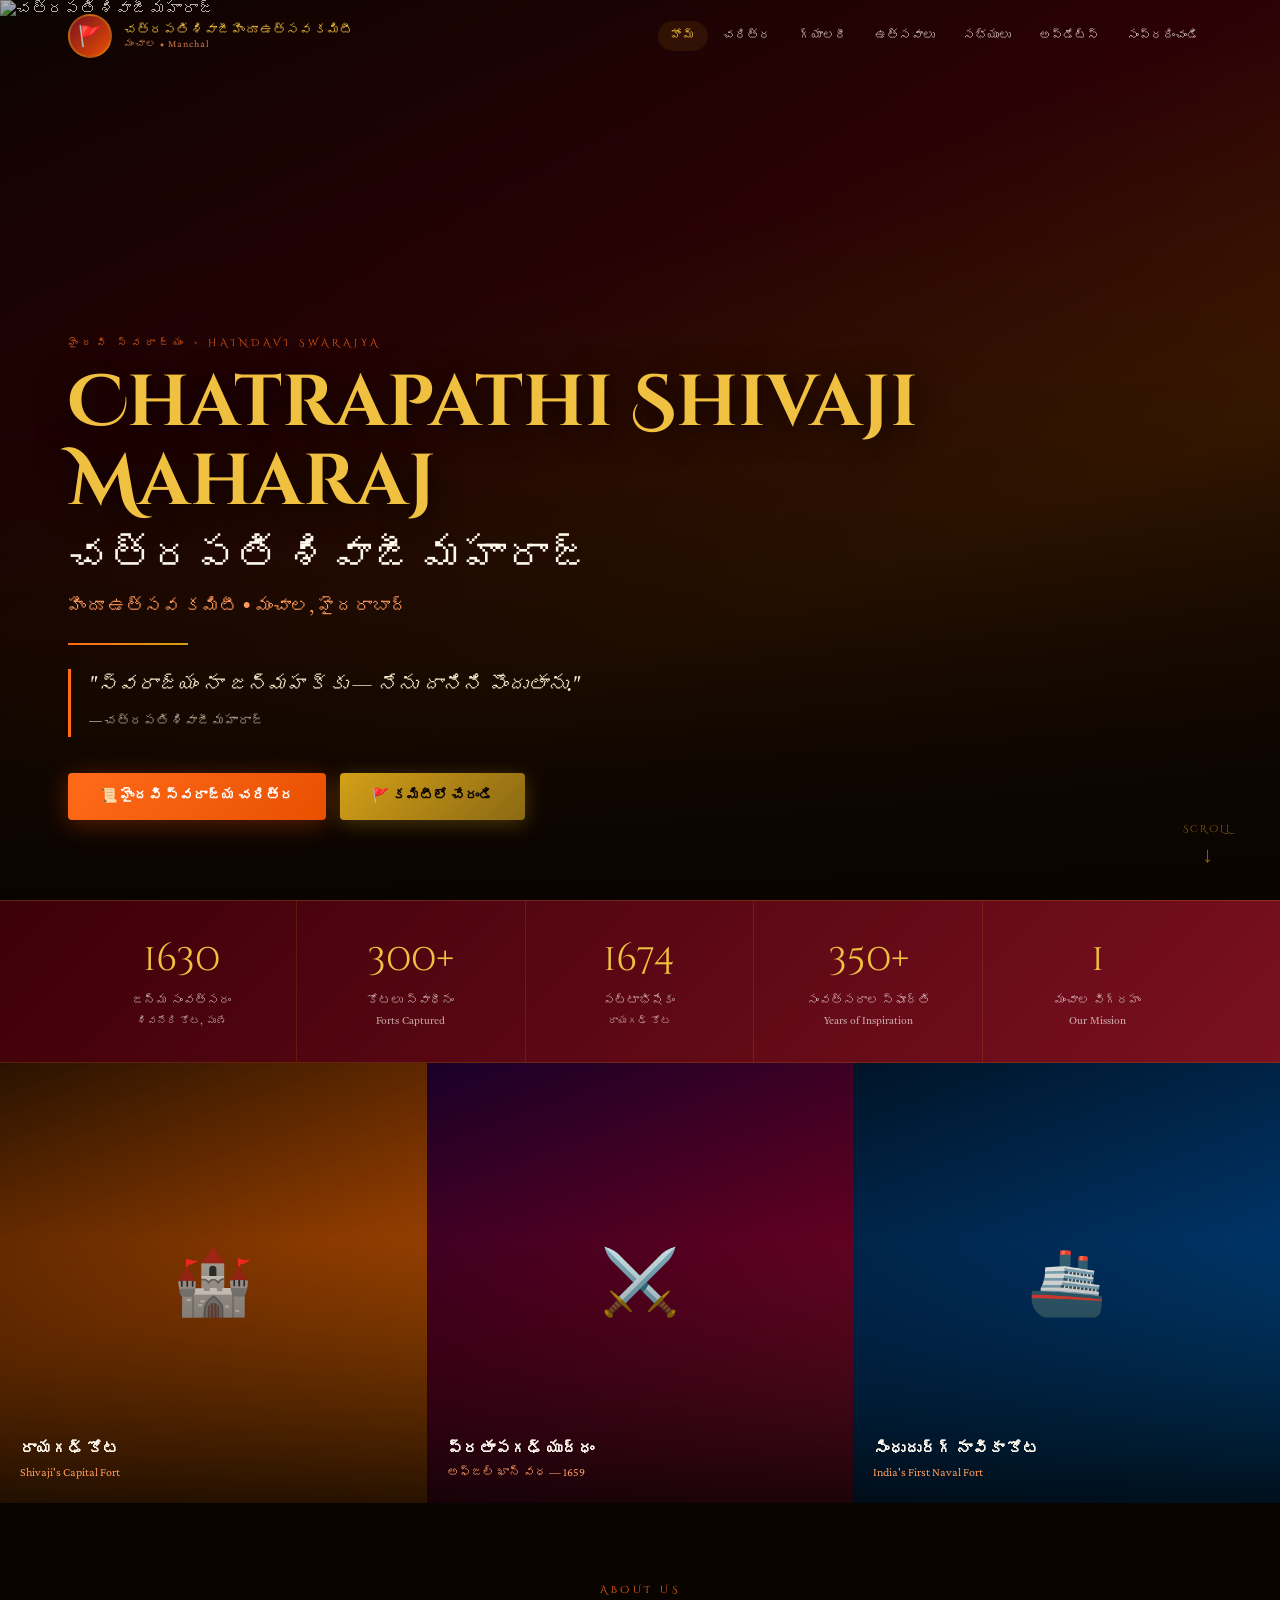
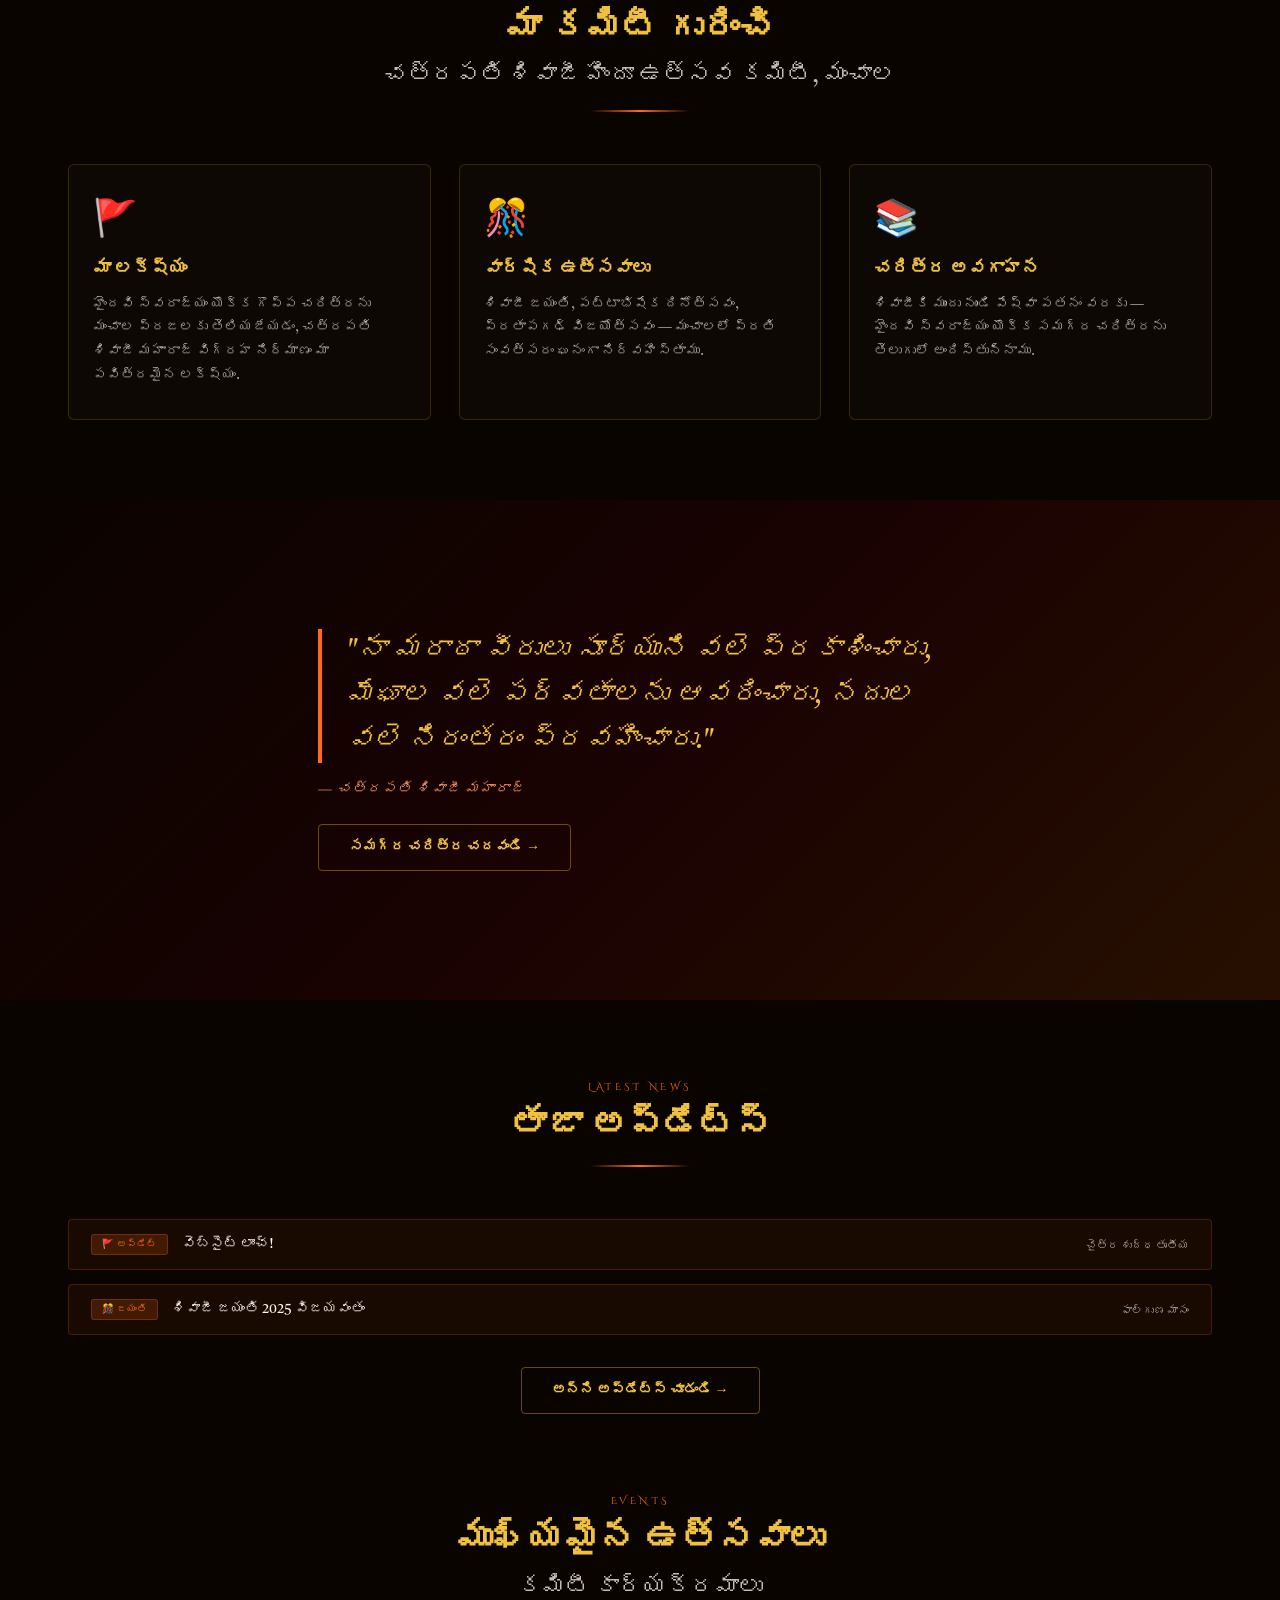
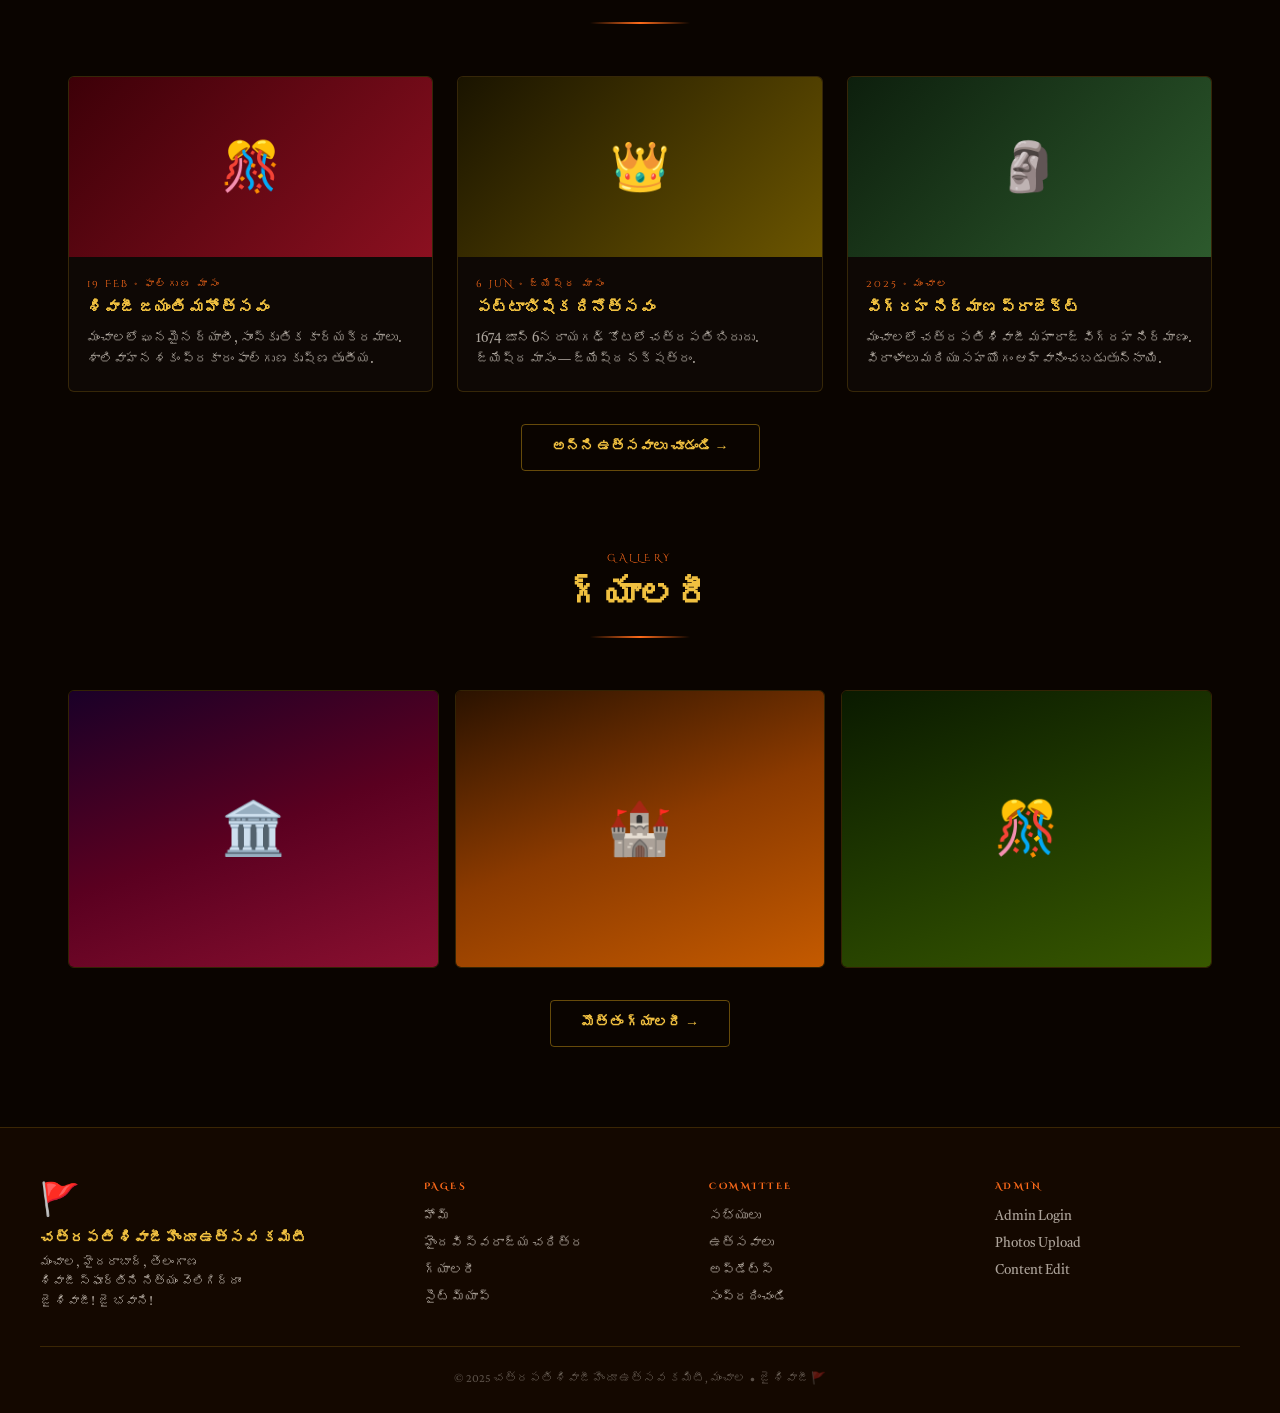
==== index.html @ 785401c6 "add version 2 files" ====
<!DOCTYPE html>
<html lang="te">
<head>
<meta charset="UTF-8"><meta name="viewport" content="width=device-width,initial-scale=1.0">
<title>చత్రపతి శివాజీ హిందూ ఉత్సవ కమిటీ, మంచాల</title>
<meta name="description" content="హైందవి స్వరాజ్యం — చత్రపతి శివాజీ మహారాజ్ చరిత్ర, ఉత్సవాలు — మంచాల కమిటీ">
<link rel="stylesheet" href="styles.css">
<style>
/* Home-specific */
.why-grid{display:grid;grid-template-columns:repeat(3,1fr);gap:28px}
.why-card{border:1px solid var(--border);border-radius:6px;padding:32px 24px;background:rgba(255,255,255,.02);transition:all .3s;position:relative;overflow:hidden}
.why-card::after{content:'';position:absolute;bottom:0;left:0;right:0;height:3px;background:linear-gradient(90deg,var(--saffron),var(--gold));transform:scaleX(0);transform-origin:left;transition:transform .4s}
.why-card:hover{border-color:var(--border2);transform:translateY(-4px)}
.why-card:hover::after{transform:scaleX(1)}
.why-icon{font-size:36px;margin-bottom:18px}
.why-card h3{font-family:'Tiro Devanagari Sanskrit',serif;font-size:18px;color:var(--gold2);margin-bottom:12px}
.why-card p{font-family:'Tiro Devanagari Sanskrit',serif;font-size:13.5px;color:var(--muted);line-height:1.75}
.news-strip{background:rgba(255,107,26,.06);border:1px solid rgba(255,107,26,.2);border-radius:4px;padding:14px 22px;display:flex;align-items:center;gap:14px;margin-bottom:14px;transition:border-color .2s;cursor:pointer}
.news-strip:hover{border-color:rgba(255,107,26,.4)}
.ns-badge{font-size:9.5px;background:rgba(255,107,26,.18);color:var(--saffron);padding:3px 10px;border-radius:3px;font-family:'Cinzel Decorative',cursive;white-space:nowrap;border:1px solid rgba(255,107,26,.25)}
.ns-title{font-family:'Tiro Devanagari Sanskrit',serif;font-size:14px;color:var(--cream);flex:1}
.ns-date{font-size:11px;color:var(--muted);white-space:nowrap}
@media(max-width:768px){.why-grid{grid-template-columns:1fr}}
</style>
</head>
<body>
<div id="nav-placeholder"></div>

<!-- ── HERO ── -->
<section class="hero">
  <div class="hero-bg">
    <img src="https://upload.wikimedia.org/wikipedia/commons/thumb/f/f5/Shivaji_BhosaleI.jpg/1200px-Shivaji_BhosaleI.jpg"
         alt="చత్రపతి శివాజీ మహారాజ్"
         onerror="this.parentNode.style.background='linear-gradient(160deg,#0A0400 0%,#3D0008 35%,#6B2E00 65%,#1A0A00 100%)'">
  </div>
  <div class="hero-content">
    <span class="hero-tag">హైందవి స్వరాజ్యం • Haindavi Swarajya</span>
    <h1 class="hero-title">Chatrapathi Shivaji<br>Maharaj</h1>
    <p class="hero-telugu">చత్రపతి శివాజీ మహారాజ్</p>
    <p class="hero-sub">హిందూ ఉత్సవ కమిటీ • మంచాల, హైదరాబాద్</p>
    <div class="hero-divider"></div>
    <blockquote class="hero-quote">
      "స్వరాజ్యం నా జన్మహక్కు — నేను దానిని పొందుతాను."<br>
      <cite style="font-size:13px;opacity:.7;font-style:normal">— చత్రపతి శివాజీ మహారాజ్</cite>
    </blockquote>
    <div class="hero-btns">
      <a href="history.html" class="btn btn-primary">📜 హైందవి స్వరాజ్య చరిత్ర</a>
      <a href="contact.html" class="btn btn-gold">🚩 కమిటీలో చేరండి</a>
    </div>
  </div>
  <div class="hero-scroll"><span>SCROLL</span></div>
</section>

<!-- ── STATS BAR ── -->
<div class="stats-bar">
  <div class="stats-inner container">
    <div class="stat-item"><span class="stat-num">1630</span><span class="stat-label">జన్మ సంవత్సరం<br><small>శివనేరి కోట, పుణే</small></span></div>
    <div class="stat-item"><span class="stat-num">300+</span><span class="stat-label">కోటలు స్వాధీనం<br><small>Forts Captured</small></span></div>
    <div class="stat-item"><span class="stat-num">1674</span><span class="stat-label">పట్టాభిషేకం<br><small>రాయగఢ్ కోట</small></span></div>
    <div class="stat-item"><span class="stat-num">350+</span><span class="stat-label">సంవత్సరాల స్ఫూర్తి<br><small>Years of Inspiration</small></span></div>
    <div class="stat-item"><span class="stat-num">1</span><span class="stat-label">మంచాల విగ్రహం<br><small>Our Mission</small></span></div>
  </div>
</div>

<!-- ── PHOTO STRIP ── -->
<div class="photo-strip">
  <div class="photo-panel">
    <img src="https://upload.wikimedia.org/wikipedia/commons/thumb/8/8d/Raigad_fort_Maharashtra.jpg/800px-Raigad_fort_Maharashtra.jpg"
         alt="రాయగఢ్ కోట" onerror="this.outerHTML='<div class=\'ph-bg fort\'>🏰</div>'">
    <div class="photo-panel-cap"><h4>రాయగఢ్ కోట</h4><p>Shivaji's Capital Fort</p></div>
  </div>
  <div class="photo-panel">
    <img src="https://upload.wikimedia.org/wikipedia/commons/thumb/4/43/Shivaji_at_Pratapgad.jpg/800px-Shivaji_at_Pratapgad.jpg"
         alt="ప్రతాపగఢ్" onerror="this.outerHTML='<div class=\'ph-bg battle\'>⚔️</div>'">
    <div class="photo-panel-cap"><h4>ప్రతాపగఢ్ యుద్ధం</h4><p>అఫ్జల్ ఖాన్ వధ — 1659</p></div>
  </div>
  <div class="photo-panel">
    <img src="https://upload.wikimedia.org/wikipedia/commons/thumb/5/56/Sindhudurg_fort.jpg/800px-Sindhudurg_fort.jpg"
         alt="సింధుదుర్గ్" onerror="this.outerHTML='<div class=\'ph-bg navy\'>🚢</div>'">
    <div class="photo-panel-cap"><h4>సింధుదుర్గ్ నావికా కోట</h4><p>India's First Naval Fort</p></div>
  </div>
</div>

<!-- ── WHY OUR COMMITTEE ── -->
<section class="section">
  <div class="container">
    <div class="section-header fade-in">
      <span class="section-tag">About Us</span>
      <h2 class="section-title">మా కమిటీ గురించి</h2>
      <p class="section-te">చత్రపతి శివాజీ హిందూ ఉత్సవ కమిటీ, మంచాల</p>
      <div class="section-rule"></div>
    </div>
    <div class="why-grid">
      <div class="why-card fade-in">
        <div class="why-icon">🚩</div>
        <h3>మా లక్ష్యం</h3>
        <p>హైందవి స్వరాజ్యం యొక్క గొప్ప చరిత్రను మంచాల ప్రజలకు తెలియజేయడం, చత్రపతి శివాజీ మహారాజ్ విగ్రహ నిర్మాణం మా పవిత్రమైన లక్ష్యం.</p>
      </div>
      <div class="why-card fade-in" style="transition-delay:.1s">
        <div class="why-icon">🎊</div>
        <h3>వార్షిక ఉత్సవాలు</h3>
        <p>శివాజీ జయంతి, పట్టాభిషేక దినోత్సవం, ప్రతాపగఢ్ విజయోత్సవం — మంచాలలో ప్రతి సంవత్సరం ఘనంగా నిర్వహిస్తాము.</p>
      </div>
      <div class="why-card fade-in" style="transition-delay:.2s">
        <div class="why-icon">📚</div>
        <h3>చరిత్ర అవగాహన</h3>
        <p>శివాజీకి ముందు నుండి పేష్వా పతనం వరకు — హైందవి స్వరాజ్యం యొక్క సమగ్ర చరిత్రను తెలుగులో అందిస్తున్నాము.</p>
      </div>
    </div>
  </div>
</section>

<!-- ── FULL-WIDTH QUOTE SECTION ── -->
<section class="photo-section">
  <div class="photo-section-bg" style="background:linear-gradient(135deg,#0A0400,#3D0008,#6B2E00)">
    <img src="https://upload.wikimedia.org/wikipedia/commons/thumb/4/45/Shivaji_Maharaj_painting.jpg/1200px-Shivaji_Maharaj_painting.jpg"
         alt="" onerror="this.style.display='none'" style="opacity:.35">
  </div>
  <div class="photo-section-content container fade-in">
    <blockquote>"నా మరాఠా వీరులు సూర్యుని వలె ప్రకాశించారు, మేఘాల వలె పర్వతాలను ఆవరించారు, నదుల వలె నిరంతరం ప్రవహించారు."</blockquote>
    <cite>— చత్రపతి శివాజీ మహారాజ్</cite>
    <div style="margin-top:28px">
      <a href="history.html" class="btn btn-outline">సమగ్ర చరిత్ర చదవండి →</a>
    </div>
  </div>
</section>

<!-- ── LATEST UPDATES ── -->
<section class="section">
  <div class="container">
    <div class="section-header fade-in">
      <span class="section-tag">Latest News</span>
      <h2 class="section-title">తాజా అప్‌డేట్స్</h2>
      <div class="section-rule"></div>
    </div>
    <div id="updates-home"><div class="loading">లోడ్ అవుతోంది...</div></div>
    <div class="text-center mt-32 fade-in">
      <a href="updates.html" class="btn btn-outline">అన్ని అప్‌డేట్స్ చూడండి →</a>
    </div>
  </div>
</section>

<!-- ── EVENTS PREVIEW ── -->
<section class="section" style="padding-top:0">
  <div class="container">
    <div class="section-header fade-in">
      <span class="section-tag">Events</span>
      <h2 class="section-title">ముఖ్యమైన ఉత్సవాలు</h2>
      <p class="section-te">కమిటీ కార్యక్రమాలు</p>
      <div class="section-rule"></div>
    </div>
    <div class="events-grid">
      <div class="event-card fade-in">
        <div class="event-card-img ev-bg jayanti">🎊</div>
        <div class="event-card-body">
          <span class="event-date">19 FEB • ఫాల్గుణ మాసం</span>
          <h3>శివాజీ జయంతి మహోత్సవం</h3>
          <p>మంచాలలో ఘనమైన ర్యాలీ, సాంస్కృతిక కార్యక్రమాలు. శాలివాహన శకం ప్రకారం ఫాల్గుణ కృష్ణ తృతీయ.</p>
        </div>
      </div>
      <div class="event-card fade-in" style="transition-delay:.1s">
        <div class="event-card-img ev-bg patron">👑</div>
        <div class="event-card-body">
          <span class="event-date">6 JUN • జ్యేష్ఠ మాసం</span>
          <h3>పట్టాభిషేక దినోత్సవం</h3>
          <p>1674 జూన్ 6న రాయగఢ్ కోటలో చత్రపతి బిరుదు. జ్యేష్ఠ మాసం — జ్యేష్ఠ నక్షత్రం.</p>
        </div>
      </div>
      <div class="event-card fade-in" style="transition-delay:.2s">
        <div class="event-card-img ev-bg statue">🗿</div>
        <div class="event-card-body">
          <span class="event-date">2025 • మంచాల</span>
          <h3>విగ్రహ నిర్మాణ ప్రాజెక్ట్</h3>
          <p>మంచాలలో చత్రపతి శివాజీ మహారాజ్ విగ్రహ నిర్మాణం. విరాళాలు మరియు సహయోగం ఆహ్వానించబడుతున్నాయి.</p>
        </div>
      </div>
    </div>
    <div class="text-center mt-32 fade-in">
      <a href="events.html" class="btn btn-outline">అన్ని ఉత్సవాలు చూడండి →</a>
    </div>
  </div>
</section>

<!-- ── GALLERY PREVIEW ── -->
<section class="section" style="padding-top:0">
  <div class="container">
    <div class="section-header fade-in">
      <span class="section-tag">Gallery</span>
      <h2 class="section-title">గ్యాలరీ</h2>
      <div class="section-rule"></div>
    </div>
    <div class="gallery-masonry">
      <div class="gallery-item fade-in">
        <img src="https://upload.wikimedia.org/wikipedia/commons/thumb/f/f5/Shivaji_BhosaleI.jpg/600px-Shivaji_BhosaleI.jpg"
             alt="శివాజీ మహారాజ్" onerror="this.outerHTML='<div class=\'gallery-ph ph-bg battle\'>🏛️</div>'">
        <div class="gallery-overlay"></div>
        <div class="gallery-cap"><h4>చత్రపతి శివాజీ మహారాజ్</h4><p>Famous Portrait</p></div>
      </div>
      <div class="gallery-item fade-in" style="transition-delay:.1s">
        <img src="https://upload.wikimedia.org/wikipedia/commons/thumb/8/8d/Raigad_fort_Maharashtra.jpg/600px-Raigad_fort_Maharashtra.jpg"
             alt="రాయగఢ్" onerror="this.outerHTML='<div class=\'gallery-ph ph-bg fort\'>🏰</div>'">
        <div class="gallery-overlay"></div>
        <div class="gallery-cap"><h4>రాయగఢ్ కోట</h4><p>Shivaji's Capital</p></div>
      </div>
      <div class="gallery-item fade-in" style="transition-delay:.2s">
        <div class="gallery-ph ph-bg people">🎊</div>
        <div class="gallery-overlay"></div>
        <div class="gallery-cap"><h4>మంచాల శివాజీ జయంతి</h4><p>మా కమిటీ నిర్వహణ</p></div>
      </div>
    </div>
    <div class="text-center mt-32"><a href="gallery.html" class="btn btn-outline">మొత్తం గ్యాలరీ →</a></div>
  </div>
</section>

<div id="footer-placeholder"></div>
<script src="script.js"></script>
<script>
fetch('content/updates.json').then(r=>r.json()).then(data=>{
  const el=document.getElementById('updates-home');
  el.innerHTML=data.updates.slice(0,3).map(u=>`
    <div class="news-strip" onclick="location.href='updates.html'">
      <span class="ns-badge">${u.badge}</span>
      <span class="ns-title">${u.title}</span>
      <span class="ns-date">${u.date_te}</span>
    </div>`).join('');
}).catch(()=>{document.getElementById('updates-home').innerHTML='';});
</script>
</body></html>
---- styles.css ----
@import url('https://fonts.googleapis.com/css2?family=Tiro+Devanagari+Sanskrit:ital@0;1&family=Cinzel+Decorative:wght@400;700;900&family=Crimson+Pro:ital,wght@0,300;0,400;0,600;0,700;1,400;1,600&display=swap');

*,*::before,*::after{margin:0;padding:0;box-sizing:border-box}
:root{
  --saffron:#FF6B1A;--saffron2:#E85000;--saffron3:#FF9A5C;
  --gold:#D4A017;--gold2:#F0C040;--gold3:#8B6914;
  --maroon:#7A1020;--maroon2:#3D0008;
  --ink:#0A0400;--ink2:#140800;--ink3:#1E0C00;
  --cream:#FFF8EC;--cream2:#F5E6C8;--muted:rgba(255,248,236,0.65);
  --border:rgba(212,160,23,0.2);--border2:rgba(212,160,23,0.45);
  --nav-h:72px;
}
html{scroll-behavior:smooth}
body{background:var(--ink);color:var(--cream);font-family:'Crimson Pro',serif;overflow-x:hidden}
a{text-decoration:none;color:inherit}
button,input,textarea,select{font-family:inherit}
img{max-width:100%;display:block}
::-webkit-scrollbar{width:5px}
::-webkit-scrollbar-track{background:var(--ink2)}
::-webkit-scrollbar-thumb{background:var(--gold3);border-radius:3px}

/* ─── NAV ─────────────────────────────────────────── */
nav{position:fixed;top:0;left:0;right:0;height:var(--nav-h);z-index:1000;transition:background .4s,box-shadow .4s}
nav.scrolled{background:rgba(10,4,0,0.97);backdrop-filter:blur(14px);box-shadow:0 2px 24px rgba(0,0,0,.5);border-bottom:1px solid var(--border)}
.nav-inner{max-width:1200px;margin:0 auto;height:100%;display:flex;align-items:center;justify-content:space-between;padding:0 28px}
.nav-brand{display:flex;align-items:center;gap:12px}
.nav-logo{width:44px;height:44px;border-radius:50%;background:linear-gradient(135deg,var(--maroon),var(--saffron2));display:flex;align-items:center;justify-content:center;font-size:20px;border:2px solid rgba(212,160,23,0.4);flex-shrink:0}
.nav-brand-text .l1{font-family:'Tiro Devanagari Sanskrit',serif;font-size:13px;color:var(--gold2);display:block;line-height:1.2}
.nav-brand-text .l2{font-size:10px;color:var(--saffron3);display:block;letter-spacing:1px;opacity:.8}
.nav-links{display:flex;gap:2px;list-style:none}
.nav-links a{font-family:'Tiro Devanagari Sanskrit',serif;font-size:12px;color:rgba(255,248,236,.75);padding:7px 13px;border-radius:20px;transition:all .25s;white-space:nowrap;display:block}
.nav-links a:hover,.nav-links a.active{color:var(--gold2);background:rgba(212,160,23,.1)}
.hamburger{display:none;flex-direction:column;gap:5px;padding:8px;cursor:pointer;background:none;border:none}
.hamburger span{display:block;width:22px;height:2px;background:var(--gold);border-radius:2px;transition:all .3s}
.mobile-menu{display:none;position:fixed;top:var(--nav-h);left:0;right:0;background:rgba(10,4,0,.98);padding:16px;flex-direction:column;gap:4px;z-index:999;border-bottom:1px solid var(--border)}
.mobile-menu.open{display:flex}
.mobile-menu a{font-family:'Tiro Devanagari Sanskrit',serif;font-size:15px;color:var(--cream);padding:13px 18px;border-bottom:1px solid var(--border);transition:background .2s}
.mobile-menu a:hover{background:rgba(212,160,23,.08);color:var(--gold2)}

/* ─── HERO ─────────────────────────────────────────── */
.hero{min-height:100vh;position:relative;display:flex;align-items:flex-end;overflow:hidden}
.hero-bg{position:absolute;inset:0;background-size:cover;background-position:center top;background-repeat:no-repeat;z-index:0}
.hero-bg::after{content:'';position:absolute;inset:0;background:linear-gradient(180deg,rgba(10,4,0,.3) 0%,rgba(10,4,0,.5) 40%,rgba(10,4,0,.92) 85%,var(--ink) 100%)}
.hero-bg img{width:100%;height:100%;object-fit:cover;object-position:center top}
.hero-content{position:relative;z-index:2;width:100%;max-width:1200px;margin:0 auto;padding:0 28px 80px}
.hero-tag{font-family:'Cinzel Decorative',cursive;font-size:10px;letter-spacing:4px;color:var(--saffron);text-transform:uppercase;display:block;margin-bottom:14px;opacity:.9}
.hero-title{font-family:'Cinzel Decorative',cursive;font-size:clamp(28px,6vw,72px);color:var(--gold2);line-height:1.1;margin-bottom:10px;text-shadow:0 4px 32px rgba(0,0,0,.8)}
.hero-telugu{font-family:'Tiro Devanagari Sanskrit',serif;font-size:clamp(20px,3.5vw,42px);color:var(--cream);margin-bottom:8px;line-height:1.3}
.hero-sub{font-size:clamp(14px,2vw,18px);color:var(--saffron3);margin-bottom:6px;font-family:'Tiro Devanagari Sanskrit',serif}
.hero-divider{width:120px;height:2px;background:linear-gradient(90deg,var(--saffron),var(--gold));margin:24px 0}
.hero-quote{font-style:italic;font-size:clamp(15px,2vw,20px);color:var(--cream2);max-width:680px;line-height:1.7;margin-bottom:36px;font-family:'Tiro Devanagari Sanskrit',serif;border-left:3px solid var(--saffron);padding-left:18px}
.hero-btns{display:flex;gap:14px;flex-wrap:wrap}
.hero-scroll{position:absolute;bottom:32px;right:48px;z-index:2;display:flex;flex-direction:column;align-items:center;gap:6px;opacity:.6;animation:bounce 2s ease-in-out infinite}
.hero-scroll span{font-size:10px;letter-spacing:2px;color:var(--gold);font-family:'Cinzel Decorative',cursive}
.hero-scroll::after{content:'↓';color:var(--gold);font-size:22px}
@keyframes bounce{0%,100%{transform:translateY(0)}50%{transform:translateY(6px)}}

/* ─── BUTTONS ───────────────────────────────────────── */
.btn{display:inline-flex;align-items:center;gap:8px;padding:14px 32px;border-radius:4px;font-size:14px;font-weight:600;font-family:'Tiro Devanagari Sanskrit',serif;transition:all .3s;cursor:pointer;border:none;white-space:nowrap}
.btn-primary{background:linear-gradient(135deg,var(--saffron),var(--saffron2));color:#fff;box-shadow:0 4px 24px rgba(232,80,0,.35)}
.btn-primary:hover{transform:translateY(-2px);box-shadow:0 8px 32px rgba(232,80,0,.5)}
.btn-gold{background:linear-gradient(135deg,var(--gold),var(--gold3));color:var(--ink);box-shadow:0 4px 20px rgba(212,160,23,.3)}
.btn-gold:hover{transform:translateY(-2px);box-shadow:0 8px 28px rgba(212,160,23,.45)}
.btn-outline{background:transparent;color:var(--gold2);border:1.5px solid var(--border2);padding:13px 30px}
.btn-outline:hover{background:rgba(212,160,23,.1);transform:translateY(-2px)}

/* ─── LAYOUT ────────────────────────────────────────── */
.container{max-width:1200px;margin:0 auto;padding:0 28px}
.section{padding:80px 0}
.section-sm{padding:50px 0}
.section-header{text-align:center;margin-bottom:52px}
.section-tag{font-family:'Cinzel Decorative',cursive;font-size:10px;letter-spacing:3.5px;color:var(--saffron);text-transform:uppercase;display:block;margin-bottom:10px}
.section-title{font-family:'Cinzel Decorative',cursive;font-size:clamp(20px,3.5vw,36px);color:var(--gold2);margin-bottom:10px;line-height:1.2}
.section-te{font-family:'Tiro Devanagari Sanskrit',serif;font-size:clamp(16px,2.5vw,24px);color:var(--cream);opacity:.75;margin-bottom:6px}
.section-rule{width:100px;height:2px;background:linear-gradient(90deg,transparent,var(--saffron),transparent);margin:18px auto 0}

/* ─── PHOTO STRIP ───────────────────────────────────── */
.photo-strip{display:grid;grid-template-columns:1fr 1fr 1fr;height:440px;gap:0}
.photo-panel{position:relative;overflow:hidden;cursor:pointer}
.photo-panel img,.photo-panel .ph-bg{width:100%;height:100%;object-fit:cover;transition:transform .6s}
.photo-panel:hover img,.photo-panel:hover .ph-bg{transform:scale(1.06)}
.photo-panel::after{content:'';position:absolute;inset:0;background:linear-gradient(180deg,transparent 40%,rgba(0,0,0,.8) 100%)}
.photo-panel-cap{position:absolute;bottom:0;left:0;right:0;padding:24px 20px;z-index:2}
.photo-panel-cap h4{font-family:'Tiro Devanagari Sanskrit',serif;font-size:16px;color:var(--cream);margin-bottom:4px}
.photo-panel-cap p{font-size:12px;color:var(--saffron3);font-family:'Crimson Pro',serif}
.ph-bg{display:flex;align-items:center;justify-content:center;font-size:64px}
.ph-bg.fort{background:linear-gradient(160deg,#2a1200,#8B3A00,#C45A00)}
.ph-bg.battle{background:linear-gradient(160deg,#1a0028,#5A0020,#8B1030)}
.ph-bg.navy{background:linear-gradient(160deg,#001428,#003060,#005090)}
.ph-bg.crown{background:linear-gradient(160deg,#1a1000,#5A4000,#8B6000)}
.ph-bg.people{background:linear-gradient(160deg,#0a1a00,#203A00,#385800)}

/* ─── ABOUT CARDS ───────────────────────────────────── */
.about-grid{display:grid;grid-template-columns:repeat(3,1fr);gap:24px}
.about-card{border-radius:6px;overflow:hidden;border:1px solid var(--border);transition:all .3s;position:relative}
.about-card:hover{border-color:var(--border2);transform:translateY(-4px);box-shadow:0 16px 48px rgba(0,0,0,.4)}
.about-card-img{width:100%;height:200px;object-fit:cover;display:block}
.about-card-body{padding:22px 20px;background:rgba(255,255,255,.025)}
.about-card-body h3{font-family:'Tiro Devanagari Sanskrit',serif;font-size:17px;color:var(--gold2);margin-bottom:10px}
.about-card-body p{font-family:'Tiro Devanagari Sanskrit',serif;font-size:13px;color:var(--muted);line-height:1.75}

/* ─── FULL-WIDTH PHOTO SECTION ──────────────────────── */
.photo-section{position:relative;min-height:500px;display:flex;align-items:center;overflow:hidden}
.photo-section-bg{position:absolute;inset:0;background-size:cover;background-position:center;background-attachment:fixed}
.photo-section-bg::after{content:'';position:absolute;inset:0;background:rgba(10,4,0,.7)}
.photo-section-bg img{width:100%;height:100%;object-fit:cover}
.photo-section-content{position:relative;z-index:2;max-width:700px;padding:60px 28px}
.photo-section-content blockquote{font-family:'Tiro Devanagari Sanskrit',serif;font-size:clamp(18px,3vw,28px);color:var(--gold2);line-height:1.6;font-style:italic;border-left:4px solid var(--saffron);padding-left:24px;margin-bottom:16px}
.photo-section-content cite{font-size:14px;color:var(--saffron3);letter-spacing:1px}

/* ─── STATS ─────────────────────────────────────────── */
.stats-bar{background:linear-gradient(135deg,var(--maroon2),var(--maroon));border-top:1px solid rgba(212,160,23,.2);border-bottom:1px solid rgba(212,160,23,.2)}
.stats-inner{display:grid;grid-template-columns:repeat(5,1fr);divide:var(--border)}
.stat-item{padding:32px 20px;text-align:center;border-right:1px solid rgba(212,160,23,.15)}
.stat-item:last-child{border-right:none}
.stat-num{font-family:'Cinzel Decorative',cursive;font-size:clamp(24px,4vw,38px);color:var(--gold2);display:block;margin-bottom:6px}
.stat-label{font-family:'Tiro Devanagari Sanskrit',serif;font-size:12px;color:var(--muted);line-height:1.4}

/* ─── EVENTS ────────────────────────────────────────── */
.events-grid{display:grid;grid-template-columns:repeat(3,1fr);gap:24px}
.event-card{border-radius:6px;overflow:hidden;border:1px solid var(--border);transition:all .3s;background:rgba(255,255,255,.02)}
.event-card:hover{border-color:var(--border2);transform:translateY(-4px)}
.event-card-img{width:100%;height:180px;object-fit:cover;display:block}
.event-card-img.ev-bg{display:flex;align-items:center;justify-content:center;font-size:48px}
.ev-bg.jayanti{background:linear-gradient(135deg,#3D0008,#8B1020)}
.ev-bg.patron{background:linear-gradient(135deg,#1A1400,#6B5500)}
.ev-bg.victory{background:linear-gradient(135deg,#1A0A00,#6B2E00)}
.ev-bg.memorial{background:linear-gradient(135deg,#0A0A20,#2D2D6B)}
.ev-bg.statue{background:linear-gradient(135deg,#0D1F0D,#2D5A2D)}
.event-card-body{padding:20px 18px}
.event-date{font-size:10px;letter-spacing:2px;color:var(--saffron);font-family:'Cinzel Decorative',cursive;margin-bottom:8px;display:block}
.event-card-body h3{font-family:'Tiro Devanagari Sanskrit',serif;font-size:16px;color:var(--gold2);margin-bottom:8px}
.event-card-body p{font-family:'Tiro Devanagari Sanskrit',serif;font-size:13px;color:var(--muted);line-height:1.65}

/* ─── HISTORY TIMELINE ──────────────────────────────── */
.timeline-era{margin-bottom:72px}
.era-header{position:relative;padding:40px 40px;margin-bottom:40px;border-radius:6px;overflow:hidden;min-height:220px;display:flex;align-items:flex-end}
.era-header-bg{position:absolute;inset:0;background-size:cover;background-position:center}
.era-header-bg::after{content:'';position:absolute;inset:0;background:linear-gradient(90deg,rgba(10,4,0,.9) 0%,rgba(10,4,0,.6) 60%,rgba(10,4,0,.2) 100%)}
.era-header-bg img{width:100%;height:100%;object-fit:cover}
.era-header-content{position:relative;z-index:2;max-width:600px}
.era-num{font-family:'Cinzel Decorative',cursive;font-size:10px;letter-spacing:3px;color:var(--saffron);display:block;margin-bottom:8px}
.era-title{font-family:'Cinzel Decorative',cursive;font-size:clamp(18px,3vw,30px);color:var(--gold2);margin-bottom:8px}
.era-te{font-family:'Tiro Devanagari Sanskrit',serif;font-size:clamp(14px,2vw,20px);color:var(--cream);opacity:.85}
.era-period{font-family:'Crimson Pro',serif;font-size:13px;color:var(--saffron3);margin-top:8px}

.timeline-items{position:relative;padding-left:32px}
.timeline-items::before{content:'';position:absolute;left:10px;top:0;bottom:0;width:1px;background:linear-gradient(180deg,var(--saffron),var(--gold),transparent)}
.timeline-item{position:relative;padding:0 0 36px 24px}
.timeline-item::before{content:'';position:absolute;left:-6px;top:6px;width:13px;height:13px;border-radius:50%;background:var(--saffron);border:2px solid var(--gold);box-shadow:0 0 12px rgba(255,107,26,.4)}
.tl-year{font-family:'Cinzel Decorative',cursive;font-size:10px;letter-spacing:2px;color:var(--saffron);display:block;margin-bottom:6px}
.tl-te-date{font-family:'Tiro Devanagari Sanskrit',serif;font-size:9px;color:var(--gold3);display:block;margin-bottom:10px;opacity:.8}
.tl-title{font-family:'Tiro Devanagari Sanskrit',serif;font-size:17px;color:var(--gold2);margin-bottom:10px;line-height:1.3}
.tl-body{font-family:'Tiro Devanagari Sanskrit',serif;font-size:13.5px;color:var(--muted);line-height:1.8}
.tl-body strong{color:var(--gold2);font-weight:600}
.tl-quote{margin:12px 0 0;font-style:italic;font-size:13px;color:var(--saffron3);border-left:2px solid var(--saffron);padding-left:12px;font-family:'Tiro Devanagari Sanskrit',serif}
.tl-img{width:100%;max-width:480px;height:220px;object-fit:cover;border-radius:6px;margin-top:14px;border:1px solid var(--border)}
.tl-img-ph{width:100%;max-width:480px;height:180px;border-radius:6px;margin-top:14px;display:flex;align-items:center;justify-content:center;font-size:40px;border:1px solid var(--border)}

/* ─── GALLERY ───────────────────────────────────────── */
.gallery-masonry{display:grid;grid-template-columns:repeat(3,1fr);gap:16px}
.gallery-item{border-radius:6px;overflow:hidden;border:1px solid var(--border);position:relative;cursor:pointer;transition:all .3s}
.gallery-item:hover{border-color:var(--border2);transform:scale(1.02)}
.gallery-item img,.gallery-ph{width:100%;aspect-ratio:4/3;object-fit:cover;display:block;transition:transform .5s}
.gallery-item:hover img,.gallery-item:hover .gallery-ph{transform:scale(1.06)}
.gallery-ph{display:flex;align-items:center;justify-content:center;font-size:52px}
.gallery-overlay{position:absolute;inset:0;background:linear-gradient(180deg,transparent 40%,rgba(0,0,0,.85) 100%);opacity:0;transition:opacity .3s}
.gallery-item:hover .gallery-overlay{opacity:1}
.gallery-cap{position:absolute;bottom:0;left:0;right:0;padding:16px;transform:translateY(100%);transition:transform .3s;z-index:2}
.gallery-item:hover .gallery-cap{transform:translateY(0)}
.gallery-cap h4{font-family:'Tiro Devanagari Sanskrit',serif;font-size:14px;color:var(--cream);margin-bottom:3px}
.gallery-cap p{font-size:11px;color:var(--saffron3)}

/* ─── MEMBERS ───────────────────────────────────────── */
.members-grid{display:grid;grid-template-columns:repeat(auto-fill,minmax(200px,1fr));gap:20px}
.member-card{background:rgba(255,255,255,.02);border:1px solid var(--border);border-radius:6px;padding:28px 20px;text-align:center;transition:all .3s;position:relative;overflow:hidden}
.member-card::before{content:'';position:absolute;top:0;left:0;right:0;height:3px;background:linear-gradient(90deg,var(--saffron),var(--gold));opacity:0;transition:opacity .3s}
.member-card:hover{border-color:var(--border2);transform:translateY(-4px)}
.member-card:hover::before{opacity:1}
.member-avatar{width:68px;height:68px;border-radius:50%;background:linear-gradient(135deg,var(--maroon),var(--saffron2));border:2px solid var(--border2);display:flex;align-items:center;justify-content:center;font-size:24px;margin:0 auto 14px}
.member-name{font-family:'Tiro Devanagari Sanskrit',serif;font-size:15px;color:var(--cream);margin-bottom:4px}
.member-name-en{font-size:11px;color:var(--muted);margin-bottom:10px}
.member-role{display:inline-block;background:rgba(212,160,23,.1);border:1px solid var(--border);color:var(--gold);font-size:10px;padding:3px 12px;border-radius:3px;font-family:'Tiro Devanagari Sanskrit',serif;margin-bottom:8px}
.member-phone{font-size:12px;color:var(--saffron3)}

/* ─── CONTACT ───────────────────────────────────────── */
.contact-grid{display:grid;grid-template-columns:1fr 1.1fr;gap:40px;align-items:start}
.contact-info-card{background:rgba(255,255,255,.02);border:1px solid var(--border);border-radius:6px;padding:32px}
.contact-row{display:flex;gap:16px;margin-bottom:24px;align-items:flex-start}
.ci-icon{font-size:24px;flex-shrink:0;margin-top:2px}
.ci-label{font-size:9.5px;letter-spacing:2px;color:var(--saffron);font-family:'Cinzel Decorative',cursive;display:block;margin-bottom:4px}
.ci-val{font-family:'Tiro Devanagari Sanskrit',serif;font-size:14px;color:var(--cream);line-height:1.6}
.contact-form{background:rgba(255,255,255,.02);border:1px solid var(--border);border-radius:6px;padding:32px}
.form-group{margin-bottom:18px}
.form-group label{font-family:'Tiro Devanagari Sanskrit',serif;font-size:12px;color:var(--gold);display:block;margin-bottom:7px}
.form-group input,.form-group textarea,.form-group select{width:100%;background:rgba(255,255,255,.04);border:1px solid var(--border);border-radius:4px;padding:11px 16px;font-family:'Tiro Devanagari Sanskrit',serif;font-size:14px;color:var(--cream);outline:none;transition:border-color .2s;resize:vertical}
.form-group input:focus,.form-group textarea:focus{border-color:var(--border2)}
.form-group select option{background:#1A0A00}
.form-note{font-size:11px;color:var(--muted);margin-top:10px;font-style:italic}

/* ─── UPDATES ───────────────────────────────────────── */
.update-card{background:rgba(255,255,255,.02);border:1px solid var(--border);border-radius:6px;padding:28px;margin-bottom:20px;display:grid;grid-template-columns:auto 1fr;gap:24px;transition:border-color .3s}
.update-card:hover{border-color:var(--border2)}
.update-date-box{background:rgba(212,160,23,.08);border:1px solid var(--border);border-radius:4px;padding:14px 12px;text-align:center;min-width:72px;align-self:start}
.update-date-box .day{font-family:'Cinzel Decorative',cursive;font-size:24px;color:var(--gold2);display:block}
.update-date-box .mon{font-size:10px;color:var(--saffron);display:block;letter-spacing:1px}
.update-badge{display:inline-block;font-size:9.5px;background:rgba(255,107,26,.12);border:1px solid rgba(255,107,26,.25);color:var(--saffron);padding:2px 10px;border-radius:3px;margin-bottom:10px;font-family:'Cinzel Decorative',cursive;letter-spacing:1px}
.update-title{font-family:'Tiro Devanagari Sanskrit',serif;font-size:20px;color:var(--gold2);margin-bottom:10px}
.update-body{font-family:'Tiro Devanagari Sanskrit',serif;font-size:14px;color:var(--muted);line-height:1.75}
.update-img{width:100%;border-radius:4px;margin-top:14px;border:1px solid var(--border)}
.update-te-date{font-size:11px;color:var(--gold3);margin-top:10px;font-family:'Tiro Devanagari Sanskrit',serif}

/* ─── SITEMAP ───────────────────────────────────────── */
.sitemap-grid{display:grid;grid-template-columns:repeat(auto-fill,minmax(240px,1fr));gap:20px}
.sm-card{background:rgba(255,255,255,.02);border:1px solid var(--border);border-radius:6px;padding:24px}
.sm-card h3{font-family:'Tiro Devanagari Sanskrit',serif;font-size:15px;color:var(--gold);margin-bottom:14px;padding-bottom:10px;border-bottom:1px solid var(--border)}
.sm-card ul{list-style:none}
.sm-card li{margin-bottom:8px}
.sm-card a{font-family:'Tiro Devanagari Sanskrit',serif;font-size:13px;color:var(--muted);display:flex;align-items:center;gap:8px;padding:3px 0;transition:color .2s;cursor:pointer}
.sm-card a:hover{color:var(--gold2)}
.sm-card a::before{content:'›';color:var(--saffron)}

/* ─── PAGE HERO ─────────────────────────────────────── */
.page-hero{position:relative;padding:120px 28px 60px;min-height:340px;display:flex;align-items:flex-end;overflow:hidden}
.page-hero-bg{position:absolute;inset:0;background-size:cover;background-position:center}
.page-hero-bg::after{content:'';position:absolute;inset:0;background:linear-gradient(180deg,rgba(10,4,0,.5) 0%,rgba(10,4,0,.75) 60%,var(--ink) 100%)}
.page-hero-bg img{width:100%;height:100%;object-fit:cover}
.page-hero-content{position:relative;z-index:2;max-width:800px}

/* ─── FOOTER ────────────────────────────────────────── */
footer{background:var(--ink2);border-top:1px solid var(--border);padding:52px 28px 28px}
.footer-inner{max-width:1200px;margin:0 auto;display:grid;grid-template-columns:1.4fr 1fr 1fr 1fr;gap:40px;padding-bottom:32px;border-bottom:1px solid var(--border);margin-bottom:24px}
.footer-brand .fb-logo{font-size:32px;margin-bottom:12px}
.footer-brand h3{font-family:'Tiro Devanagari Sanskrit',serif;font-size:15px;color:var(--gold2);margin-bottom:4px}
.footer-brand p{font-family:'Tiro Devanagari Sanskrit',serif;font-size:12px;color:var(--muted);line-height:1.6}
.footer-col h4{font-family:'Cinzel Decorative',cursive;font-size:9px;letter-spacing:2.5px;color:var(--saffron);text-transform:uppercase;margin-bottom:14px}
.footer-col ul{list-style:none}
.footer-col li{margin-bottom:8px}
.footer-col a{font-family:'Tiro Devanagari Sanskrit',serif;font-size:13px;color:var(--muted);transition:color .2s}
.footer-col a:hover{color:var(--gold2)}
.footer-copy{text-align:center;font-size:12px;color:rgba(255,248,236,.3);font-family:'Crimson Pro',serif}

/* ─── UTILITIES ─────────────────────────────────────── */
.loading{text-align:center;padding:80px 20px;font-family:'Tiro Devanagari Sanskrit',serif;color:var(--muted);font-size:16px}
.loading::before{content:'🚩';display:block;font-size:32px;margin-bottom:12px;animation:pulse 1.5s ease-in-out infinite}
@keyframes pulse{0%,100%{opacity:1}50%{opacity:.4}}
.text-center{text-align:center}
.mt-32{margin-top:32px}
.mb-0{margin-bottom:0}

/* ─── RESPONSIVE ────────────────────────────────────── */
@media(max-width:960px){
  .about-grid,.events-grid{grid-template-columns:1fr 1fr}
  .footer-inner{grid-template-columns:1fr 1fr}
  .stats-inner{grid-template-columns:repeat(3,1fr)}
  .photo-strip{grid-template-columns:1fr;height:auto}
  .photo-panel{height:240px}
  .contact-grid{grid-template-columns:1fr}
}
@media(max-width:768px){
  .nav-links{display:none}
  .hamburger{display:flex}
  .timeline-items{padding-left:20px}
  .gallery-masonry{grid-template-columns:1fr 1fr}
  .members-grid{grid-template-columns:1fr 1fr}
  .update-card{grid-template-columns:1fr}
  .update-date-box{display:none}
}
@media(max-width:560px){
  .about-grid,.events-grid,.gallery-masonry,.members-grid{grid-template-columns:1fr}
  .stats-inner{grid-template-columns:1fr 1fr}
  .footer-inner{grid-template-columns:1fr}
  .hero-btns{flex-direction:column;align-items:flex-start}
}
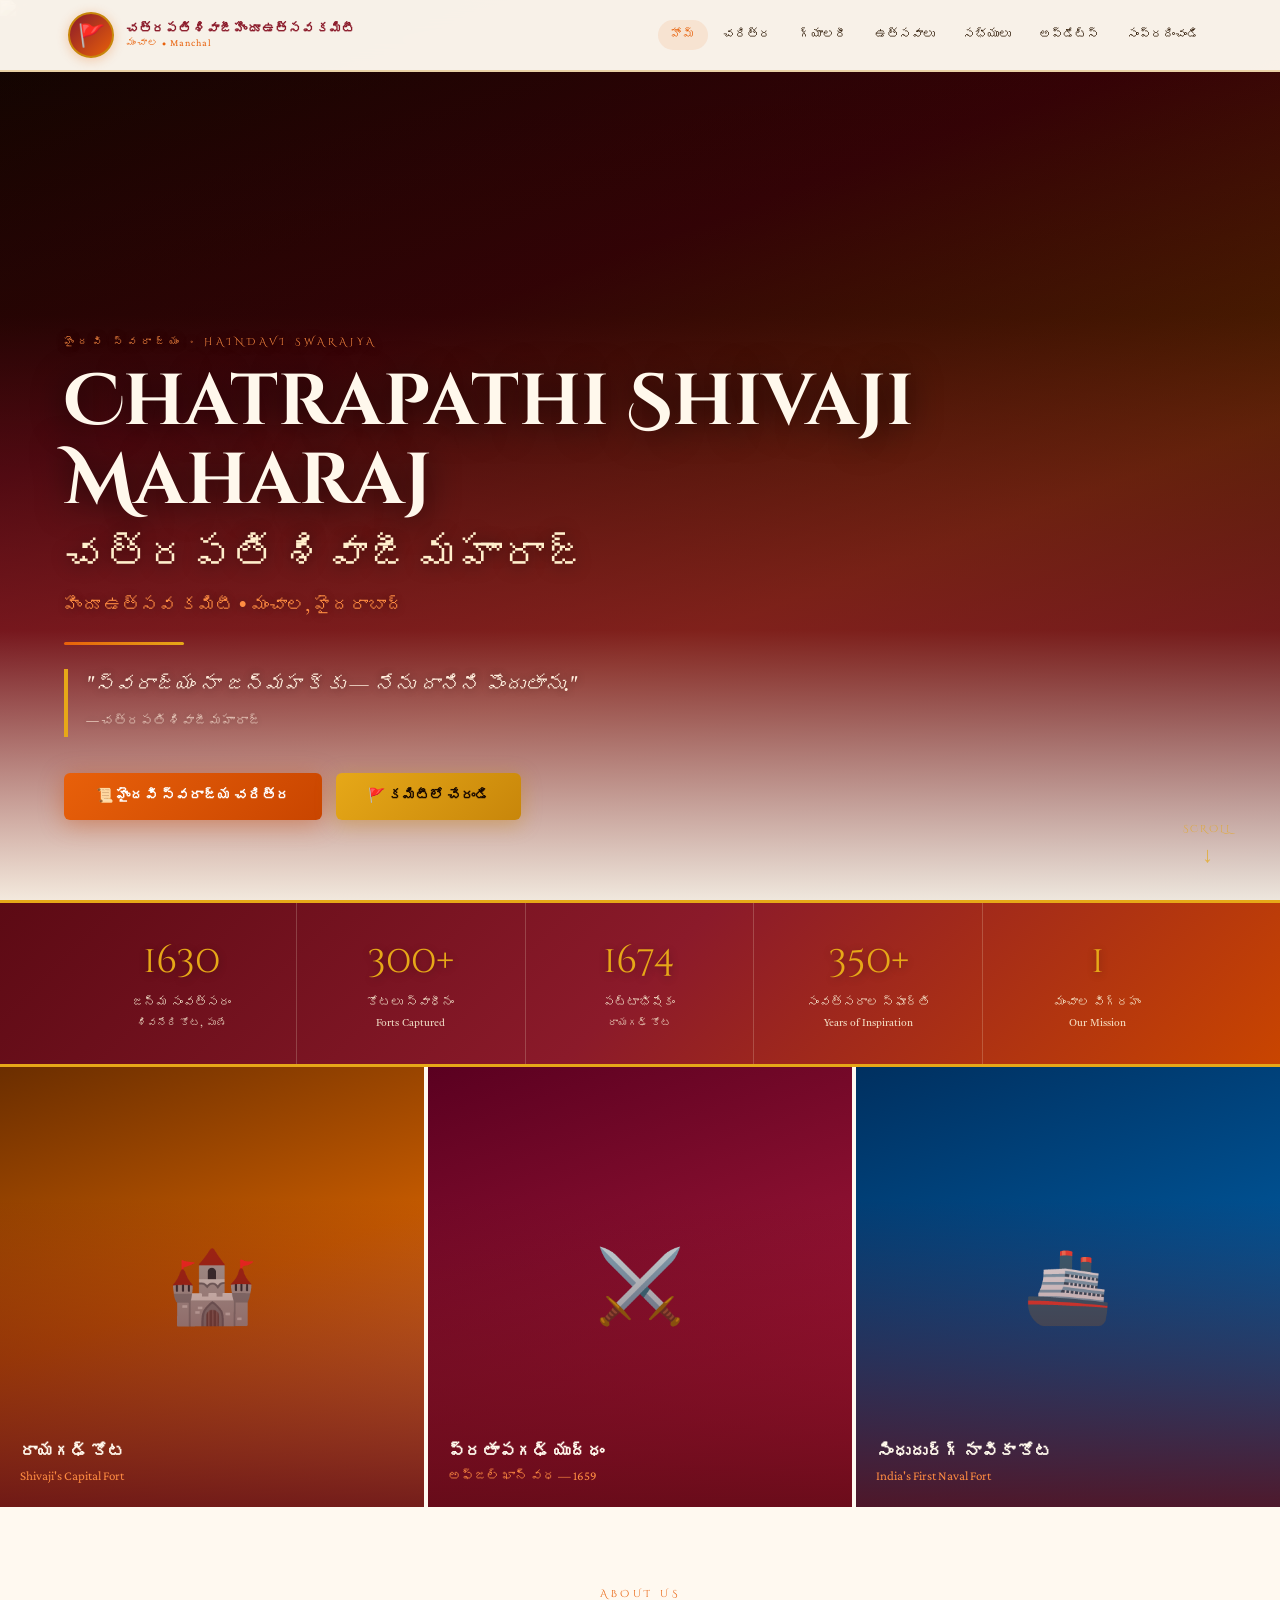
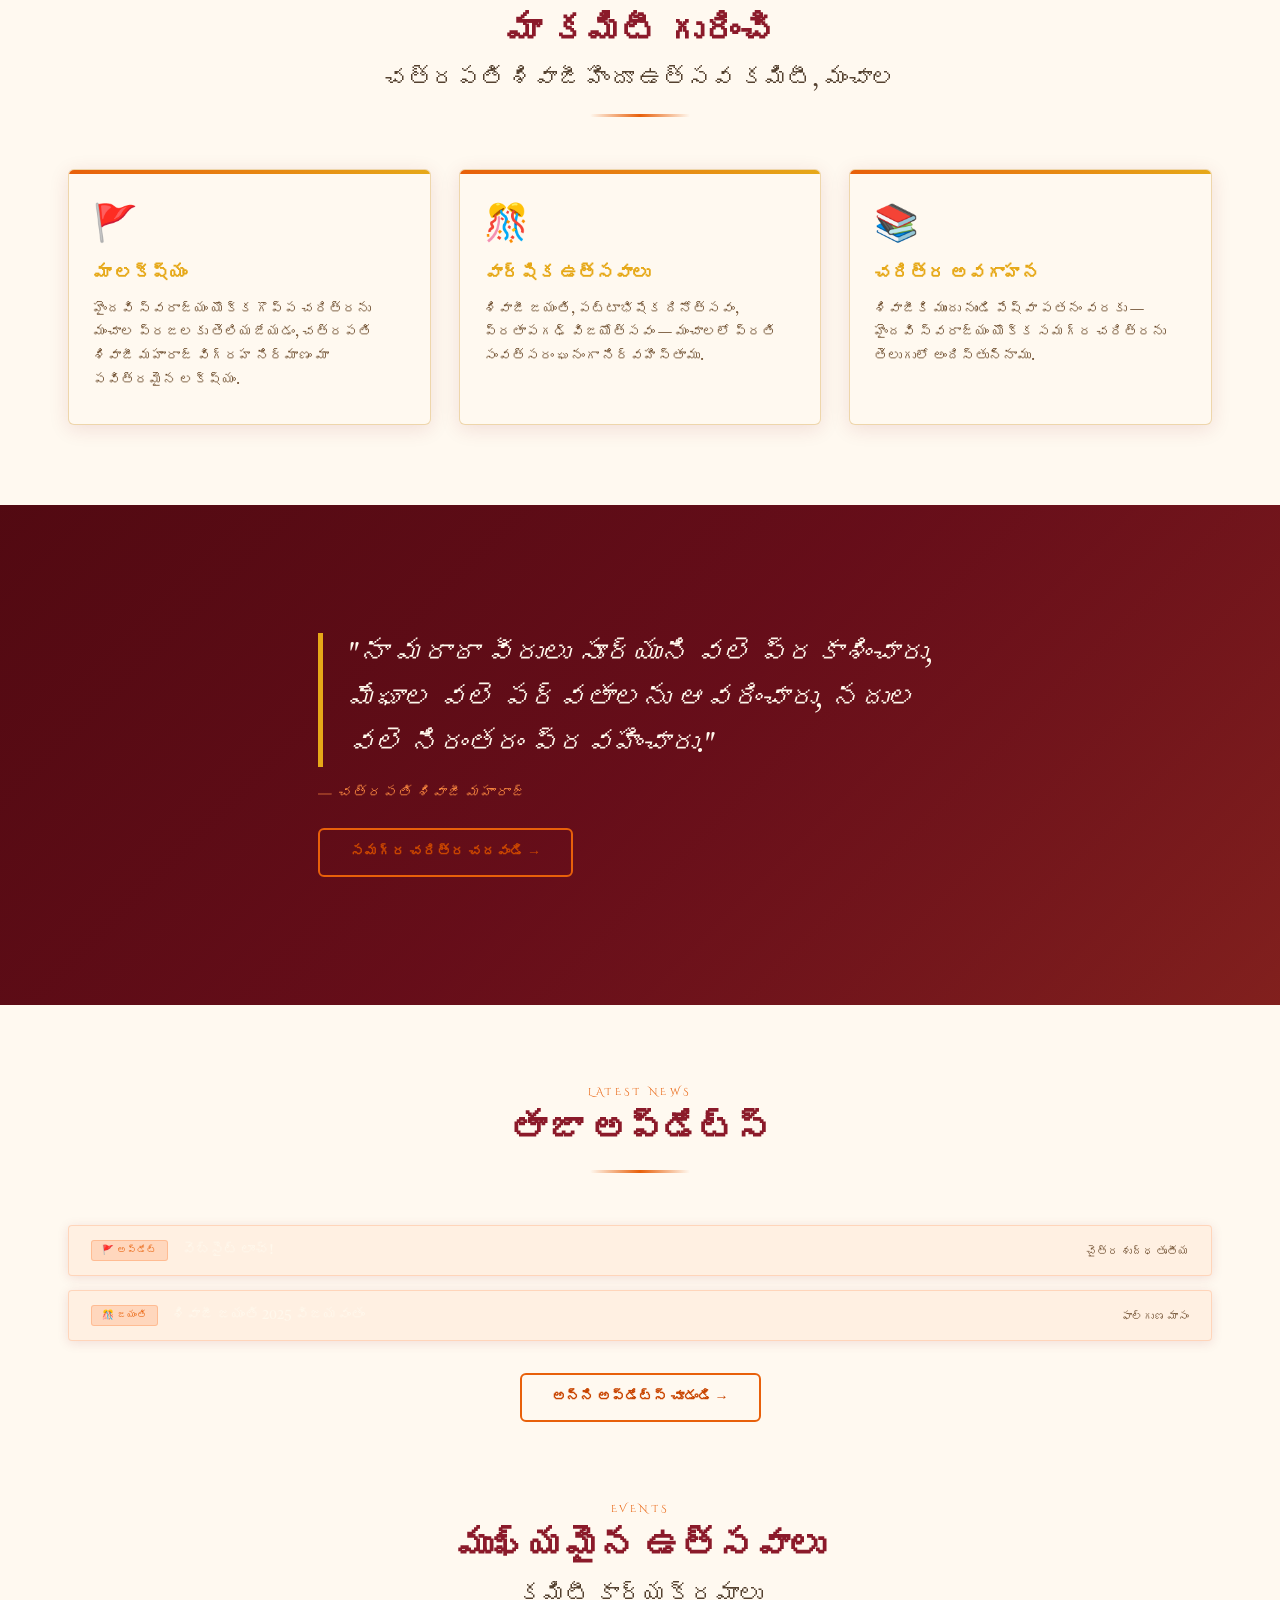
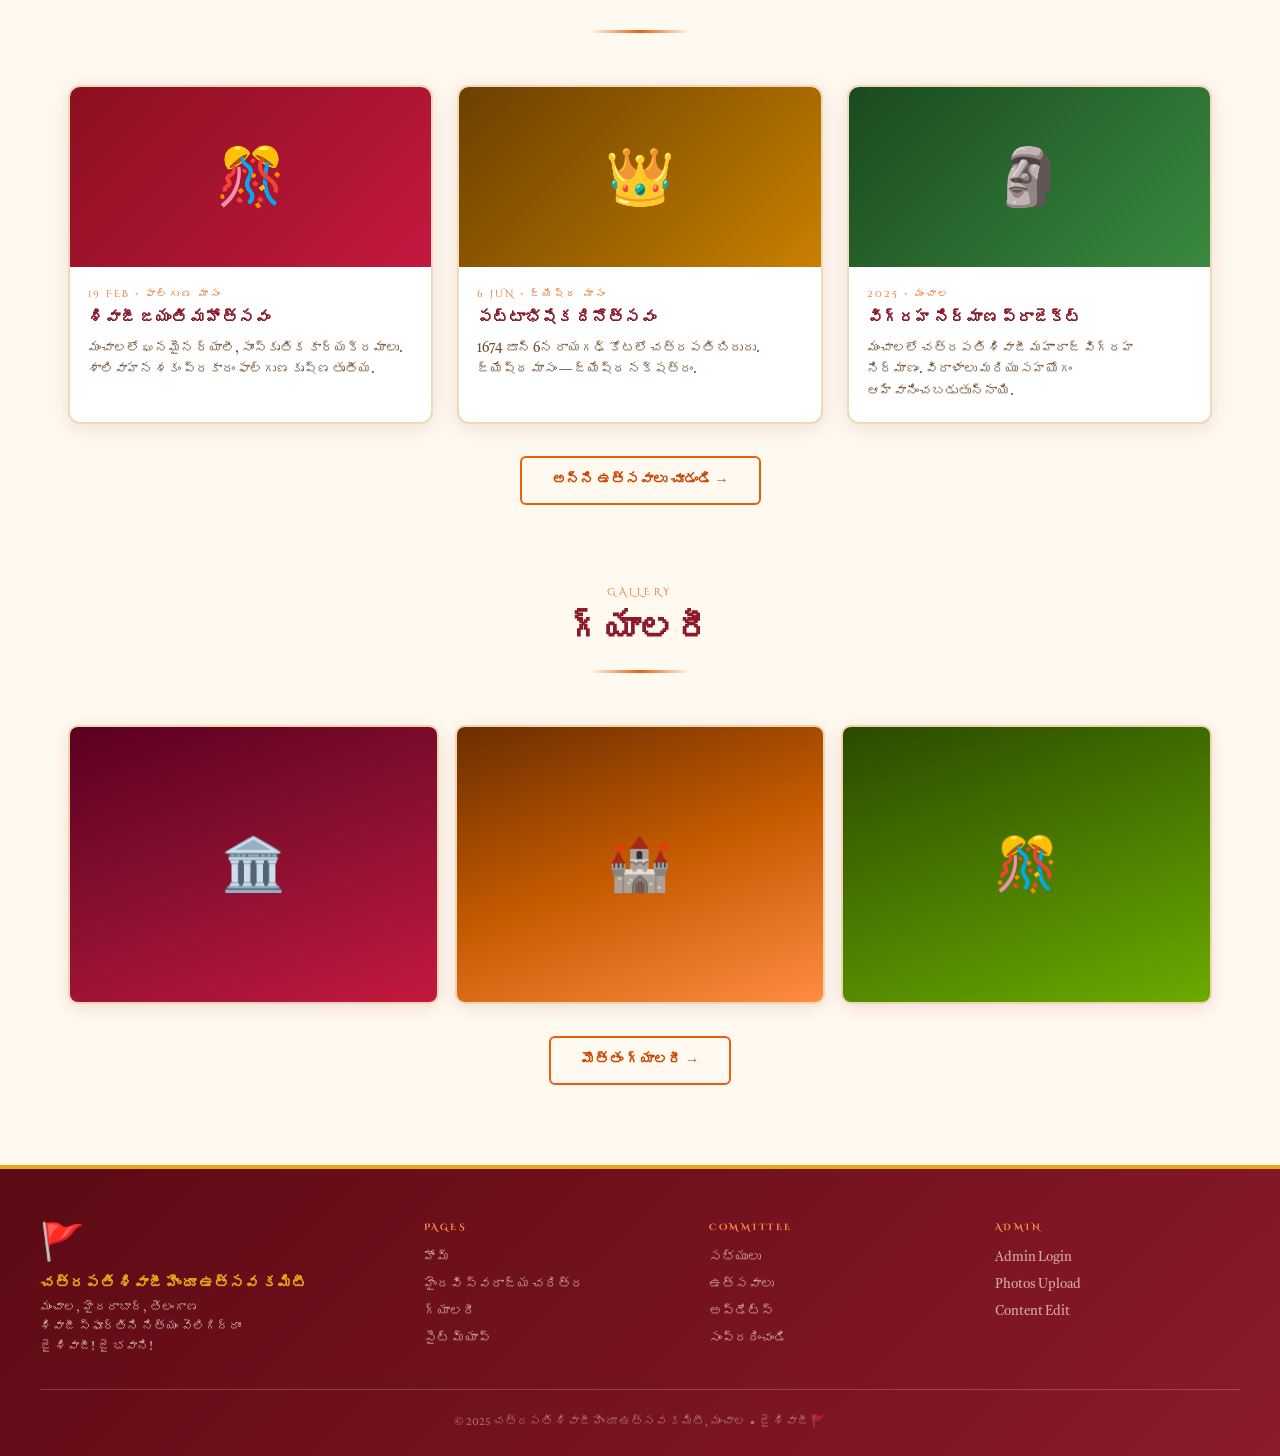
==== commit 5d1980a0: "add missing folders" ====
--- a/index.html
+++ b/index.html
@@ -49,6 +49,7 @@
     </div>
   </div>
   <div class="hero-scroll"><span>SCROLL</span></div>
+<div class="hero-particles" id="heroParticles"></div>
 </section>
 
 <!-- ── STATS BAR ── -->
--- a/styles.css
+++ b/styles.css
@@ -2,273 +2,327 @@
 
 *,*::before,*::after{margin:0;padding:0;box-sizing:border-box}
 :root{
-  --saffron:#FF6B1A;--saffron2:#E85000;--saffron3:#FF9A5C;
-  --gold:#D4A017;--gold2:#F0C040;--gold3:#8B6914;
-  --maroon:#7A1020;--maroon2:#3D0008;
-  --ink:#0A0400;--ink2:#140800;--ink3:#1E0C00;
-  --cream:#FFF8EC;--cream2:#F5E6C8;--muted:rgba(255,248,236,0.65);
-  --border:rgba(212,160,23,0.2);--border2:rgba(212,160,23,0.45);
+  --saffron:#E8600A;--saffron2:#C94500;--saffron3:#FF8C42;--saffron-light:#FFF3E8;
+  --gold:#C8860A;--gold2:#E6A818;--gold3:#8B5E00;--gold-light:#FFF8E0;
+  --maroon:#8B1A2A;--maroon2:#5C0A14;
+  --bg:#FFF9F0;--bg2:#FFF3E0;--bg3:#FEE8C8;
+  --ink:#1A0A00;--ink2:#2A1400;
+  --cream:#FFF8EC;--cream2:#F5E0C0;
+  --muted:#6B4A2A;
+  --border:rgba(200,134,10,0.3);--border2:rgba(200,134,10,0.6);
+  --shadow:rgba(139,26,42,0.12);
   --nav-h:72px;
 }
 html{scroll-behavior:smooth}
-body{background:var(--ink);color:var(--cream);font-family:'Crimson Pro',serif;overflow-x:hidden}
+body{background:var(--bg);color:var(--ink);font-family:'Crimson Pro',serif;overflow-x:hidden}
 a{text-decoration:none;color:inherit}
 button,input,textarea,select{font-family:inherit}
 img{max-width:100%;display:block}
 ::-webkit-scrollbar{width:5px}
-::-webkit-scrollbar-track{background:var(--ink2)}
-::-webkit-scrollbar-thumb{background:var(--gold3);border-radius:3px}
-
-/* ─── NAV ─────────────────────────────────────────── */
-nav{position:fixed;top:0;left:0;right:0;height:var(--nav-h);z-index:1000;transition:background .4s,box-shadow .4s}
-nav.scrolled{background:rgba(10,4,0,0.97);backdrop-filter:blur(14px);box-shadow:0 2px 24px rgba(0,0,0,.5);border-bottom:1px solid var(--border)}
+::-webkit-scrollbar-track{background:var(--bg2)}
+::-webkit-scrollbar-thumb{background:var(--gold);border-radius:3px}
+
+/* NAV */
+nav{position:fixed;top:0;left:0;right:0;height:var(--nav-h);z-index:1000;transition:background .4s,box-shadow .4s;background:rgba(255,249,240,0.97);backdrop-filter:blur(16px);border-bottom:2px solid var(--border)}
+nav.scrolled{background:rgba(255,249,240,0.99);box-shadow:0 4px 32px rgba(139,26,42,0.12)}
 .nav-inner{max-width:1200px;margin:0 auto;height:100%;display:flex;align-items:center;justify-content:space-between;padding:0 28px}
 .nav-brand{display:flex;align-items:center;gap:12px}
-.nav-logo{width:44px;height:44px;border-radius:50%;background:linear-gradient(135deg,var(--maroon),var(--saffron2));display:flex;align-items:center;justify-content:center;font-size:20px;border:2px solid rgba(212,160,23,0.4);flex-shrink:0}
-.nav-brand-text .l1{font-family:'Tiro Devanagari Sanskrit',serif;font-size:13px;color:var(--gold2);display:block;line-height:1.2}
-.nav-brand-text .l2{font-size:10px;color:var(--saffron3);display:block;letter-spacing:1px;opacity:.8}
+.nav-logo{width:46px;height:46px;border-radius:50%;background:linear-gradient(135deg,var(--maroon),var(--saffron));display:flex;align-items:center;justify-content:center;font-size:22px;border:2px solid var(--gold);flex-shrink:0;box-shadow:0 2px 12px rgba(232,96,10,0.3)}
+.nav-brand-text .l1{font-family:'Tiro Devanagari Sanskrit',serif;font-size:13px;color:var(--maroon);display:block;line-height:1.2;font-weight:700}
+.nav-brand-text .l2{font-size:10px;color:var(--saffron);display:block;letter-spacing:1px}
 .nav-links{display:flex;gap:2px;list-style:none}
-.nav-links a{font-family:'Tiro Devanagari Sanskrit',serif;font-size:12px;color:rgba(255,248,236,.75);padding:7px 13px;border-radius:20px;transition:all .25s;white-space:nowrap;display:block}
-.nav-links a:hover,.nav-links a.active{color:var(--gold2);background:rgba(212,160,23,.1)}
+.nav-links a{font-family:'Tiro Devanagari Sanskrit',serif;font-size:12px;color:var(--ink2);padding:7px 13px;border-radius:20px;transition:all .25s;white-space:nowrap;display:block}
+.nav-links a:hover,.nav-links a.active{color:var(--saffron);background:rgba(232,96,10,0.1)}
 .hamburger{display:none;flex-direction:column;gap:5px;padding:8px;cursor:pointer;background:none;border:none}
-.hamburger span{display:block;width:22px;height:2px;background:var(--gold);border-radius:2px;transition:all .3s}
-.mobile-menu{display:none;position:fixed;top:var(--nav-h);left:0;right:0;background:rgba(10,4,0,.98);padding:16px;flex-direction:column;gap:4px;z-index:999;border-bottom:1px solid var(--border)}
+.hamburger span{display:block;width:22px;height:2px;background:var(--maroon);border-radius:2px;transition:all .3s}
+.mobile-menu{display:none;position:fixed;top:var(--nav-h);left:0;right:0;background:rgba(255,249,240,0.99);padding:16px;flex-direction:column;gap:4px;z-index:999;border-bottom:2px solid var(--border)}
 .mobile-menu.open{display:flex}
-.mobile-menu a{font-family:'Tiro Devanagari Sanskrit',serif;font-size:15px;color:var(--cream);padding:13px 18px;border-bottom:1px solid var(--border);transition:background .2s}
-.mobile-menu a:hover{background:rgba(212,160,23,.08);color:var(--gold2)}
-
-/* ─── HERO ─────────────────────────────────────────── */
+.mobile-menu a{font-family:'Tiro Devanagari Sanskrit',serif;font-size:15px;color:var(--ink);padding:13px 18px;border-bottom:1px solid var(--border);transition:background .2s}
+.mobile-menu a:hover{background:rgba(232,96,10,0.07);color:var(--saffron)}
+
+/* HERO */
 .hero{min-height:100vh;position:relative;display:flex;align-items:flex-end;overflow:hidden}
 .hero-bg{position:absolute;inset:0;background-size:cover;background-position:center top;background-repeat:no-repeat;z-index:0}
-.hero-bg::after{content:'';position:absolute;inset:0;background:linear-gradient(180deg,rgba(10,4,0,.3) 0%,rgba(10,4,0,.5) 40%,rgba(10,4,0,.92) 85%,var(--ink) 100%)}
+.hero-bg::after{content:'';position:absolute;inset:0;background:linear-gradient(180deg,rgba(26,10,0,.2) 0%,rgba(26,10,0,.35) 35%,rgba(139,26,42,.65) 70%,rgba(255,249,240,.92) 100%)}
 .hero-bg img{width:100%;height:100%;object-fit:cover;object-position:center top}
 .hero-content{position:relative;z-index:2;width:100%;max-width:1200px;margin:0 auto;padding:0 28px 80px}
-.hero-tag{font-family:'Cinzel Decorative',cursive;font-size:10px;letter-spacing:4px;color:var(--saffron);text-transform:uppercase;display:block;margin-bottom:14px;opacity:.9}
-.hero-title{font-family:'Cinzel Decorative',cursive;font-size:clamp(28px,6vw,72px);color:var(--gold2);line-height:1.1;margin-bottom:10px;text-shadow:0 4px 32px rgba(0,0,0,.8)}
-.hero-telugu{font-family:'Tiro Devanagari Sanskrit',serif;font-size:clamp(20px,3.5vw,42px);color:var(--cream);margin-bottom:8px;line-height:1.3}
-.hero-sub{font-size:clamp(14px,2vw,18px);color:var(--saffron3);margin-bottom:6px;font-family:'Tiro Devanagari Sanskrit',serif}
-.hero-divider{width:120px;height:2px;background:linear-gradient(90deg,var(--saffron),var(--gold));margin:24px 0}
-.hero-quote{font-style:italic;font-size:clamp(15px,2vw,20px);color:var(--cream2);max-width:680px;line-height:1.7;margin-bottom:36px;font-family:'Tiro Devanagari Sanskrit',serif;border-left:3px solid var(--saffron);padding-left:18px}
+.hero-tag{font-family:'Cinzel Decorative',cursive;font-size:10px;letter-spacing:4px;color:var(--saffron3);text-transform:uppercase;display:block;margin-bottom:14px;text-shadow:0 1px 8px rgba(0,0,0,0.5)}
+.hero-title{font-family:'Cinzel Decorative',cursive;font-size:clamp(28px,6vw,72px);color:#FFF8EC;line-height:1.1;margin-bottom:10px;text-shadow:0 4px 32px rgba(0,0,0,.7)}
+.hero-telugu{font-family:'Tiro Devanagari Sanskrit',serif;font-size:clamp(20px,3.5vw,42px);color:#FFEFCC;margin-bottom:8px;line-height:1.3;text-shadow:0 2px 16px rgba(0,0,0,.5)}
+.hero-sub{font-size:clamp(14px,2vw,18px);color:var(--saffron3);margin-bottom:6px;font-family:'Tiro Devanagari Sanskrit',serif;text-shadow:0 1px 8px rgba(0,0,0,0.4)}
+.hero-divider{width:120px;height:3px;background:linear-gradient(90deg,var(--saffron),var(--gold2));margin:24px 0;border-radius:2px}
+.hero-quote{font-style:italic;font-size:clamp(15px,2vw,20px);color:#FFEEDD;max-width:680px;line-height:1.7;margin-bottom:36px;font-family:'Tiro Devanagari Sanskrit',serif;border-left:4px solid var(--gold2);padding-left:18px;text-shadow:0 1px 8px rgba(0,0,0,.4)}
 .hero-btns{display:flex;gap:14px;flex-wrap:wrap}
-.hero-scroll{position:absolute;bottom:32px;right:48px;z-index:2;display:flex;flex-direction:column;align-items:center;gap:6px;opacity:.6;animation:bounce 2s ease-in-out infinite}
-.hero-scroll span{font-size:10px;letter-spacing:2px;color:var(--gold);font-family:'Cinzel Decorative',cursive}
-.hero-scroll::after{content:'↓';color:var(--gold);font-size:22px}
+.hero-scroll{position:absolute;bottom:32px;right:48px;z-index:2;display:flex;flex-direction:column;align-items:center;gap:6px;opacity:.7;animation:bounce 2s ease-in-out infinite}
+.hero-scroll span{font-size:10px;letter-spacing:2px;color:var(--gold2);font-family:'Cinzel Decorative',cursive}
+.hero-scroll::after{content:'↓';color:var(--gold2);font-size:22px}
 @keyframes bounce{0%,100%{transform:translateY(0)}50%{transform:translateY(6px)}}
 
-/* ─── BUTTONS ───────────────────────────────────────── */
-.btn{display:inline-flex;align-items:center;gap:8px;padding:14px 32px;border-radius:4px;font-size:14px;font-weight:600;font-family:'Tiro Devanagari Sanskrit',serif;transition:all .3s;cursor:pointer;border:none;white-space:nowrap}
-.btn-primary{background:linear-gradient(135deg,var(--saffron),var(--saffron2));color:#fff;box-shadow:0 4px 24px rgba(232,80,0,.35)}
-.btn-primary:hover{transform:translateY(-2px);box-shadow:0 8px 32px rgba(232,80,0,.5)}
-.btn-gold{background:linear-gradient(135deg,var(--gold),var(--gold3));color:var(--ink);box-shadow:0 4px 20px rgba(212,160,23,.3)}
-.btn-gold:hover{transform:translateY(-2px);box-shadow:0 8px 28px rgba(212,160,23,.45)}
-.btn-outline{background:transparent;color:var(--gold2);border:1.5px solid var(--border2);padding:13px 30px}
-.btn-outline:hover{background:rgba(212,160,23,.1);transform:translateY(-2px)}
-
-/* ─── LAYOUT ────────────────────────────────────────── */
+/* BUTTONS */
+.btn{display:inline-flex;align-items:center;gap:8px;padding:14px 32px;border-radius:6px;font-size:14px;font-weight:600;font-family:'Tiro Devanagari Sanskrit',serif;transition:all .3s;cursor:pointer;border:none;white-space:nowrap}
+.btn-primary{background:linear-gradient(135deg,var(--saffron),var(--saffron2));color:#fff;box-shadow:0 4px 24px rgba(201,69,0,.4)}
+.btn-primary:hover{transform:translateY(-2px);box-shadow:0 8px 32px rgba(201,69,0,.55)}
+.btn-gold{background:linear-gradient(135deg,var(--gold2),var(--gold));color:var(--ink);box-shadow:0 4px 20px rgba(200,134,10,.4)}
+.btn-gold:hover{transform:translateY(-2px);box-shadow:0 8px 28px rgba(200,134,10,.55)}
+.btn-outline{background:transparent;color:var(--saffron2);border:2px solid var(--saffron);padding:13px 30px}
+.btn-outline:hover{background:var(--saffron);color:#fff;transform:translateY(-2px)}
+
+/* LAYOUT */
 .container{max-width:1200px;margin:0 auto;padding:0 28px}
-.section{padding:80px 0}
+.section{padding:80px 0;position:relative}
 .section-sm{padding:50px 0}
 .section-header{text-align:center;margin-bottom:52px}
 .section-tag{font-family:'Cinzel Decorative',cursive;font-size:10px;letter-spacing:3.5px;color:var(--saffron);text-transform:uppercase;display:block;margin-bottom:10px}
-.section-title{font-family:'Cinzel Decorative',cursive;font-size:clamp(20px,3.5vw,36px);color:var(--gold2);margin-bottom:10px;line-height:1.2}
-.section-te{font-family:'Tiro Devanagari Sanskrit',serif;font-size:clamp(16px,2.5vw,24px);color:var(--cream);opacity:.75;margin-bottom:6px}
-.section-rule{width:100px;height:2px;background:linear-gradient(90deg,transparent,var(--saffron),transparent);margin:18px auto 0}
-
-/* ─── PHOTO STRIP ───────────────────────────────────── */
-.photo-strip{display:grid;grid-template-columns:1fr 1fr 1fr;height:440px;gap:0}
+.section-title{font-family:'Cinzel Decorative',cursive;font-size:clamp(20px,3.5vw,36px);color:var(--maroon);margin-bottom:10px;line-height:1.2}
+.section-te{font-family:'Tiro Devanagari Sanskrit',serif;font-size:clamp(16px,2.5vw,24px);color:var(--ink2);opacity:.8;margin-bottom:6px}
+.section-rule{width:100px;height:3px;background:linear-gradient(90deg,transparent,var(--saffron),transparent);margin:18px auto 0;border-radius:2px}
+
+/* STATS BAR */
+.stats-bar{background:linear-gradient(135deg,var(--maroon2),var(--maroon),var(--saffron2));border-top:3px solid var(--gold2);border-bottom:3px solid var(--gold2)}
+.stats-inner{display:grid;grid-template-columns:repeat(5,1fr)}
+.stat-item{padding:32px 20px;text-align:center;border-right:1px solid rgba(255,248,220,.2)}
+.stat-item:last-child{border-right:none}
+.stat-num{font-family:'Cinzel Decorative',cursive;font-size:clamp(24px,4vw,38px);color:var(--gold2);display:block;margin-bottom:6px;text-shadow:0 2px 8px rgba(0,0,0,.3)}
+.stat-label{font-family:'Tiro Devanagari Sanskrit',serif;font-size:12px;color:rgba(255,248,220,.85);line-height:1.4}
+
+/* PHOTO STRIP */
+.photo-strip{display:grid;grid-template-columns:1fr 1fr 1fr;height:440px;gap:4px}
 .photo-panel{position:relative;overflow:hidden;cursor:pointer}
 .photo-panel img,.photo-panel .ph-bg{width:100%;height:100%;object-fit:cover;transition:transform .6s}
-.photo-panel:hover img,.photo-panel:hover .ph-bg{transform:scale(1.06)}
-.photo-panel::after{content:'';position:absolute;inset:0;background:linear-gradient(180deg,transparent 40%,rgba(0,0,0,.8) 100%)}
+.photo-panel:hover img,.photo-panel:hover .ph-bg{transform:scale(1.07)}
+.photo-panel::after{content:'';position:absolute;inset:0;background:linear-gradient(180deg,transparent 30%,rgba(92,10,20,.85) 100%)}
 .photo-panel-cap{position:absolute;bottom:0;left:0;right:0;padding:24px 20px;z-index:2}
-.photo-panel-cap h4{font-family:'Tiro Devanagari Sanskrit',serif;font-size:16px;color:var(--cream);margin-bottom:4px}
-.photo-panel-cap p{font-size:12px;color:var(--saffron3);font-family:'Crimson Pro',serif}
-.ph-bg{display:flex;align-items:center;justify-content:center;font-size:64px}
-.ph-bg.fort{background:linear-gradient(160deg,#2a1200,#8B3A00,#C45A00)}
-.ph-bg.battle{background:linear-gradient(160deg,#1a0028,#5A0020,#8B1030)}
-.ph-bg.navy{background:linear-gradient(160deg,#001428,#003060,#005090)}
-.ph-bg.crown{background:linear-gradient(160deg,#1a1000,#5A4000,#8B6000)}
-.ph-bg.people{background:linear-gradient(160deg,#0a1a00,#203A00,#385800)}
-
-/* ─── ABOUT CARDS ───────────────────────────────────── */
-.about-grid{display:grid;grid-template-columns:repeat(3,1fr);gap:24px}
-.about-card{border-radius:6px;overflow:hidden;border:1px solid var(--border);transition:all .3s;position:relative}
-.about-card:hover{border-color:var(--border2);transform:translateY(-4px);box-shadow:0 16px 48px rgba(0,0,0,.4)}
-.about-card-img{width:100%;height:200px;object-fit:cover;display:block}
-.about-card-body{padding:22px 20px;background:rgba(255,255,255,.025)}
-.about-card-body h3{font-family:'Tiro Devanagari Sanskrit',serif;font-size:17px;color:var(--gold2);margin-bottom:10px}
-.about-card-body p{font-family:'Tiro Devanagari Sanskrit',serif;font-size:13px;color:var(--muted);line-height:1.75}
-
-/* ─── FULL-WIDTH PHOTO SECTION ──────────────────────── */
+.photo-panel-cap h4{font-family:'Tiro Devanagari Sanskrit',serif;font-size:17px;color:#FFF8EC;margin-bottom:4px}
+.photo-panel-cap p{font-size:13px;color:var(--saffron3)}
+.ph-bg{display:flex;align-items:center;justify-content:center;font-size:72px}
+.ph-bg.fort{background:linear-gradient(160deg,#6B2E00,#C45A00,#FF8C42)}
+.ph-bg.battle{background:linear-gradient(160deg,#5A0020,#8B1030,#C41840)}
+.ph-bg.navy{background:linear-gradient(160deg,#003060,#005090,#0070B8)}
+.ph-bg.crown{background:linear-gradient(160deg,#5A4000,#8B6000,#C48A00)}
+.ph-bg.people{background:linear-gradient(160deg,#2A4A00,#4A7A00,#6BAA00)}
+
+/* ABOUT/WHY CARDS */
+.why-grid{display:grid;grid-template-columns:repeat(3,1fr);gap:28px}
+.why-card{border:2px solid var(--border);border-radius:12px;padding:32px 24px;background:#fff;transition:all .35s;position:relative;overflow:hidden;box-shadow:0 4px 20px var(--shadow)}
+.why-card::before{content:'';position:absolute;top:0;left:0;right:0;height:4px;background:linear-gradient(90deg,var(--saffron),var(--gold2))}
+.why-card:hover{border-color:var(--border2);transform:translateY(-6px);box-shadow:0 16px 48px var(--shadow)}
+.why-icon{font-size:40px;margin-bottom:18px}
+.why-card h3{font-family:'Tiro Devanagari Sanskrit',serif;font-size:18px;color:var(--maroon);margin-bottom:12px}
+.why-card p{font-family:'Tiro Devanagari Sanskrit',serif;font-size:13.5px;color:var(--muted);line-height:1.75}
+
+/* NEWS STRIP */
+.news-strip{background:#fff;border:1.5px solid var(--border2);border-radius:8px;padding:14px 22px;display:flex;align-items:center;gap:14px;margin-bottom:14px;transition:all .2s;cursor:pointer;box-shadow:0 2px 12px var(--shadow)}
+.news-strip:hover{border-color:var(--saffron);transform:translateX(4px)}
+.ns-badge{font-size:9.5px;background:var(--saffron);color:#fff;padding:4px 12px;border-radius:4px;font-family:'Cinzel Decorative',cursive;white-space:nowrap}
+.ns-title{font-family:'Tiro Devanagari Sanskrit',serif;font-size:14px;color:var(--ink);flex:1}
+.ns-date{font-size:11px;color:var(--muted);white-space:nowrap}
+
+/* PHOTO QUOTE SECTION */
 .photo-section{position:relative;min-height:500px;display:flex;align-items:center;overflow:hidden}
-.photo-section-bg{position:absolute;inset:0;background-size:cover;background-position:center;background-attachment:fixed}
-.photo-section-bg::after{content:'';position:absolute;inset:0;background:rgba(10,4,0,.7)}
+.photo-section-bg{position:absolute;inset:0;background-size:cover;background-position:center}
+.photo-section-bg::after{content:'';position:absolute;inset:0;background:linear-gradient(135deg,rgba(92,10,20,.88),rgba(139,26,42,.7))}
 .photo-section-bg img{width:100%;height:100%;object-fit:cover}
 .photo-section-content{position:relative;z-index:2;max-width:700px;padding:60px 28px}
-.photo-section-content blockquote{font-family:'Tiro Devanagari Sanskrit',serif;font-size:clamp(18px,3vw,28px);color:var(--gold2);line-height:1.6;font-style:italic;border-left:4px solid var(--saffron);padding-left:24px;margin-bottom:16px}
+.photo-section-content blockquote{font-family:'Tiro Devanagari Sanskrit',serif;font-size:clamp(18px,3vw,28px);color:#FFF8EC;line-height:1.6;font-style:italic;border-left:5px solid var(--gold2);padding-left:24px;margin-bottom:16px}
 .photo-section-content cite{font-size:14px;color:var(--saffron3);letter-spacing:1px}
 
-/* ─── STATS ─────────────────────────────────────────── */
-.stats-bar{background:linear-gradient(135deg,var(--maroon2),var(--maroon));border-top:1px solid rgba(212,160,23,.2);border-bottom:1px solid rgba(212,160,23,.2)}
-.stats-inner{display:grid;grid-template-columns:repeat(5,1fr);divide:var(--border)}
-.stat-item{padding:32px 20px;text-align:center;border-right:1px solid rgba(212,160,23,.15)}
-.stat-item:last-child{border-right:none}
-.stat-num{font-family:'Cinzel Decorative',cursive;font-size:clamp(24px,4vw,38px);color:var(--gold2);display:block;margin-bottom:6px}
-.stat-label{font-family:'Tiro Devanagari Sanskrit',serif;font-size:12px;color:var(--muted);line-height:1.4}
-
-/* ─── EVENTS ────────────────────────────────────────── */
+/* EVENTS */
 .events-grid{display:grid;grid-template-columns:repeat(3,1fr);gap:24px}
-.event-card{border-radius:6px;overflow:hidden;border:1px solid var(--border);transition:all .3s;background:rgba(255,255,255,.02)}
-.event-card:hover{border-color:var(--border2);transform:translateY(-4px)}
+.event-card{border-radius:12px;overflow:hidden;border:2px solid var(--border);transition:all .3s;background:#fff;box-shadow:0 4px 20px var(--shadow)}
+.event-card:hover{border-color:var(--saffron);transform:translateY(-6px);box-shadow:0 16px 40px var(--shadow)}
 .event-card-img{width:100%;height:180px;object-fit:cover;display:block}
-.event-card-img.ev-bg{display:flex;align-items:center;justify-content:center;font-size:48px}
-.ev-bg.jayanti{background:linear-gradient(135deg,#3D0008,#8B1020)}
-.ev-bg.patron{background:linear-gradient(135deg,#1A1400,#6B5500)}
-.ev-bg.victory{background:linear-gradient(135deg,#1A0A00,#6B2E00)}
-.ev-bg.memorial{background:linear-gradient(135deg,#0A0A20,#2D2D6B)}
-.ev-bg.statue{background:linear-gradient(135deg,#0D1F0D,#2D5A2D)}
+.event-card-img.ev-bg{display:flex;align-items:center;justify-content:center;font-size:56px}
+.ev-bg.jayanti{background:linear-gradient(135deg,#8B1020,#C41840)}
+.ev-bg.patron{background:linear-gradient(135deg,#6B4000,#C88000)}
+.ev-bg.victory{background:linear-gradient(135deg,#6B2E00,#C45A00)}
+.ev-bg.memorial{background:linear-gradient(135deg,#203070,#4050A8)}
+.ev-bg.statue{background:linear-gradient(135deg,#1A4A20,#3A8A40)}
 .event-card-body{padding:20px 18px}
 .event-date{font-size:10px;letter-spacing:2px;color:var(--saffron);font-family:'Cinzel Decorative',cursive;margin-bottom:8px;display:block}
-.event-card-body h3{font-family:'Tiro Devanagari Sanskrit',serif;font-size:16px;color:var(--gold2);margin-bottom:8px}
+.event-card-body h3{font-family:'Tiro Devanagari Sanskrit',serif;font-size:16px;color:var(--maroon);margin-bottom:8px}
 .event-card-body p{font-family:'Tiro Devanagari Sanskrit',serif;font-size:13px;color:var(--muted);line-height:1.65}
 
-/* ─── HISTORY TIMELINE ──────────────────────────────── */
-.timeline-era{margin-bottom:72px}
-.era-header{position:relative;padding:40px 40px;margin-bottom:40px;border-radius:6px;overflow:hidden;min-height:220px;display:flex;align-items:flex-end}
-.era-header-bg{position:absolute;inset:0;background-size:cover;background-position:center}
-.era-header-bg::after{content:'';position:absolute;inset:0;background:linear-gradient(90deg,rgba(10,4,0,.9) 0%,rgba(10,4,0,.6) 60%,rgba(10,4,0,.2) 100%)}
-.era-header-bg img{width:100%;height:100%;object-fit:cover}
-.era-header-content{position:relative;z-index:2;max-width:600px}
-.era-num{font-family:'Cinzel Decorative',cursive;font-size:10px;letter-spacing:3px;color:var(--saffron);display:block;margin-bottom:8px}
-.era-title{font-family:'Cinzel Decorative',cursive;font-size:clamp(18px,3vw,30px);color:var(--gold2);margin-bottom:8px}
-.era-te{font-family:'Tiro Devanagari Sanskrit',serif;font-size:clamp(14px,2vw,20px);color:var(--cream);opacity:.85}
-.era-period{font-family:'Crimson Pro',serif;font-size:13px;color:var(--saffron3);margin-top:8px}
-
-.timeline-items{position:relative;padding-left:32px}
-.timeline-items::before{content:'';position:absolute;left:10px;top:0;bottom:0;width:1px;background:linear-gradient(180deg,var(--saffron),var(--gold),transparent)}
-.timeline-item{position:relative;padding:0 0 36px 24px}
-.timeline-item::before{content:'';position:absolute;left:-6px;top:6px;width:13px;height:13px;border-radius:50%;background:var(--saffron);border:2px solid var(--gold);box-shadow:0 0 12px rgba(255,107,26,.4)}
-.tl-year{font-family:'Cinzel Decorative',cursive;font-size:10px;letter-spacing:2px;color:var(--saffron);display:block;margin-bottom:6px}
-.tl-te-date{font-family:'Tiro Devanagari Sanskrit',serif;font-size:9px;color:var(--gold3);display:block;margin-bottom:10px;opacity:.8}
-.tl-title{font-family:'Tiro Devanagari Sanskrit',serif;font-size:17px;color:var(--gold2);margin-bottom:10px;line-height:1.3}
-.tl-body{font-family:'Tiro Devanagari Sanskrit',serif;font-size:13.5px;color:var(--muted);line-height:1.8}
-.tl-body strong{color:var(--gold2);font-weight:600}
-.tl-quote{margin:12px 0 0;font-style:italic;font-size:13px;color:var(--saffron3);border-left:2px solid var(--saffron);padding-left:12px;font-family:'Tiro Devanagari Sanskrit',serif}
-.tl-img{width:100%;max-width:480px;height:220px;object-fit:cover;border-radius:6px;margin-top:14px;border:1px solid var(--border)}
-.tl-img-ph{width:100%;max-width:480px;height:180px;border-radius:6px;margin-top:14px;display:flex;align-items:center;justify-content:center;font-size:40px;border:1px solid var(--border)}
-
-/* ─── GALLERY ───────────────────────────────────────── */
+/* ABOUT CARDS */
+.about-grid{display:grid;grid-template-columns:repeat(3,1fr);gap:24px}
+.about-card{border-radius:12px;overflow:hidden;border:2px solid var(--border);transition:all .3s;box-shadow:0 4px 20px var(--shadow)}
+.about-card:hover{border-color:var(--saffron);transform:translateY(-6px);box-shadow:0 16px 48px var(--shadow)}
+.about-card-img{width:100%;height:200px;object-fit:cover;display:block}
+.about-card-body{padding:22px 20px;background:#fff}
+.about-card-body h3{font-family:'Tiro Devanagari Sanskrit',serif;font-size:17px;color:var(--maroon);margin-bottom:10px}
+.about-card-body p{font-family:'Tiro Devanagari Sanskrit',serif;font-size:13px;color:var(--muted);line-height:1.75}
+
+/* GALLERY */
 .gallery-masonry{display:grid;grid-template-columns:repeat(3,1fr);gap:16px}
-.gallery-item{border-radius:6px;overflow:hidden;border:1px solid var(--border);position:relative;cursor:pointer;transition:all .3s}
-.gallery-item:hover{border-color:var(--border2);transform:scale(1.02)}
+.gallery-item{border-radius:10px;overflow:hidden;border:2px solid var(--border);position:relative;cursor:pointer;transition:all .3s;box-shadow:0 4px 16px var(--shadow)}
+.gallery-item:hover{border-color:var(--saffron);transform:scale(1.02);box-shadow:0 8px 32px var(--shadow)}
 .gallery-item img,.gallery-ph{width:100%;aspect-ratio:4/3;object-fit:cover;display:block;transition:transform .5s}
-.gallery-item:hover img,.gallery-item:hover .gallery-ph{transform:scale(1.06)}
+.gallery-item:hover img,.gallery-item:hover .gallery-ph{transform:scale(1.07)}
 .gallery-ph{display:flex;align-items:center;justify-content:center;font-size:52px}
-.gallery-overlay{position:absolute;inset:0;background:linear-gradient(180deg,transparent 40%,rgba(0,0,0,.85) 100%);opacity:0;transition:opacity .3s}
+.gallery-overlay{position:absolute;inset:0;background:linear-gradient(180deg,transparent 40%,rgba(92,10,20,.88) 100%);opacity:0;transition:opacity .3s}
 .gallery-item:hover .gallery-overlay{opacity:1}
 .gallery-cap{position:absolute;bottom:0;left:0;right:0;padding:16px;transform:translateY(100%);transition:transform .3s;z-index:2}
 .gallery-item:hover .gallery-cap{transform:translateY(0)}
-.gallery-cap h4{font-family:'Tiro Devanagari Sanskrit',serif;font-size:14px;color:var(--cream);margin-bottom:3px}
+.gallery-cap h4{font-family:'Tiro Devanagari Sanskrit',serif;font-size:14px;color:#fff;margin-bottom:3px}
 .gallery-cap p{font-size:11px;color:var(--saffron3)}
 
-/* ─── MEMBERS ───────────────────────────────────────── */
+/* MEMBERS */
 .members-grid{display:grid;grid-template-columns:repeat(auto-fill,minmax(200px,1fr));gap:20px}
-.member-card{background:rgba(255,255,255,.02);border:1px solid var(--border);border-radius:6px;padding:28px 20px;text-align:center;transition:all .3s;position:relative;overflow:hidden}
-.member-card::before{content:'';position:absolute;top:0;left:0;right:0;height:3px;background:linear-gradient(90deg,var(--saffron),var(--gold));opacity:0;transition:opacity .3s}
-.member-card:hover{border-color:var(--border2);transform:translateY(-4px)}
+.member-card{background:#fff;border:2px solid var(--border);border-radius:12px;padding:28px 20px;text-align:center;transition:all .3s;position:relative;overflow:hidden;box-shadow:0 4px 16px var(--shadow)}
+.member-card::before{content:'';position:absolute;top:0;left:0;right:0;height:4px;background:linear-gradient(90deg,var(--saffron),var(--gold2));opacity:0;transition:opacity .3s}
+.member-card:hover{border-color:var(--saffron);transform:translateY(-4px);box-shadow:0 12px 36px var(--shadow)}
 .member-card:hover::before{opacity:1}
-.member-avatar{width:68px;height:68px;border-radius:50%;background:linear-gradient(135deg,var(--maroon),var(--saffron2));border:2px solid var(--border2);display:flex;align-items:center;justify-content:center;font-size:24px;margin:0 auto 14px}
-.member-name{font-family:'Tiro Devanagari Sanskrit',serif;font-size:15px;color:var(--cream);margin-bottom:4px}
+.member-avatar{width:68px;height:68px;border-radius:50%;background:linear-gradient(135deg,var(--maroon),var(--saffron));border:3px solid var(--gold2);display:flex;align-items:center;justify-content:center;font-size:26px;margin:0 auto 14px}
+.member-name{font-family:'Tiro Devanagari Sanskrit',serif;font-size:15px;color:var(--ink);margin-bottom:4px}
 .member-name-en{font-size:11px;color:var(--muted);margin-bottom:10px}
-.member-role{display:inline-block;background:rgba(212,160,23,.1);border:1px solid var(--border);color:var(--gold);font-size:10px;padding:3px 12px;border-radius:3px;font-family:'Tiro Devanagari Sanskrit',serif;margin-bottom:8px}
-.member-phone{font-size:12px;color:var(--saffron3)}
-
-/* ─── CONTACT ───────────────────────────────────────── */
+.member-role{display:inline-block;background:rgba(232,96,10,0.1);border:1.5px solid var(--saffron);color:var(--saffron2);font-size:10px;padding:3px 12px;border-radius:4px;font-family:'Tiro Devanagari Sanskrit',serif;margin-bottom:8px}
+.member-phone{font-size:12px;color:var(--saffron2)}
+
+/* CONTACT */
 .contact-grid{display:grid;grid-template-columns:1fr 1.1fr;gap:40px;align-items:start}
-.contact-info-card{background:rgba(255,255,255,.02);border:1px solid var(--border);border-radius:6px;padding:32px}
+.contact-info-card{background:#fff;border:2px solid var(--border);border-radius:12px;padding:32px;box-shadow:0 4px 20px var(--shadow)}
 .contact-row{display:flex;gap:16px;margin-bottom:24px;align-items:flex-start}
-.ci-icon{font-size:24px;flex-shrink:0;margin-top:2px}
+.ci-icon{font-size:26px;flex-shrink:0;margin-top:2px}
 .ci-label{font-size:9.5px;letter-spacing:2px;color:var(--saffron);font-family:'Cinzel Decorative',cursive;display:block;margin-bottom:4px}
-.ci-val{font-family:'Tiro Devanagari Sanskrit',serif;font-size:14px;color:var(--cream);line-height:1.6}
-.contact-form{background:rgba(255,255,255,.02);border:1px solid var(--border);border-radius:6px;padding:32px}
+.ci-val{font-family:'Tiro Devanagari Sanskrit',serif;font-size:14px;color:var(--ink);line-height:1.6}
+.contact-form{background:#fff;border:2px solid var(--border);border-radius:12px;padding:32px;box-shadow:0 4px 20px var(--shadow)}
 .form-group{margin-bottom:18px}
-.form-group label{font-family:'Tiro Devanagari Sanskrit',serif;font-size:12px;color:var(--gold);display:block;margin-bottom:7px}
-.form-group input,.form-group textarea,.form-group select{width:100%;background:rgba(255,255,255,.04);border:1px solid var(--border);border-radius:4px;padding:11px 16px;font-family:'Tiro Devanagari Sanskrit',serif;font-size:14px;color:var(--cream);outline:none;transition:border-color .2s;resize:vertical}
-.form-group input:focus,.form-group textarea:focus{border-color:var(--border2)}
-.form-group select option{background:#1A0A00}
+.form-group label{font-family:'Tiro Devanagari Sanskrit',serif;font-size:12px;color:var(--gold3);display:block;margin-bottom:7px;font-weight:600}
+.form-group input,.form-group textarea,.form-group select{width:100%;background:var(--bg2);border:1.5px solid var(--border);border-radius:6px;padding:11px 16px;font-family:'Tiro Devanagari Sanskrit',serif;font-size:14px;color:var(--ink);outline:none;transition:border-color .2s;resize:vertical}
+.form-group input:focus,.form-group textarea:focus{border-color:var(--saffron);background:#fff}
+.form-group select option{background:#fff}
 .form-note{font-size:11px;color:var(--muted);margin-top:10px;font-style:italic}
 
-/* ─── UPDATES ───────────────────────────────────────── */
-.update-card{background:rgba(255,255,255,.02);border:1px solid var(--border);border-radius:6px;padding:28px;margin-bottom:20px;display:grid;grid-template-columns:auto 1fr;gap:24px;transition:border-color .3s}
-.update-card:hover{border-color:var(--border2)}
-.update-date-box{background:rgba(212,160,23,.08);border:1px solid var(--border);border-radius:4px;padding:14px 12px;text-align:center;min-width:72px;align-self:start}
-.update-date-box .day{font-family:'Cinzel Decorative',cursive;font-size:24px;color:var(--gold2);display:block}
-.update-date-box .mon{font-size:10px;color:var(--saffron);display:block;letter-spacing:1px}
-.update-badge{display:inline-block;font-size:9.5px;background:rgba(255,107,26,.12);border:1px solid rgba(255,107,26,.25);color:var(--saffron);padding:2px 10px;border-radius:3px;margin-bottom:10px;font-family:'Cinzel Decorative',cursive;letter-spacing:1px}
-.update-title{font-family:'Tiro Devanagari Sanskrit',serif;font-size:20px;color:var(--gold2);margin-bottom:10px}
+/* UPDATES */
+.update-card{background:#fff;border:2px solid var(--border);border-radius:12px;padding:28px;margin-bottom:20px;display:grid;grid-template-columns:auto 1fr;gap:24px;transition:all .3s;box-shadow:0 4px 16px var(--shadow)}
+.update-card:hover{border-color:var(--saffron);box-shadow:0 8px 32px var(--shadow)}
+.update-date-box{background:linear-gradient(135deg,var(--maroon),var(--saffron2));border-radius:8px;padding:14px 12px;text-align:center;min-width:72px;align-self:start}
+.update-date-box .day{font-family:'Cinzel Decorative',cursive;font-size:24px;color:#FFF8EC;display:block}
+.update-date-box .mon{font-size:10px;color:var(--saffron3);display:block;letter-spacing:1px}
+.update-badge{display:inline-block;font-size:9.5px;background:var(--saffron);border-radius:4px;color:#fff;padding:3px 10px;margin-bottom:10px;font-family:'Cinzel Decorative',cursive;letter-spacing:1px}
+.update-title{font-family:'Tiro Devanagari Sanskrit',serif;font-size:20px;color:var(--maroon);margin-bottom:10px}
 .update-body{font-family:'Tiro Devanagari Sanskrit',serif;font-size:14px;color:var(--muted);line-height:1.75}
-.update-img{width:100%;border-radius:4px;margin-top:14px;border:1px solid var(--border)}
+.update-img{width:100%;border-radius:6px;margin-top:14px;border:1.5px solid var(--border)}
 .update-te-date{font-size:11px;color:var(--gold3);margin-top:10px;font-family:'Tiro Devanagari Sanskrit',serif}
 
-/* ─── SITEMAP ───────────────────────────────────────── */
+/* SITEMAP */
 .sitemap-grid{display:grid;grid-template-columns:repeat(auto-fill,minmax(240px,1fr));gap:20px}
-.sm-card{background:rgba(255,255,255,.02);border:1px solid var(--border);border-radius:6px;padding:24px}
-.sm-card h3{font-family:'Tiro Devanagari Sanskrit',serif;font-size:15px;color:var(--gold);margin-bottom:14px;padding-bottom:10px;border-bottom:1px solid var(--border)}
+.sm-card{background:#fff;border:2px solid var(--border);border-radius:10px;padding:24px;box-shadow:0 4px 16px var(--shadow)}
+.sm-card h3{font-family:'Tiro Devanagari Sanskrit',serif;font-size:15px;color:var(--maroon);margin-bottom:14px;padding-bottom:10px;border-bottom:2px solid var(--border)}
 .sm-card ul{list-style:none}
 .sm-card li{margin-bottom:8px}
 .sm-card a{font-family:'Tiro Devanagari Sanskrit',serif;font-size:13px;color:var(--muted);display:flex;align-items:center;gap:8px;padding:3px 0;transition:color .2s;cursor:pointer}
-.sm-card a:hover{color:var(--gold2)}
-.sm-card a::before{content:'›';color:var(--saffron)}
-
-/* ─── PAGE HERO ─────────────────────────────────────── */
-.page-hero{position:relative;padding:120px 28px 60px;min-height:340px;display:flex;align-items:flex-end;overflow:hidden}
+.sm-card a:hover{color:var(--saffron)}
+.sm-card a::before{content:'›';color:var(--saffron);font-weight:700}
+
+/* PAGE HERO */
+.page-hero{position:relative;padding:120px 28px 60px;min-height:360px;display:flex;align-items:flex-end;overflow:hidden}
 .page-hero-bg{position:absolute;inset:0;background-size:cover;background-position:center}
-.page-hero-bg::after{content:'';position:absolute;inset:0;background:linear-gradient(180deg,rgba(10,4,0,.5) 0%,rgba(10,4,0,.75) 60%,var(--ink) 100%)}
+.page-hero-bg::after{content:'';position:absolute;inset:0;background:linear-gradient(180deg,rgba(26,10,0,.4) 0%,rgba(92,10,20,.6) 60%,rgba(255,249,240,.9) 100%)}
 .page-hero-bg img{width:100%;height:100%;object-fit:cover}
 .page-hero-content{position:relative;z-index:2;max-width:800px}
-
-/* ─── FOOTER ────────────────────────────────────────── */
-footer{background:var(--ink2);border-top:1px solid var(--border);padding:52px 28px 28px}
-.footer-inner{max-width:1200px;margin:0 auto;display:grid;grid-template-columns:1.4fr 1fr 1fr 1fr;gap:40px;padding-bottom:32px;border-bottom:1px solid var(--border);margin-bottom:24px}
-.footer-brand .fb-logo{font-size:32px;margin-bottom:12px}
+.page-hero .section-title{color:#fff;text-shadow:0 2px 16px rgba(0,0,0,.5)}
+.page-hero .section-te{color:rgba(255,248,236,.85);text-shadow:0 1px 8px rgba(0,0,0,.4)}
+
+/* HISTORY TIMELINE */
+.toc{background:linear-gradient(135deg,#fff,var(--bg2));border:2px solid var(--border2);border-radius:12px;padding:28px 32px;margin-bottom:48px;box-shadow:0 4px 20px var(--shadow)}
+.toc h3{font-family:'Cinzel Decorative',cursive;font-size:12px;letter-spacing:2px;color:var(--saffron);margin-bottom:16px}
+.toc ol{padding-left:20px;display:grid;grid-template-columns:1fr 1fr;gap:6px 32px}
+.toc li{font-family:'Tiro Devanagari Sanskrit',serif;font-size:13px;color:var(--muted);margin-bottom:4px}
+.toc a{color:var(--saffron2);transition:color .2s}
+.toc a:hover{color:var(--maroon)}
+.era-intro{font-family:'Tiro Devanagari Sanskrit',serif;font-size:15px;color:var(--muted);line-height:1.85;max-width:820px;margin-bottom:36px;border-left:4px solid var(--saffron);padding:16px 18px;border-radius:0 8px 8px 0;background:rgba(232,96,10,0.05)}
+.share-btn{display:inline-flex;align-items:center;gap:6px;background:linear-gradient(135deg,#25D366,#128C7E);color:#fff;font-size:11px;padding:7px 16px;border-radius:20px;cursor:pointer;font-family:'Crimson Pro',serif;transition:all .2s;margin-top:14px;border:none;box-shadow:0 2px 10px rgba(37,211,102,.3)}
+.share-btn:hover{transform:translateY(-2px);box-shadow:0 4px 16px rgba(37,211,102,.4)}
+
+/* Timeline era boxes */
+.timeline-era{margin-bottom:72px;background:#fff;border-radius:16px;overflow:hidden;box-shadow:0 8px 40px var(--shadow);border:1.5px solid var(--border)}
+.era-header{position:relative;padding:40px 40px;min-height:240px;display:flex;align-items:flex-end}
+.era-header-bg{position:absolute;inset:0;background-size:cover;background-position:center}
+.era-header-bg::after{content:'';position:absolute;inset:0;background:linear-gradient(90deg,rgba(92,10,20,.9) 0%,rgba(139,26,42,.65) 55%,rgba(92,10,20,.2) 100%)}
+.era-header-bg img{width:100%;height:100%;object-fit:cover}
+.era-header-content{position:relative;z-index:2;max-width:600px}
+.era-num{font-family:'Cinzel Decorative',cursive;font-size:10px;letter-spacing:3px;color:var(--saffron3);display:block;margin-bottom:8px}
+.era-title{font-family:'Cinzel Decorative',cursive;font-size:clamp(18px,3vw,30px);color:#FFF8EC;margin-bottom:8px;text-shadow:0 2px 12px rgba(0,0,0,.5)}
+.era-te{font-family:'Tiro Devanagari Sanskrit',serif;font-size:clamp(14px,2vw,20px);color:rgba(255,248,236,.9)}
+.era-period{font-family:'Crimson Pro',serif;font-size:14px;color:var(--saffron3);margin-top:8px}
+.era-body{padding:36px 40px}
+.era-intro-inner{font-family:'Tiro Devanagari Sanskrit',serif;font-size:15px;color:var(--muted);line-height:1.85;max-width:820px;margin-bottom:36px;border-left:4px solid var(--saffron);padding:16px 18px;border-radius:0 8px 8px 0;background:rgba(232,96,10,0.05)}
+
+.timeline-items{position:relative;padding-left:36px}
+.timeline-items::before{content:'';position:absolute;left:12px;top:0;bottom:0;width:2px;background:linear-gradient(180deg,var(--saffron),var(--gold2),var(--saffron),transparent)}
+.timeline-item{position:relative;padding:0 0 40px 28px}
+.timeline-item::before{content:'';position:absolute;left:-8px;top:6px;width:16px;height:16px;border-radius:50%;background:var(--saffron);border:3px solid var(--gold2);box-shadow:0 0 16px rgba(232,96,10,.45)}
+.tl-year{font-family:'Cinzel Decorative',cursive;font-size:10.5px;letter-spacing:2px;color:var(--saffron2);display:block;margin-bottom:5px}
+.tl-te-date{font-family:'Tiro Devanagari Sanskrit',serif;font-size:9.5px;color:var(--gold3);display:block;margin-bottom:12px}
+.tl-title{font-family:'Tiro Devanagari Sanskrit',serif;font-size:18px;color:var(--maroon);margin-bottom:10px;line-height:1.3}
+.tl-body{font-family:'Tiro Devanagari Sanskrit',serif;font-size:14px;color:var(--muted);line-height:1.85}
+.tl-body strong{color:var(--maroon);font-weight:700}
+.tl-quote{margin:14px 0 0;font-style:italic;font-size:14px;color:var(--saffron2);background:linear-gradient(135deg,#FFF3E8,#FFF8E0);border-left:3px solid var(--saffron);padding:12px 16px;border-radius:0 8px 8px 0;font-family:'Tiro Devanagari Sanskrit',serif}
+.tl-img{width:100%;max-width:520px;border-radius:10px;margin-top:16px;border:2px solid var(--border);box-shadow:0 4px 20px var(--shadow);object-fit:cover;height:220px}
+.tl-img-ph{width:100%;max-width:480px;height:190px;border-radius:10px;margin-top:16px;display:flex;align-items:center;justify-content:center;font-size:48px;border:2px solid var(--border);background:var(--bg2)}
+
+/* Multi-image row */
+.tl-image-row{display:flex;gap:12px;margin-top:16px;flex-wrap:wrap}
+.tl-image-row img{height:180px;width:auto;max-width:300px;border-radius:8px;border:2px solid var(--border);object-fit:cover;flex:1;min-width:160px;transition:transform .3s;cursor:pointer}
+.tl-image-row img:hover{transform:scale(1.04)}
+
+/* Highlight box */
+.tl-highlight{background:linear-gradient(135deg,#FFF8E0,#FFF3E8);border:1.5px solid var(--gold2);border-radius:10px;padding:16px 20px;margin-top:14px;position:relative;overflow:hidden}
+.tl-highlight::before{content:'★';position:absolute;top:10px;right:14px;color:var(--gold2);font-size:18px;opacity:.5}
+.tl-highlight p{font-family:'Tiro Devanagari Sanskrit',serif;font-size:13.5px;color:var(--ink2);line-height:1.75}
+
+/* Fact badge */
+.tl-fact{display:inline-flex;align-items:center;gap:6px;background:linear-gradient(135deg,var(--saffron),var(--saffron2));color:#fff;font-size:11px;padding:5px 14px;border-radius:20px;font-family:'Cinzel Decorative',cursive;letter-spacing:1px;margin:10px 0 4px;box-shadow:0 2px 10px rgba(232,96,10,.3)}
+
+/* FOOTER */
+footer{background:linear-gradient(135deg,var(--maroon2),var(--maroon));border-top:4px solid var(--gold2);padding:52px 28px 28px}
+.footer-inner{max-width:1200px;margin:0 auto;display:grid;grid-template-columns:1.4fr 1fr 1fr 1fr;gap:40px;padding-bottom:32px;border-bottom:1px solid rgba(255,248,220,.2);margin-bottom:24px}
+.footer-brand .fb-logo{font-size:36px;margin-bottom:12px}
 .footer-brand h3{font-family:'Tiro Devanagari Sanskrit',serif;font-size:15px;color:var(--gold2);margin-bottom:4px}
-.footer-brand p{font-family:'Tiro Devanagari Sanskrit',serif;font-size:12px;color:var(--muted);line-height:1.6}
-.footer-col h4{font-family:'Cinzel Decorative',cursive;font-size:9px;letter-spacing:2.5px;color:var(--saffron);text-transform:uppercase;margin-bottom:14px}
+.footer-brand p{font-family:'Tiro Devanagari Sanskrit',serif;font-size:12px;color:rgba(255,248,220,.7);line-height:1.6}
+.footer-col h4{font-family:'Cinzel Decorative',cursive;font-size:9px;letter-spacing:2.5px;color:var(--saffron3);text-transform:uppercase;margin-bottom:14px}
 .footer-col ul{list-style:none}
 .footer-col li{margin-bottom:8px}
-.footer-col a{font-family:'Tiro Devanagari Sanskrit',serif;font-size:13px;color:var(--muted);transition:color .2s}
+.footer-col a{font-family:'Tiro Devanagari Sanskrit',serif;font-size:13px;color:rgba(255,248,220,.65);transition:color .2s}
 .footer-col a:hover{color:var(--gold2)}
-.footer-copy{text-align:center;font-size:12px;color:rgba(255,248,236,.3);font-family:'Crimson Pro',serif}
-
-/* ─── UTILITIES ─────────────────────────────────────── */
+.footer-copy{text-align:center;font-size:12px;color:rgba(255,248,220,.4);font-family:'Crimson Pro',serif}
+
+/* UTILS */
 .loading{text-align:center;padding:80px 20px;font-family:'Tiro Devanagari Sanskrit',serif;color:var(--muted);font-size:16px}
 .loading::before{content:'🚩';display:block;font-size:32px;margin-bottom:12px;animation:pulse 1.5s ease-in-out infinite}
 @keyframes pulse{0%,100%{opacity:1}50%{opacity:.4}}
 .text-center{text-align:center}
 .mt-32{margin-top:32px}
 .mb-0{margin-bottom:0}
-
-/* ─── RESPONSIVE ────────────────────────────────────── */
+.fade-in{opacity:0;transform:translateY(28px);transition:opacity .7s ease,transform .7s ease}
+.fade-in.visible{opacity:1;transform:translateY(0)}
+
+/* RESPONSIVE */
 @media(max-width:960px){
   .about-grid,.events-grid{grid-template-columns:1fr 1fr}
+  .why-grid{grid-template-columns:1fr 1fr}
   .footer-inner{grid-template-columns:1fr 1fr}
   .stats-inner{grid-template-columns:repeat(3,1fr)}
   .photo-strip{grid-template-columns:1fr;height:auto}
   .photo-panel{height:240px}
   .contact-grid{grid-template-columns:1fr}
+  .era-body{padding:24px}
 }
 @media(max-width:768px){
   .nav-links{display:none}
   .hamburger{display:flex}
-  .timeline-items{padding-left:20px}
   .gallery-masonry{grid-template-columns:1fr 1fr}
   .members-grid{grid-template-columns:1fr 1fr}
   .update-card{grid-template-columns:1fr}
   .update-date-box{display:none}
+  .toc ol{grid-template-columns:1fr}
+  .era-header{padding:28px 24px;min-height:200px}
+  .timeline-items{padding-left:24px}
 }
 @media(max-width:560px){
-  .about-grid,.events-grid,.gallery-masonry,.members-grid{grid-template-columns:1fr}
+  .about-grid,.events-grid,.gallery-masonry,.members-grid,.why-grid{grid-template-columns:1fr}
   .stats-inner{grid-template-columns:1fr 1fr}
   .footer-inner{grid-template-columns:1fr}
   .hero-btns{flex-direction:column;align-items:flex-start}
+  .tl-image-row img{height:140px;min-width:130px}
 }
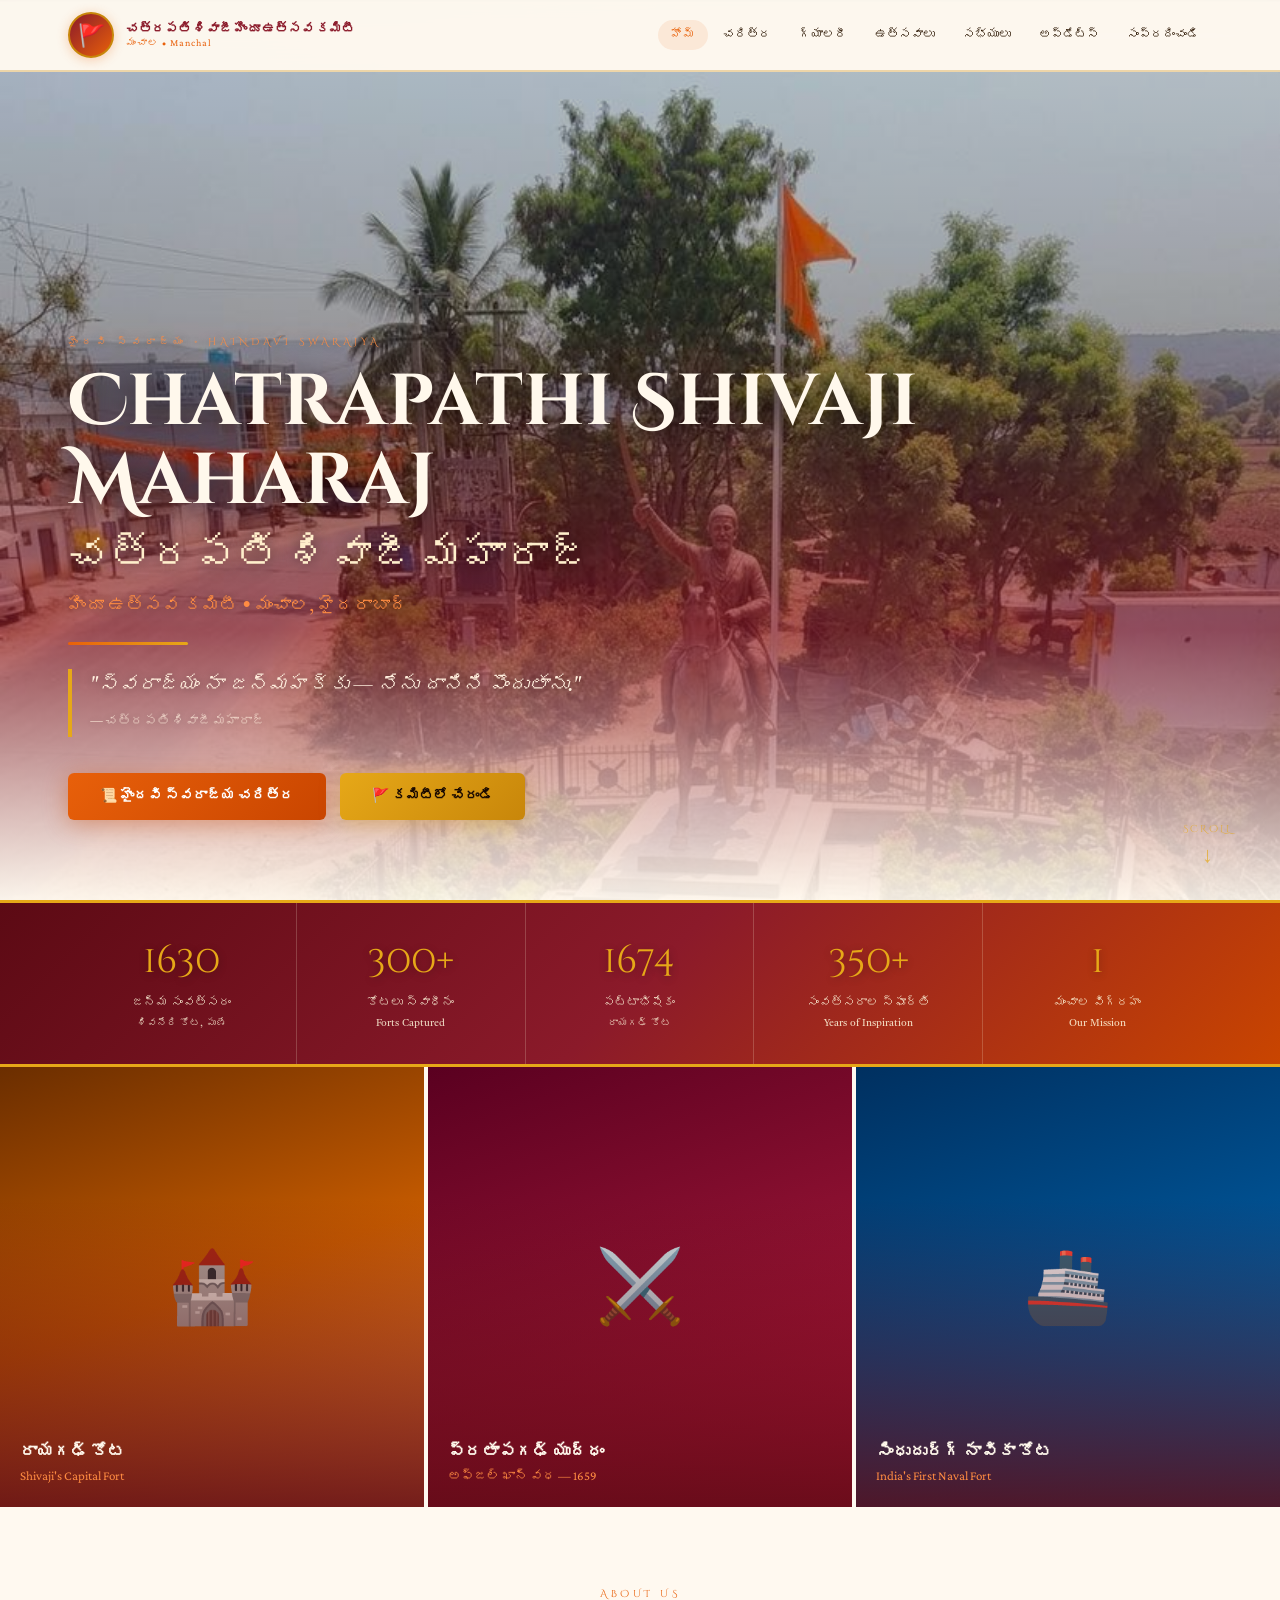
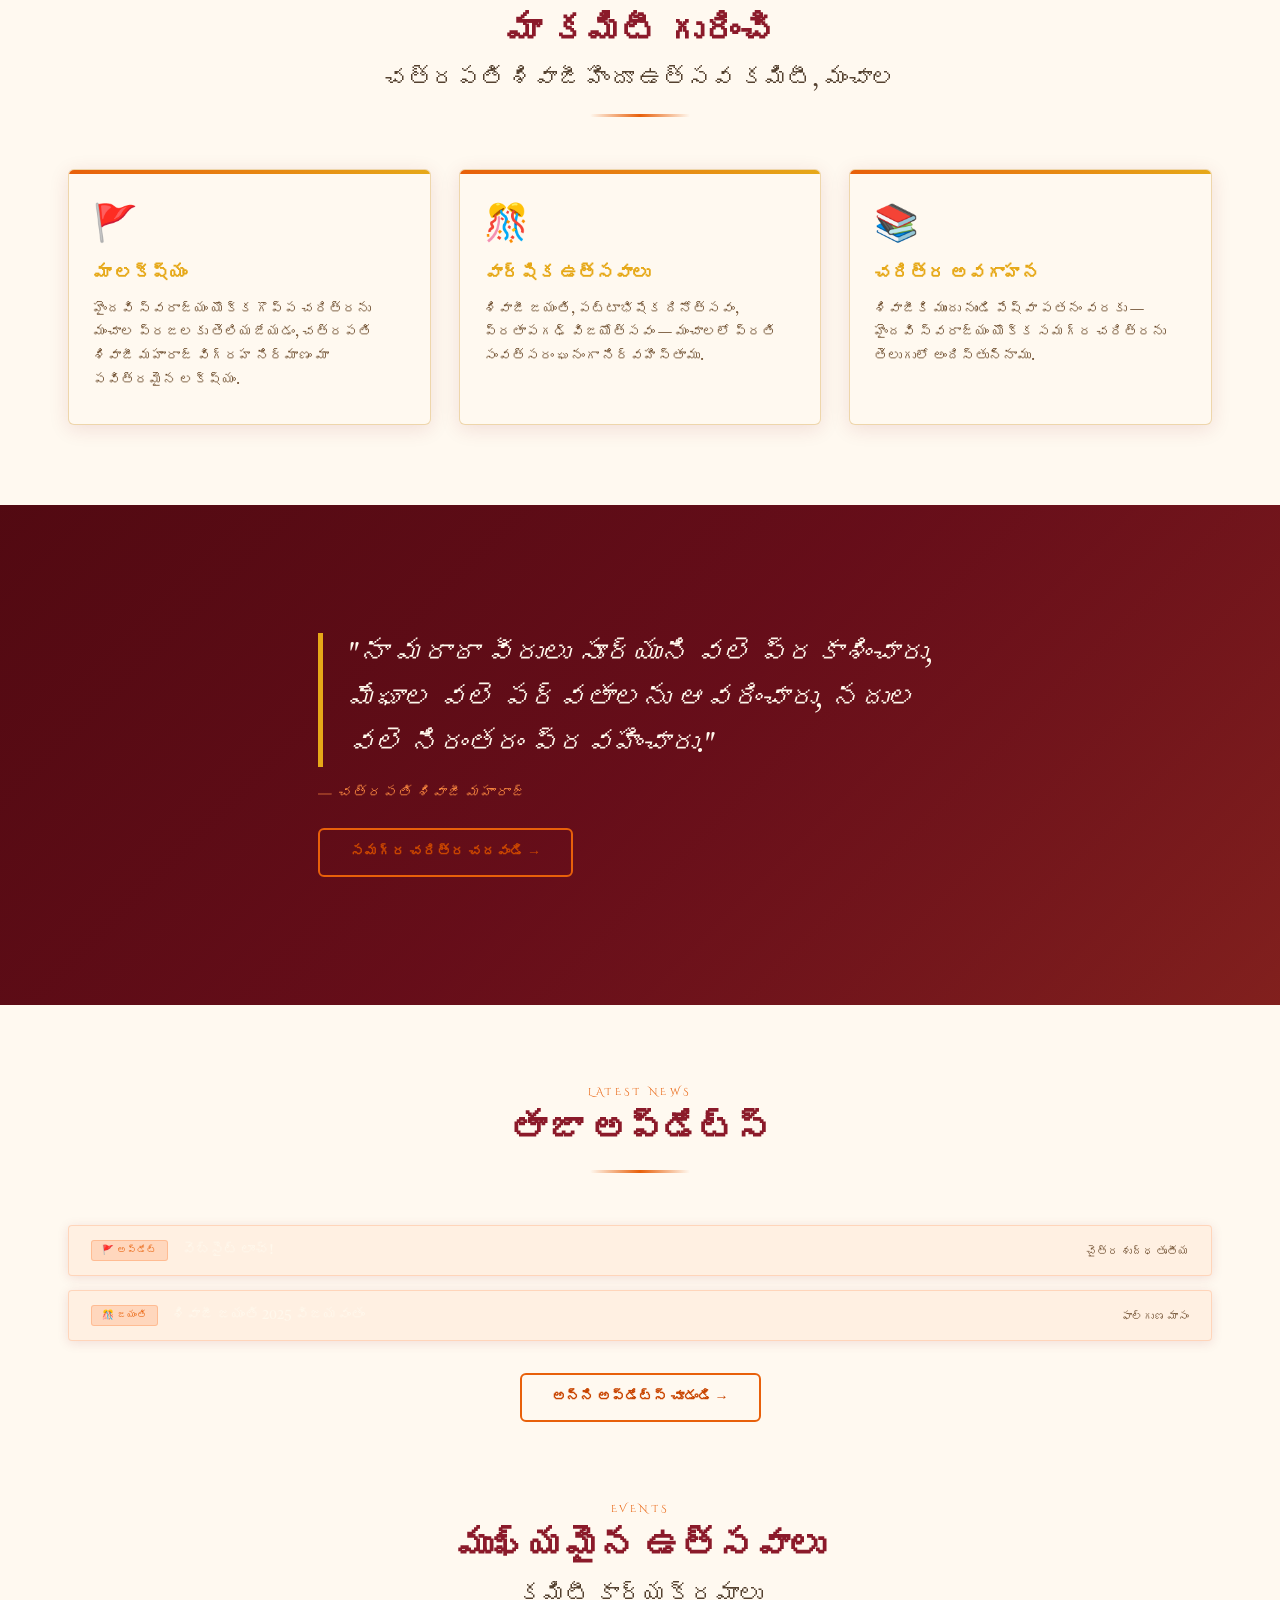
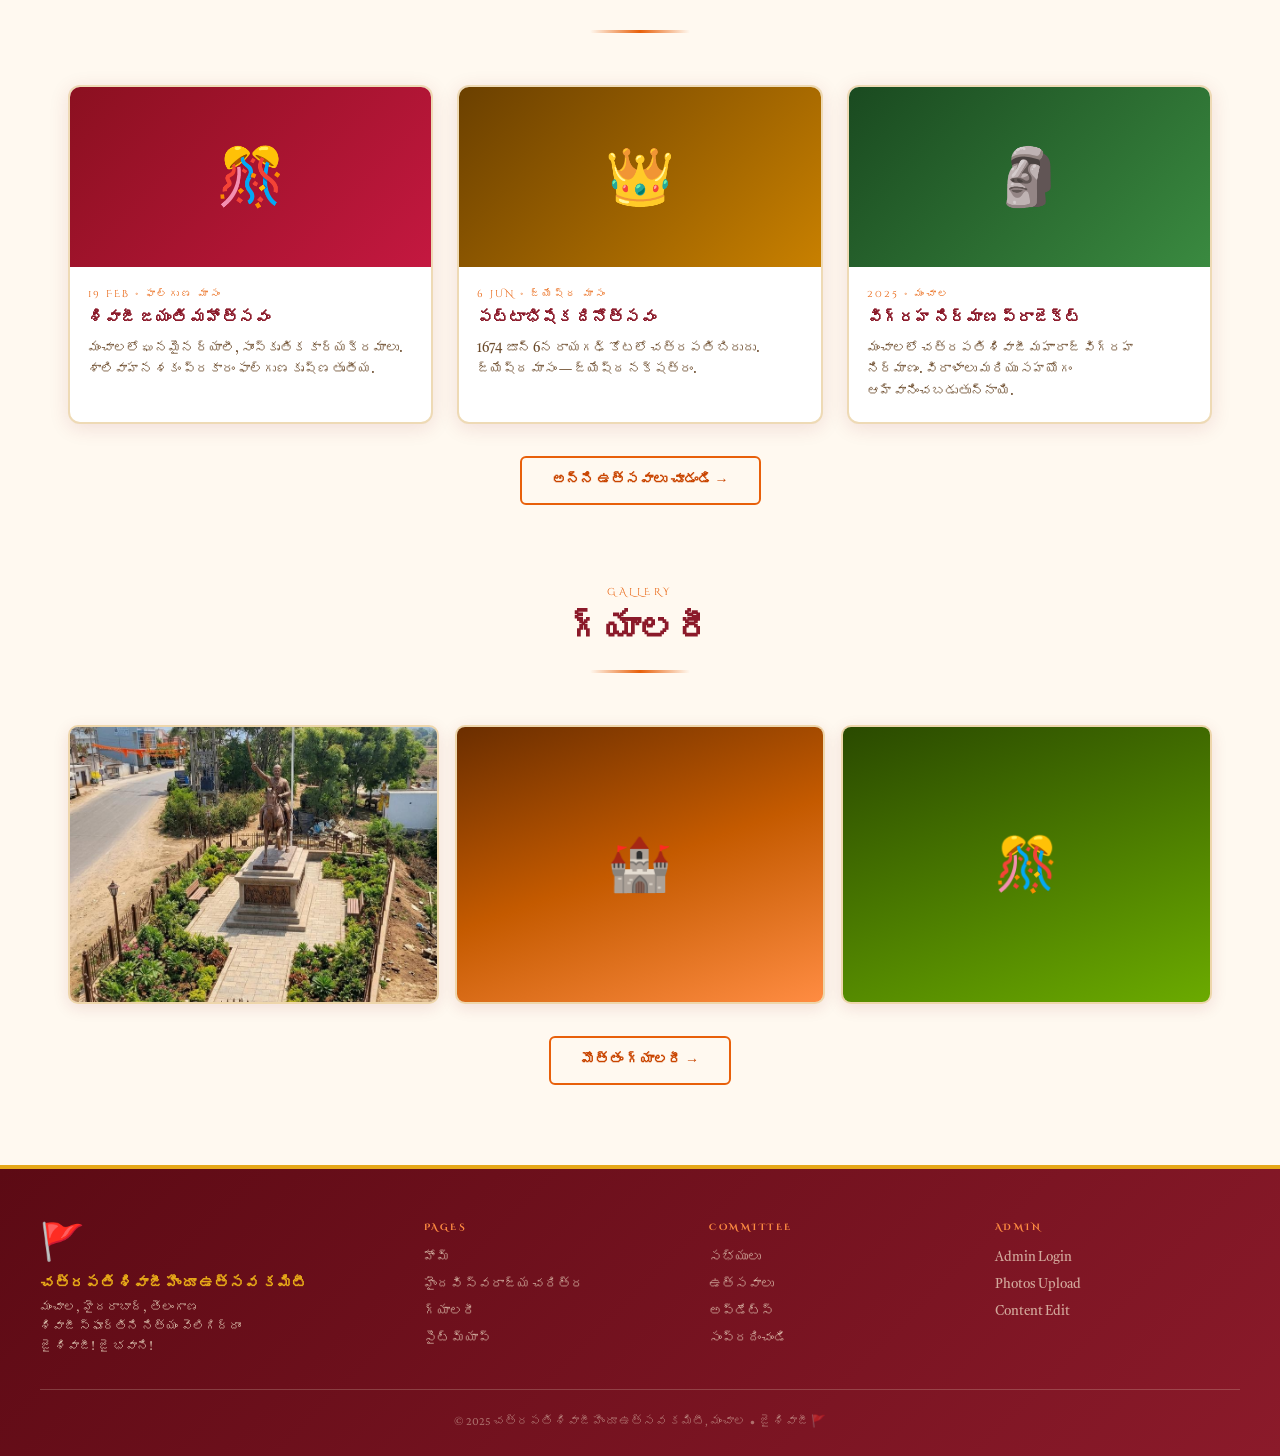
==== commit bbbdb97f: "Add files via upload" ====
--- a/index.html
+++ b/index.html
@@ -29,7 +29,7 @@
 <!-- ── HERO ── -->
 <section class="hero">
   <div class="hero-bg">
-    <img src="https://upload.wikimedia.org/wikipedia/commons/thumb/f/f5/Shivaji_BhosaleI.jpg/1200px-Shivaji_BhosaleI.jpg"
+    <img src="[data-uri]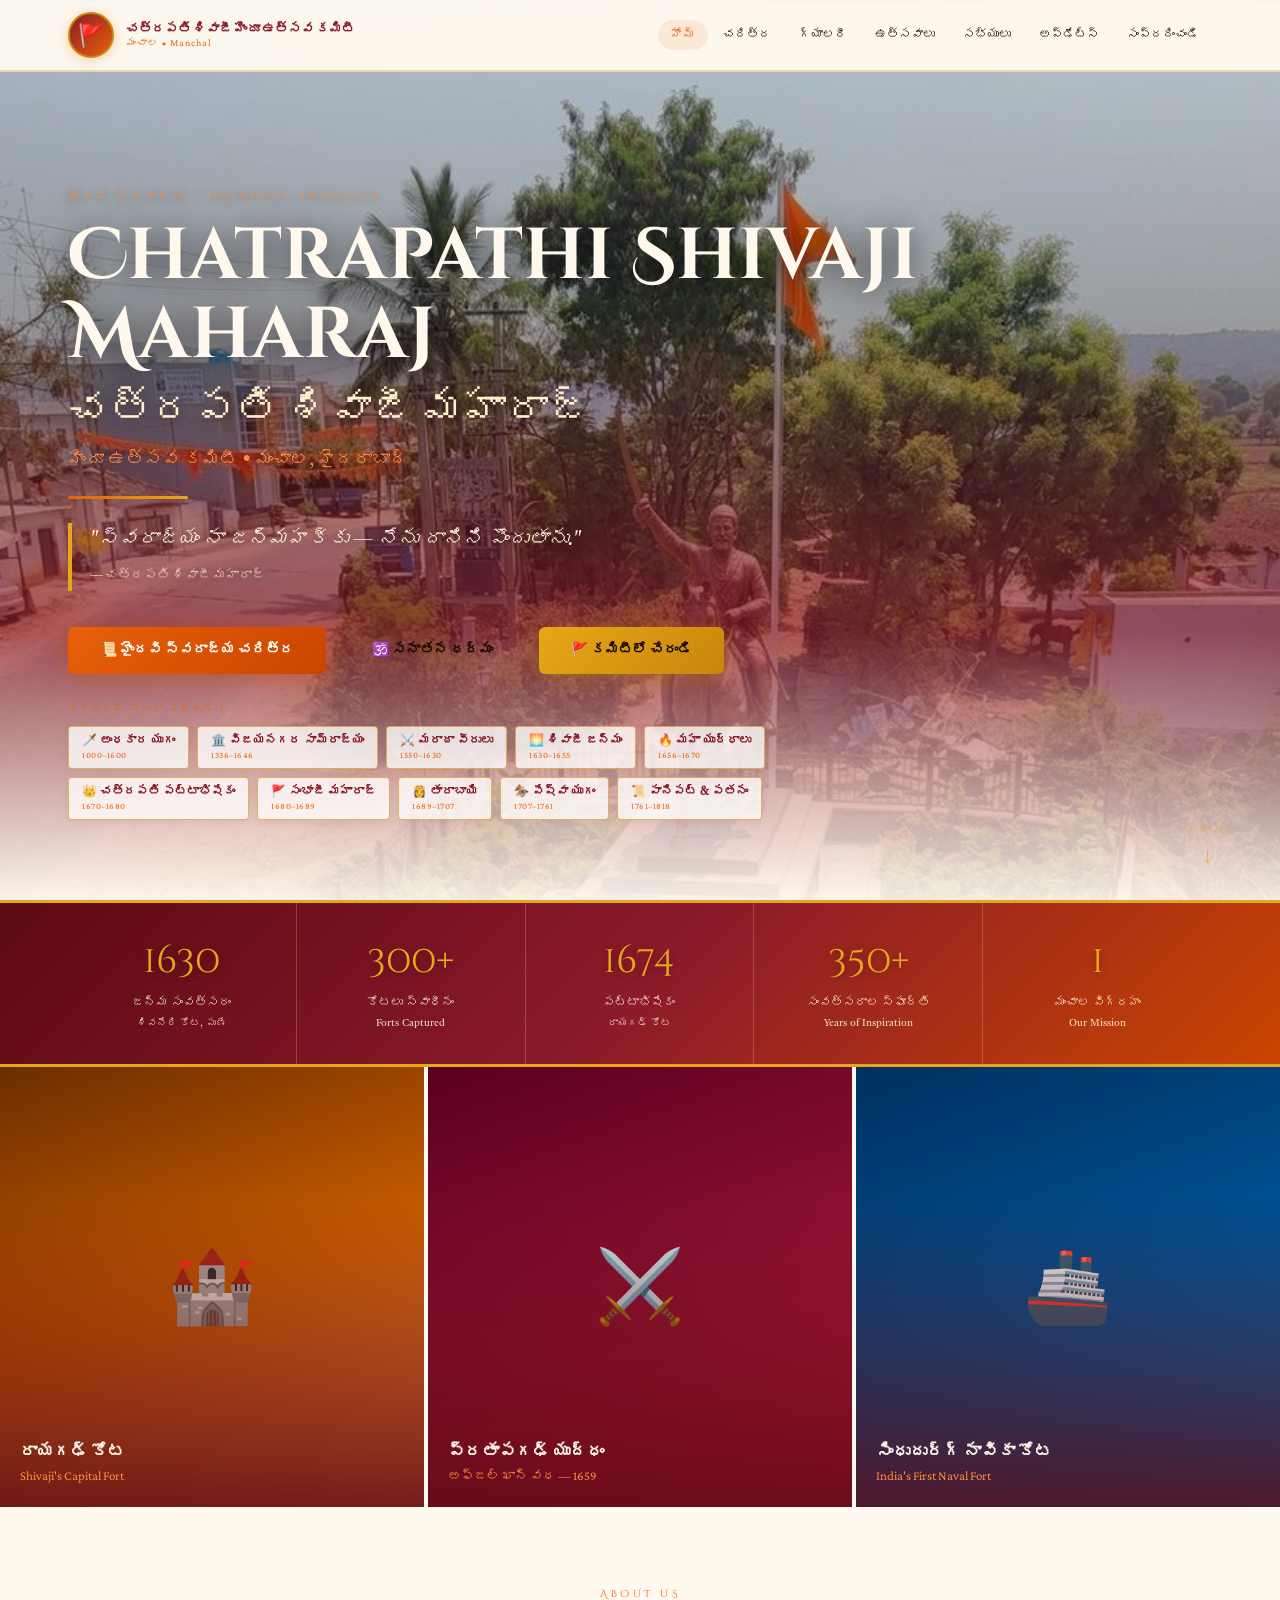
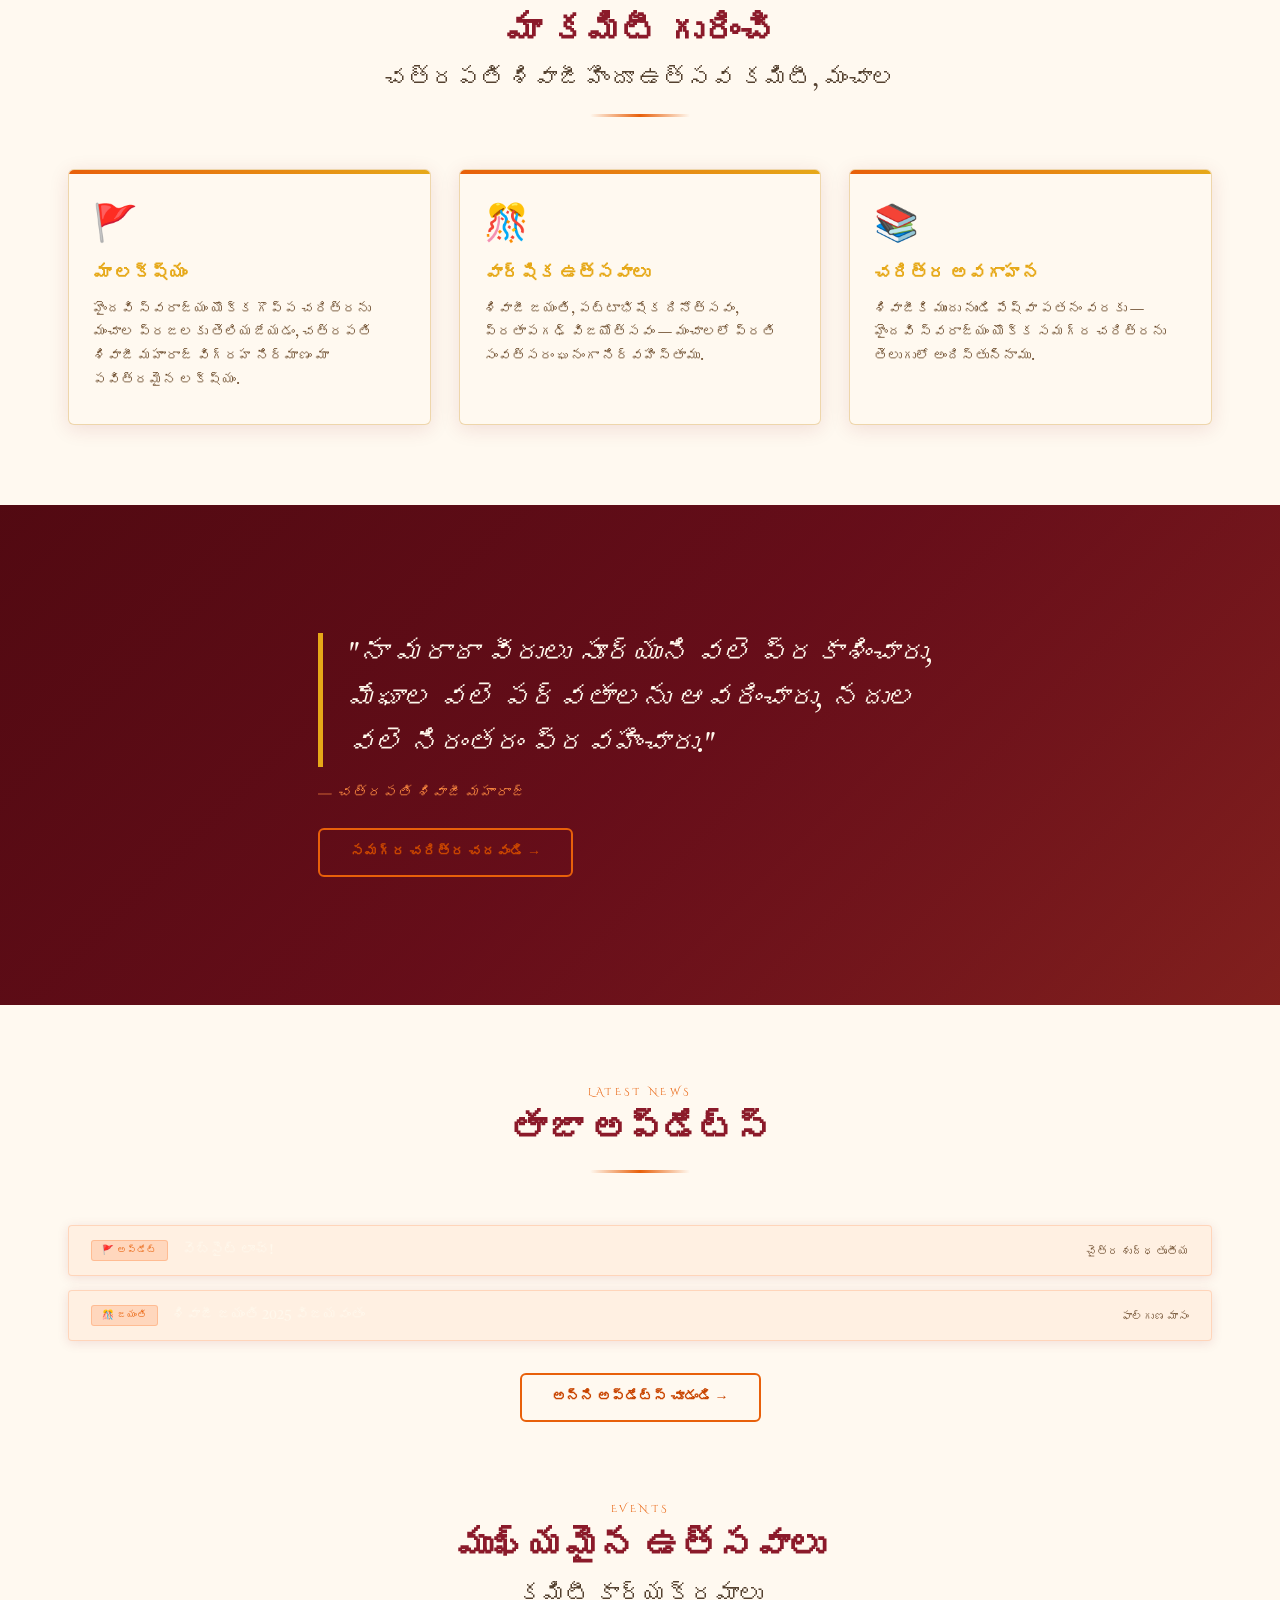
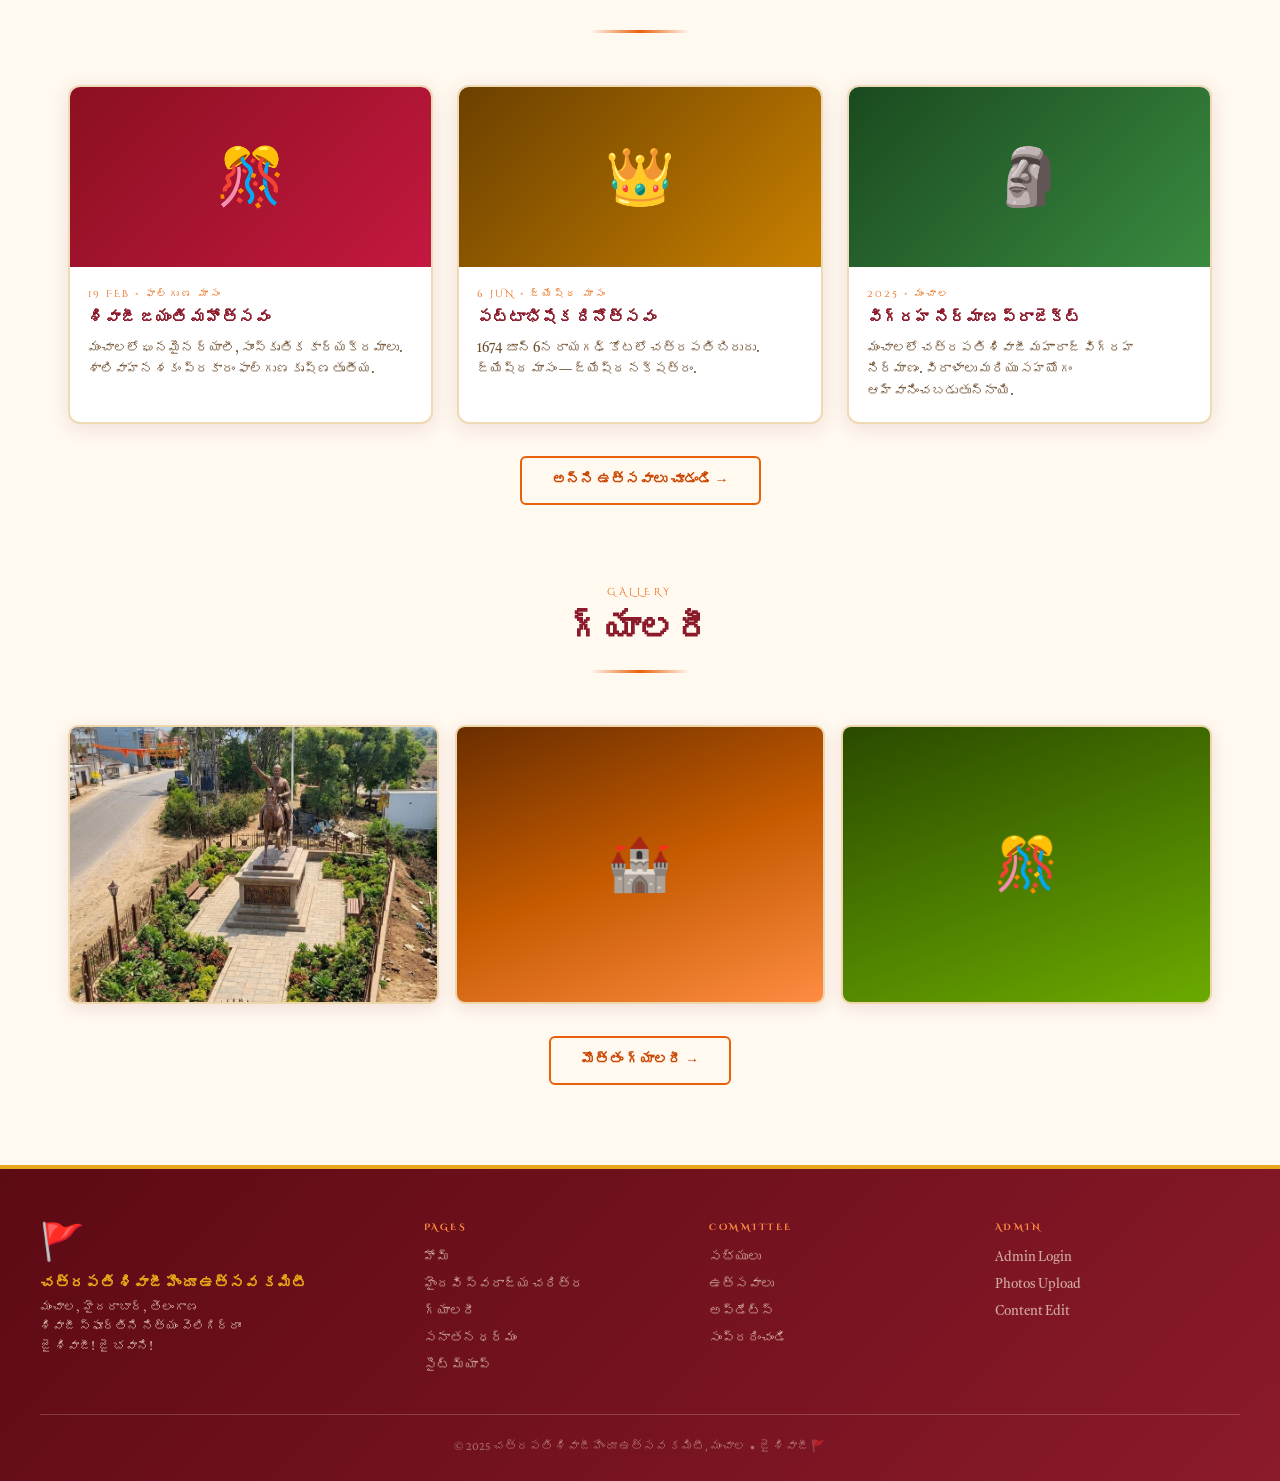
==== commit defddc09: "Add files via upload" ====
--- a/index.html
+++ b/index.html
@@ -21,6 +21,12 @@
 .ns-title{font-family:'Tiro Devanagari Sanskrit',serif;font-size:14px;color:var(--cream);flex:1}
 .ns-date{font-size:11px;color:var(--muted);white-space:nowrap}
 @media(max-width:768px){.why-grid{grid-template-columns:1fr}}
+.hero-chapters{margin-top:28px;max-width:720px}
+.hc-label{font-family:'Cinzel Decorative',cursive;font-size:9px;letter-spacing:2.5px;color:var(--saffron);text-transform:uppercase;margin-bottom:12px;display:block;opacity:.85}
+.hc-grid{display:flex;flex-wrap:wrap;gap:8px}
+.hc-chip{display:inline-flex;flex-direction:column;background:rgba(255,255,255,.78);border:1px solid var(--border2);border-radius:4px;padding:7px 13px;font-family:'Tiro Devanagari Sanskrit',serif;font-size:12px;color:var(--maroon);font-weight:600;transition:all .25s;line-height:1.2;box-shadow:0 2px 8px rgba(100,40,10,.08);cursor:pointer;text-decoration:none}
+.hc-chip span{font-size:9px;color:var(--saffron);font-family:'Crimson Pro',serif;font-weight:400;margin-top:2px;letter-spacing:.5px}
+.hc-chip:hover{background:#fff;border-color:var(--saffron);transform:translateY(-2px);box-shadow:0 6px 18px rgba(212,90,0,.18);color:var(--maroon2)}
 </style>
 </head>
 <body>
@@ -45,7 +51,25 @@
     </blockquote>
     <div class="hero-btns">
       <a href="history.html" class="btn btn-primary">📜 హైందవి స్వరాజ్య చరిత్ర</a>
+      <a href="dharma.html" class="btn btn-saffron">🕉️ సనాతన ధర్మం</a>
       <a href="contact.html" class="btn btn-gold">🚩 కమిటీలో చేరండి</a>
+    </div>
+
+    <!-- Chapter quick links -->
+    <div class="hero-chapters">
+      <p class="hc-label">చరిత్రలో నేరుగా వెళ్ళండి ↓</p>
+      <div class="hc-grid">
+        <a href="history.html#era1" class="hc-chip">🗡️ అంధకార యుగం<span>1000–1600</span></a>
+        <a href="history.html#era2" class="hc-chip">🏛️ విజయనగర సామ్రాజ్యం<span>1336–1646</span></a>
+        <a href="history.html#era3" class="hc-chip">⚔️ మరాఠా వీరులు<span>1550–1630</span></a>
+        <a href="history.html#era4" class="hc-chip">🌅 శివాజీ జన్మం<span>1630–1655</span></a>
+        <a href="history.html#era5" class="hc-chip">🔥 మహా యుద్ధాలు<span>1656–1670</span></a>
+        <a href="history.html#era6" class="hc-chip">👑 చత్రపతి పట్టాభిషేకం<span>1670–1680</span></a>
+        <a href="history.html#era7" class="hc-chip">🚩 సంభాజీ మహారాజ్<span>1680–1689</span></a>
+        <a href="history.html#era8" class="hc-chip">👸 తారాబాయి<span>1689–1707</span></a>
+        <a href="history.html#era9" class="hc-chip">🏇 పేష్వా యుగం<span>1707–1761</span></a>
+        <a href="history.html#era10" class="hc-chip">📜 పానిపట్ & పతనం<span>1761–1818</span></a>
+      </div>
     </div>
   </div>
   <div class="hero-scroll"><span>SCROLL</span></div>
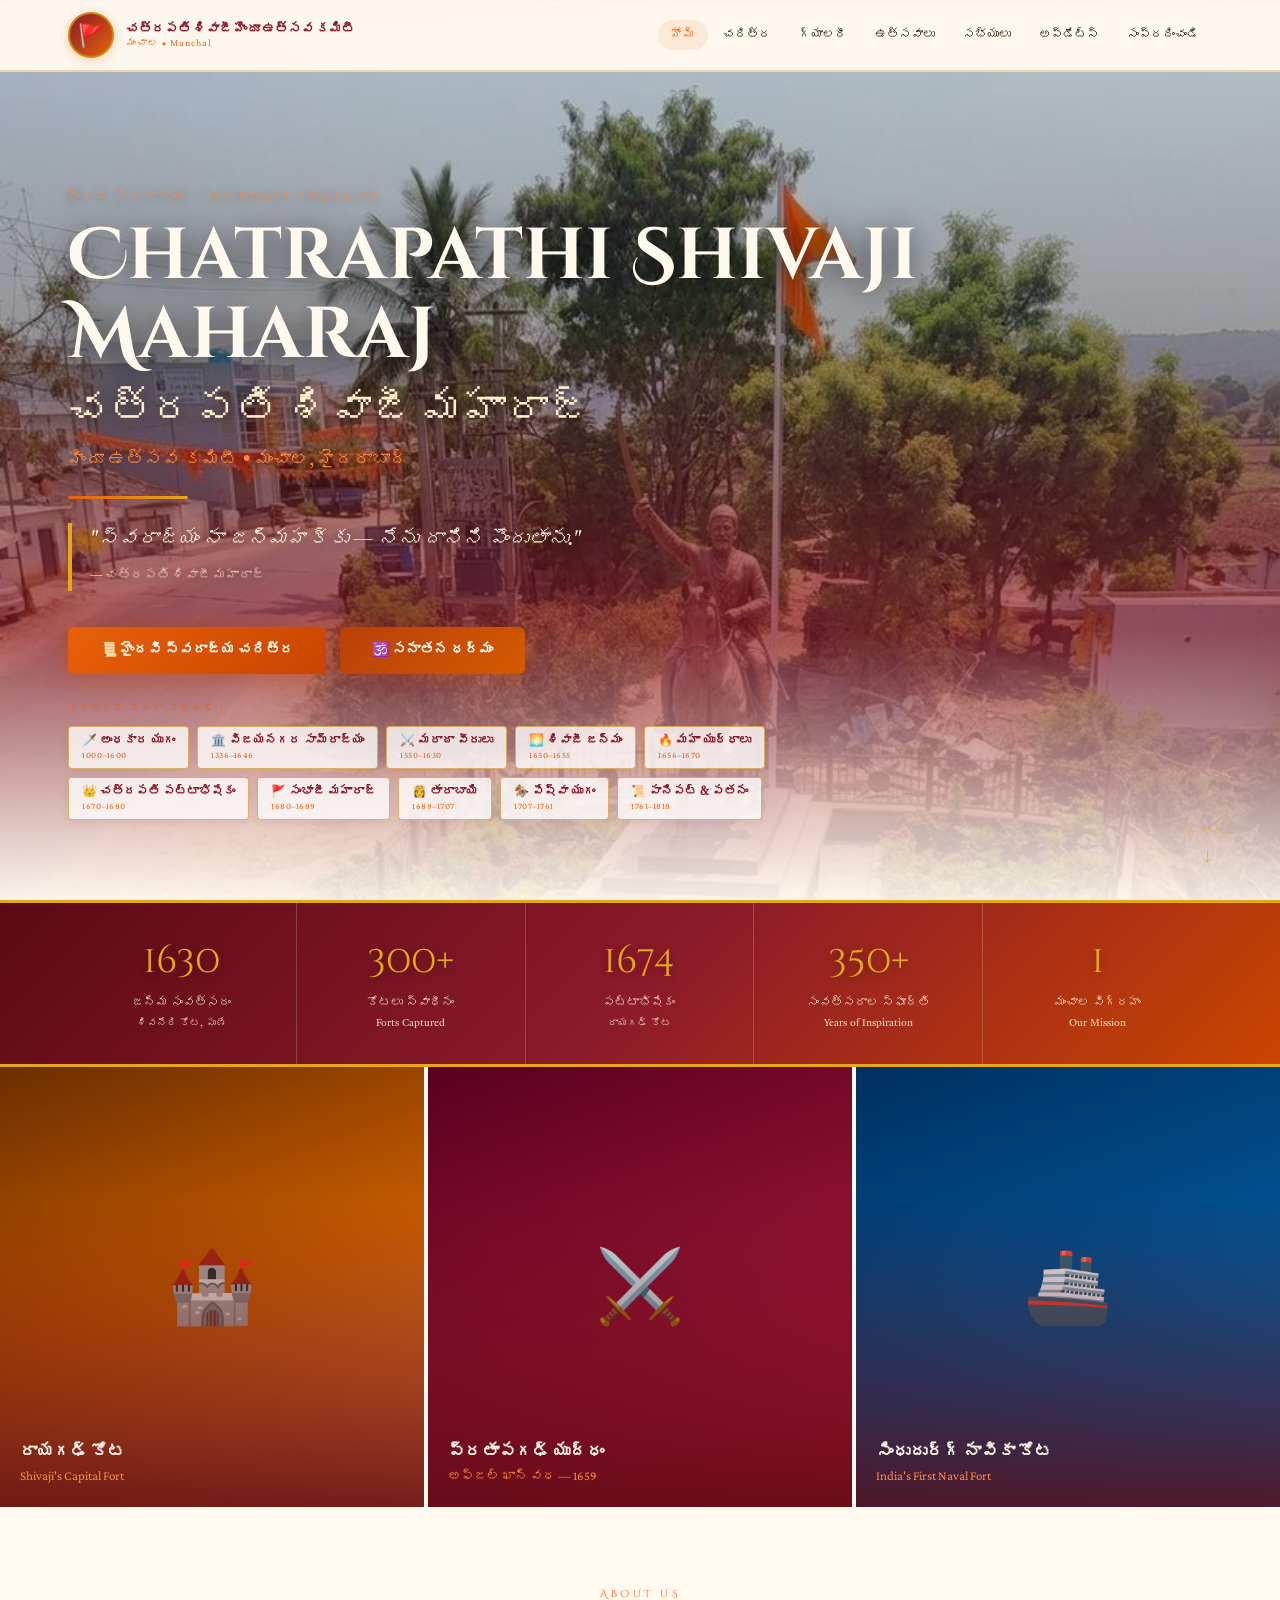
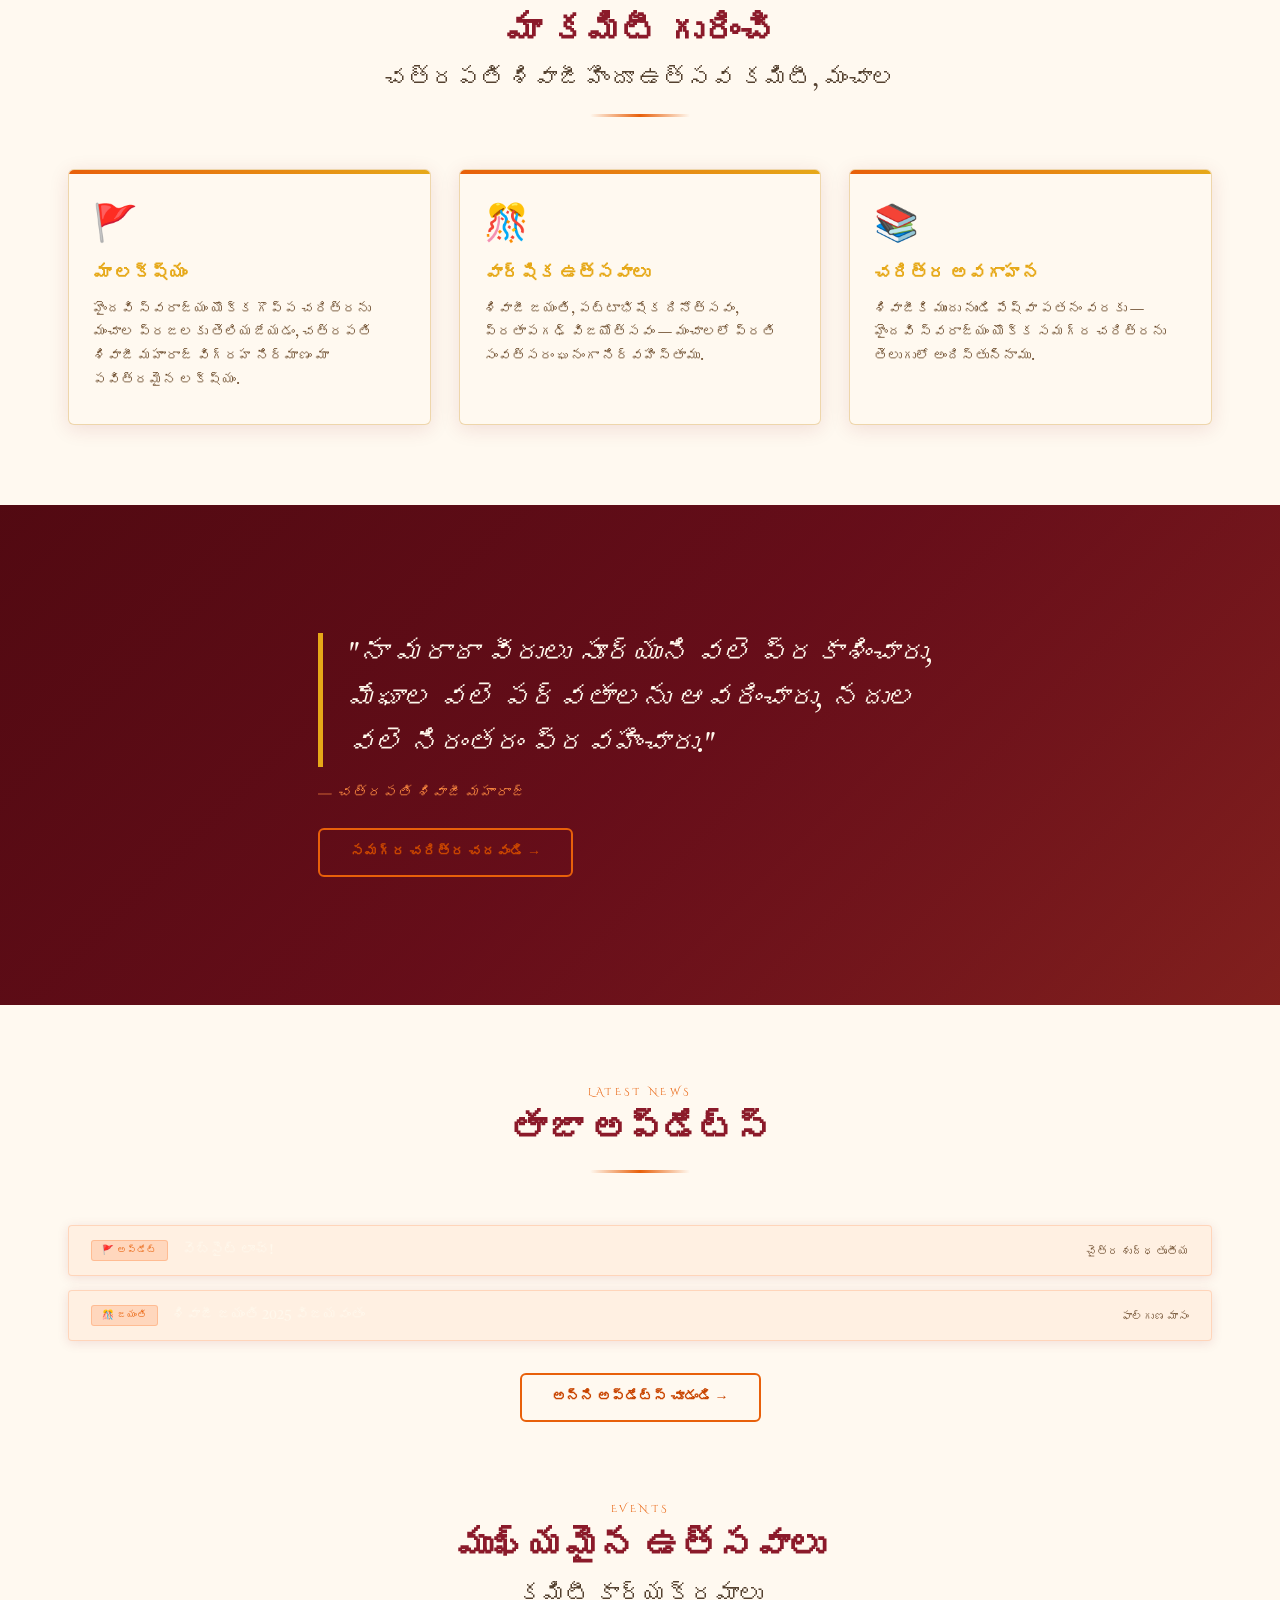
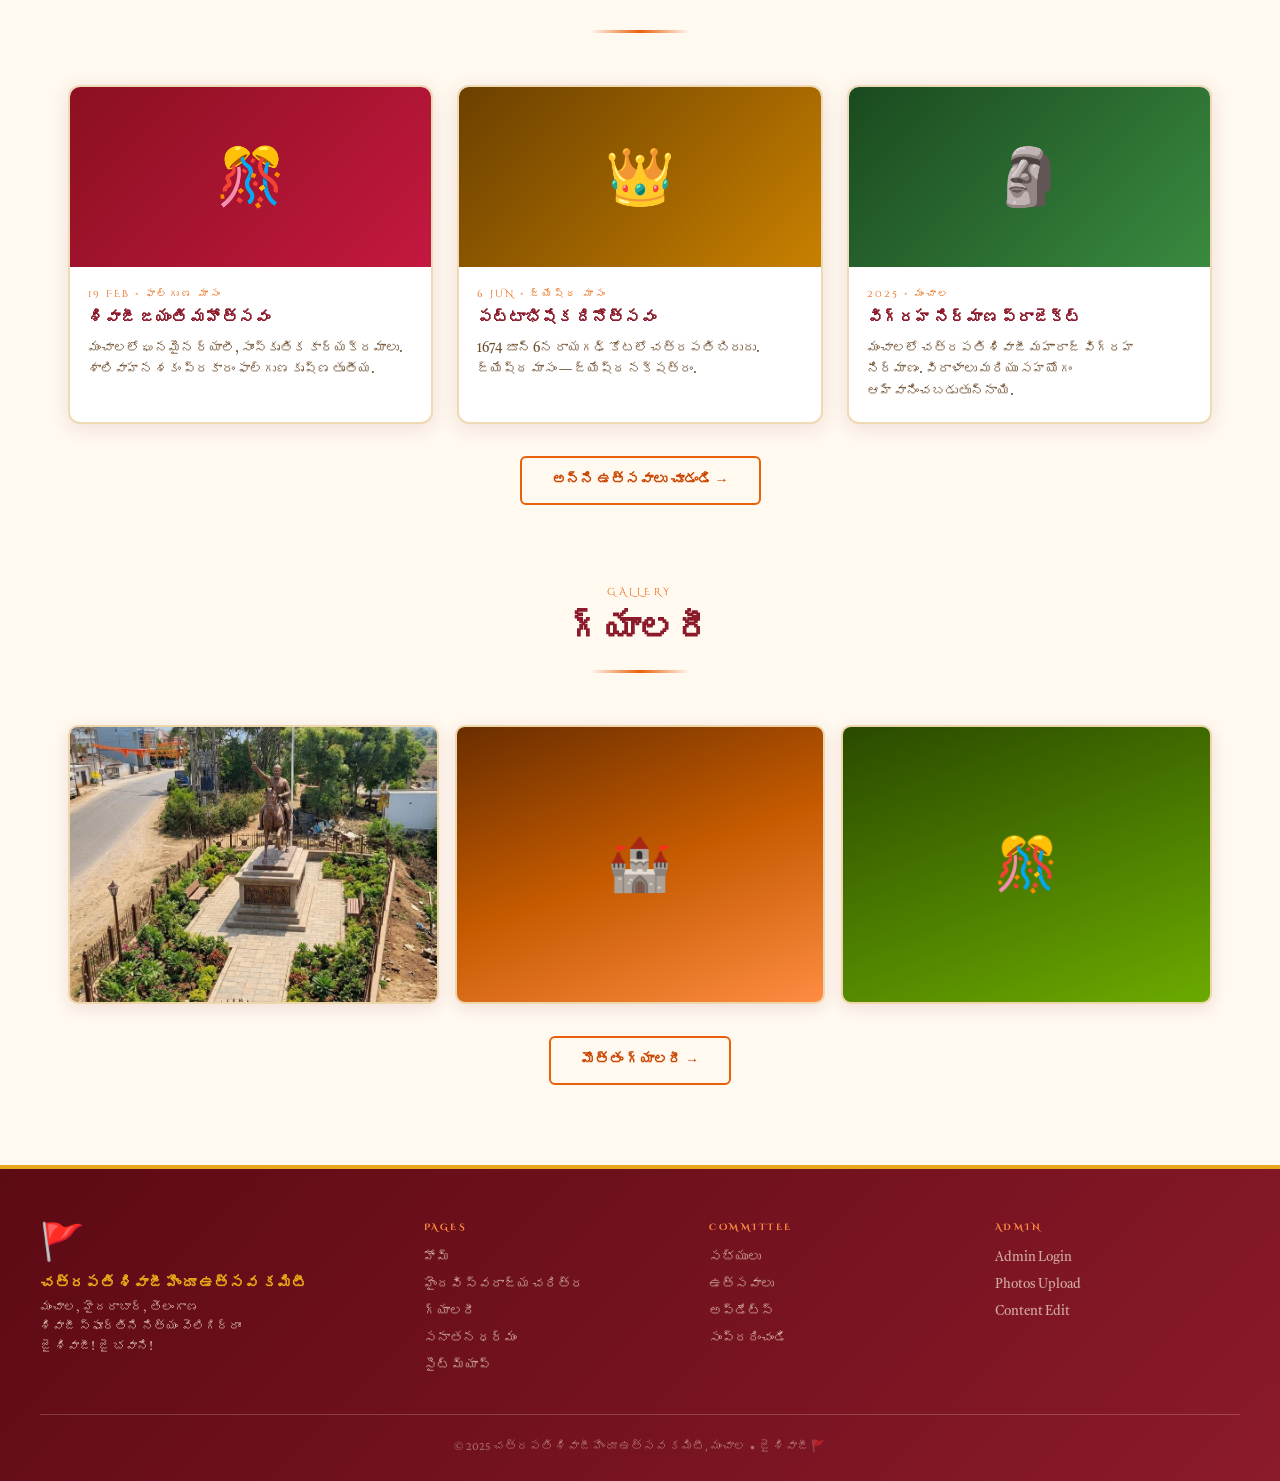
==== commit 9ed01d26: "Add files via upload" ====
--- a/index.html
+++ b/index.html
@@ -51,8 +51,7 @@
     </blockquote>
     <div class="hero-btns">
       <a href="history.html" class="btn btn-primary">📜 హైందవి స్వరాజ్య చరిత్ర</a>
-      <a href="dharma.html" class="btn btn-saffron">🕉️ సనాతన ధర్మం</a>
-      <a href="contact.html" class="btn btn-gold">🚩 కమిటీలో చేరండి</a>
+      <a href="dharma.html" class="btn btn-saffron" style="background:linear-gradient(135deg,#B8400A,#D45A00);color:#fff;box-shadow:0 4px 16px rgba(180,64,10,.35)">🕉️ సనాతన ధర్మం</a>
     </div>
 
     <!-- Chapter quick links -->
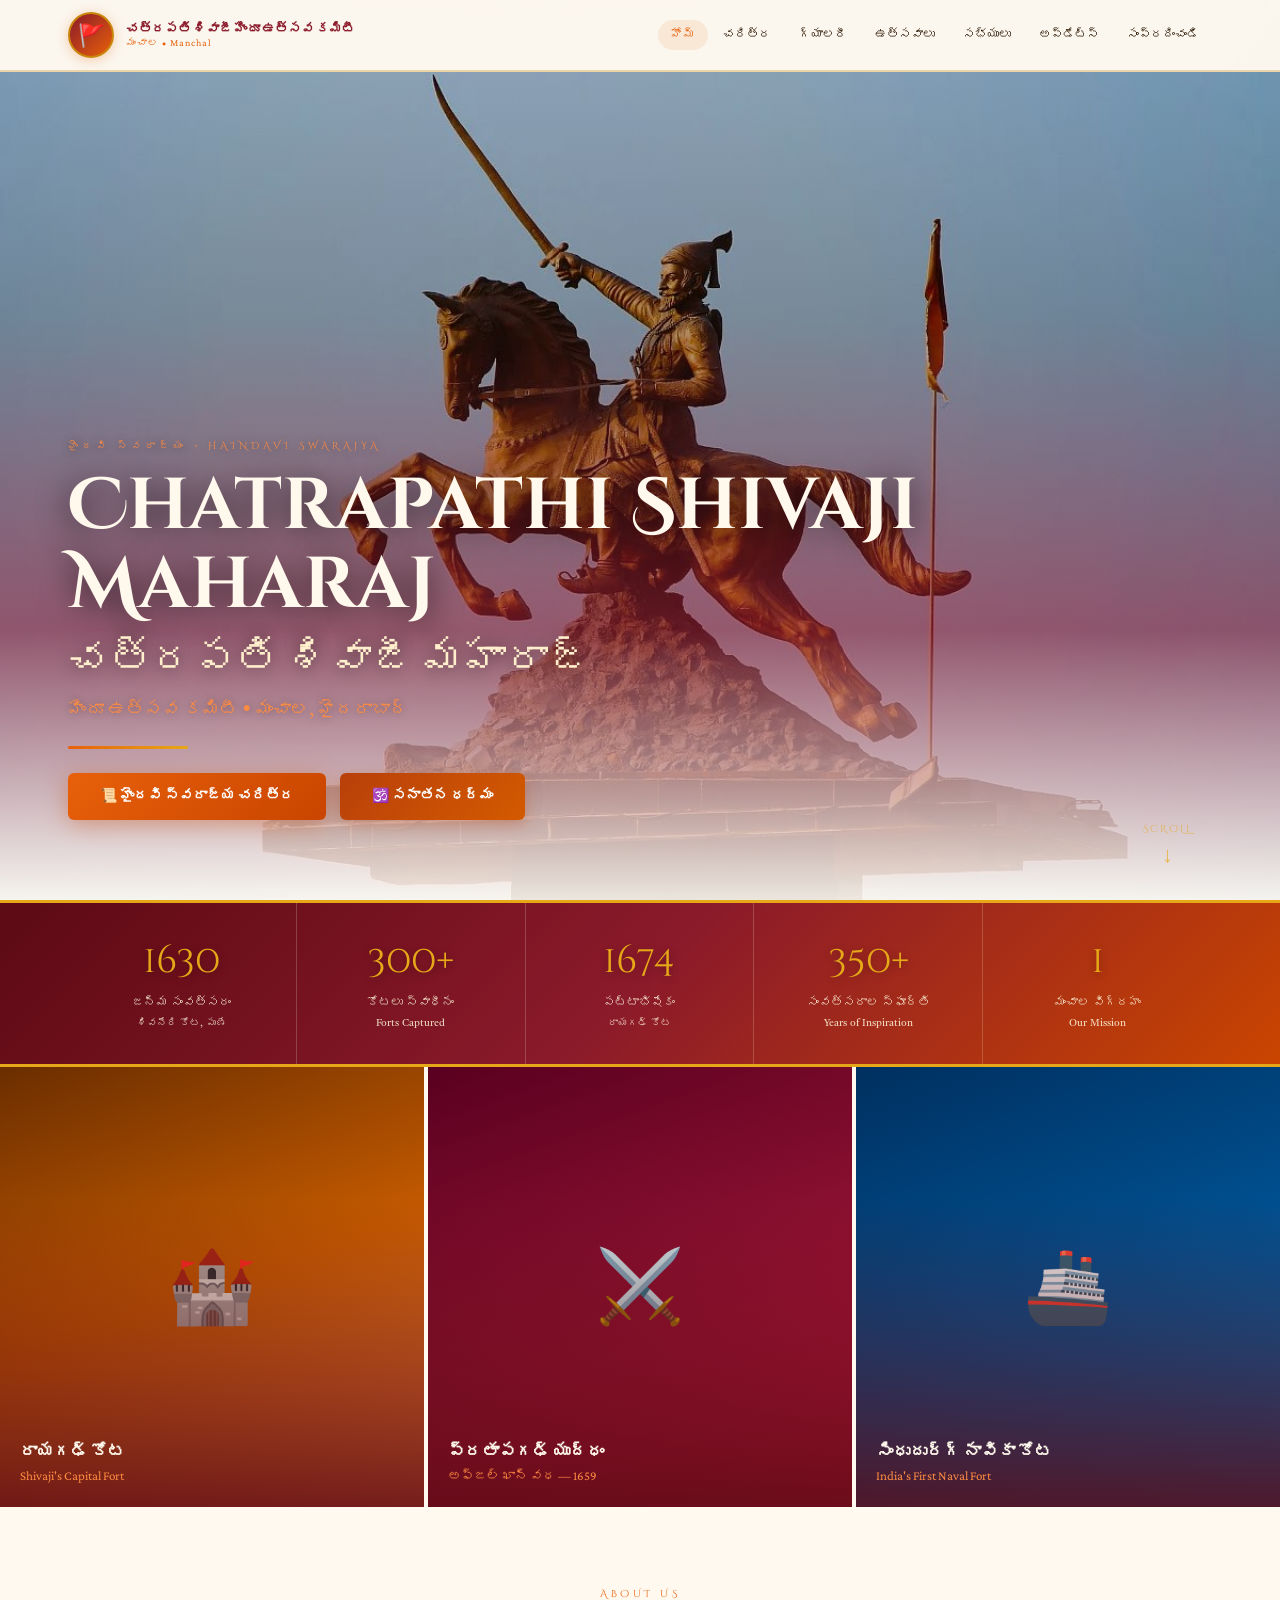
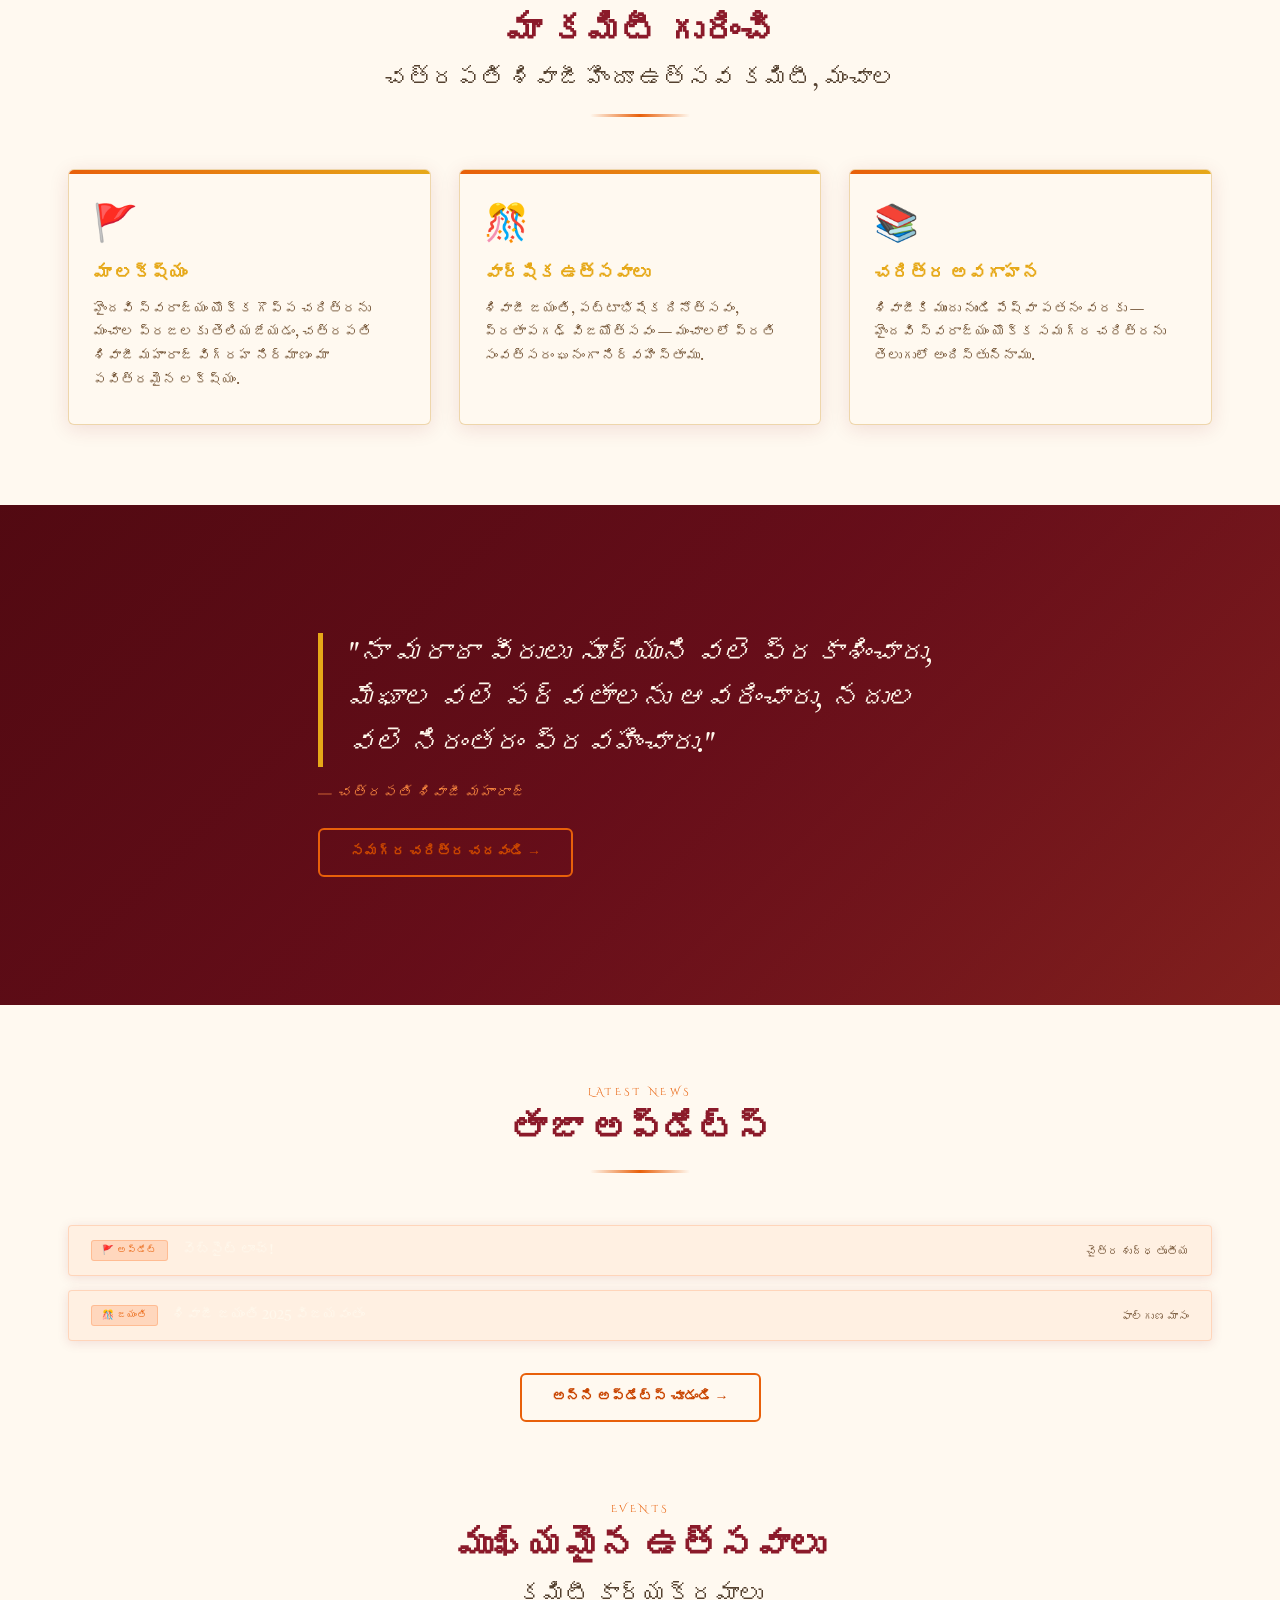
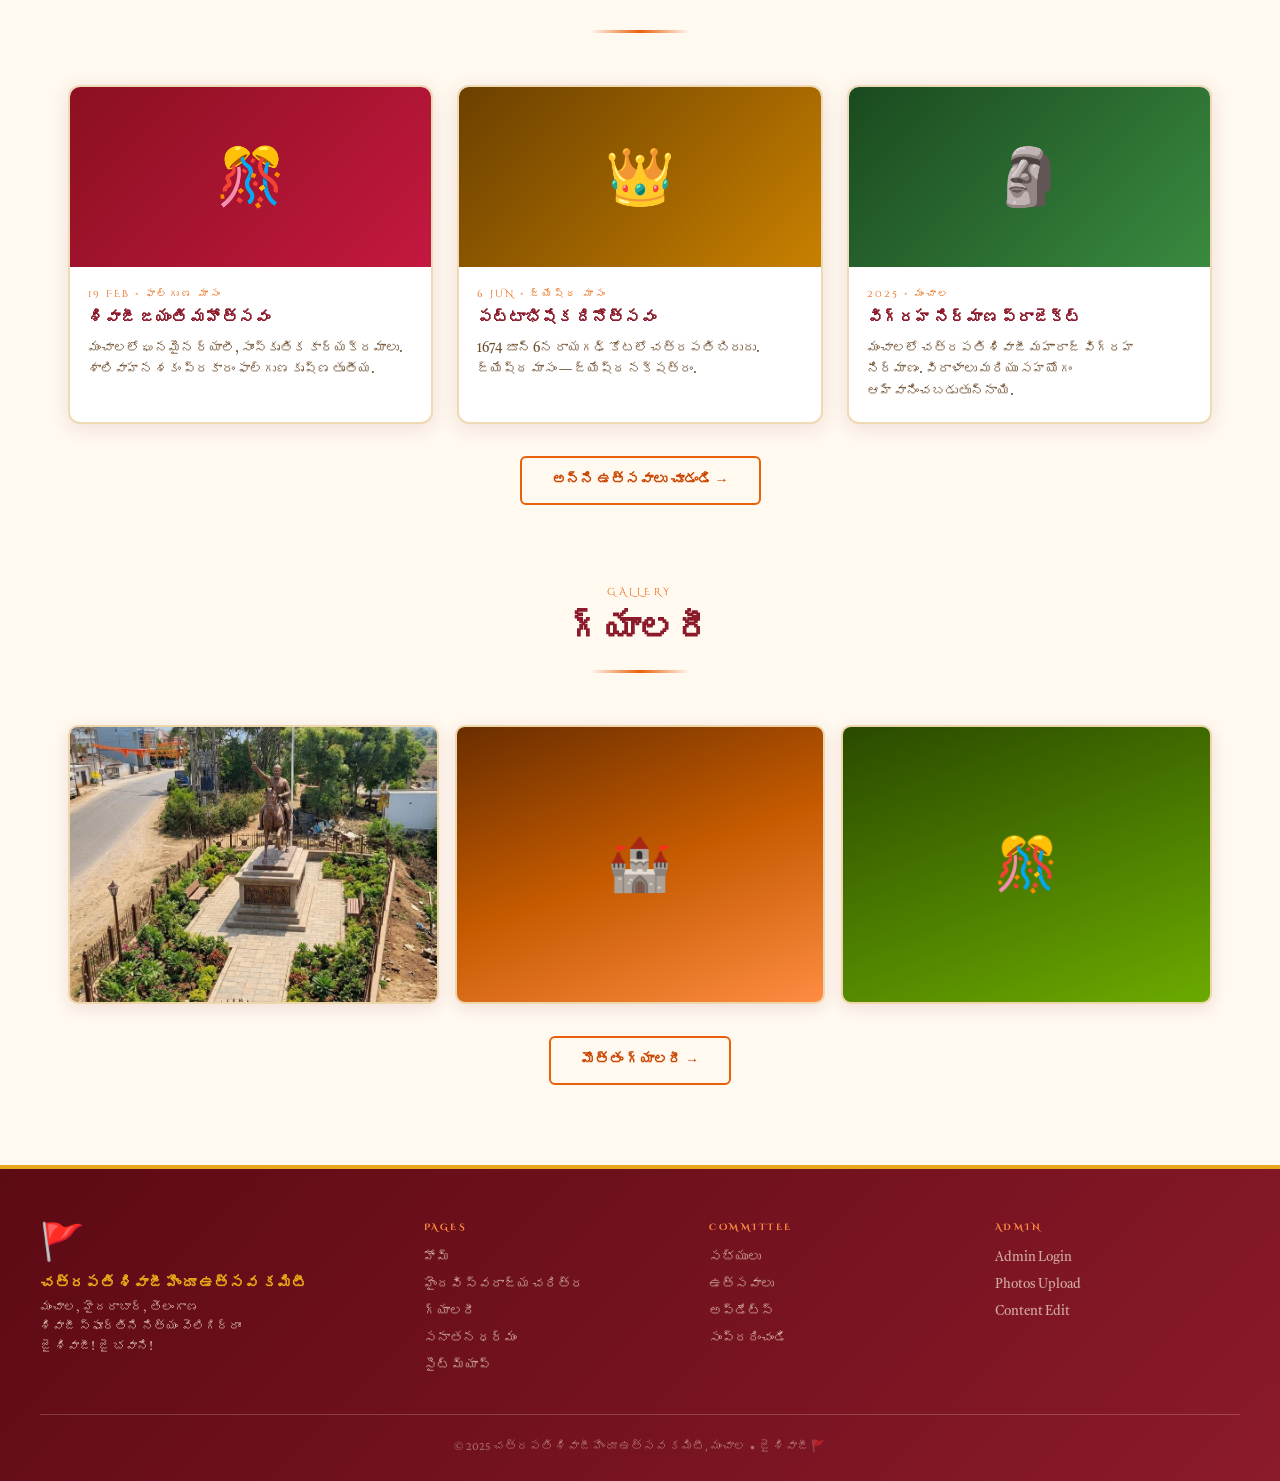
==== commit a5c9075e: "Add files via upload" ====
--- a/index.html
+++ b/index.html
@@ -21,12 +21,12 @@
 .ns-title{font-family:'Tiro Devanagari Sanskrit',serif;font-size:14px;color:var(--cream);flex:1}
 .ns-date{font-size:11px;color:var(--muted);white-space:nowrap}
 @media(max-width:768px){.why-grid{grid-template-columns:1fr}}
-.hero-chapters{margin-top:28px;max-width:720px}
-.hc-label{font-family:'Cinzel Decorative',cursive;font-size:9px;letter-spacing:2.5px;color:var(--saffron);text-transform:uppercase;margin-bottom:12px;display:block;opacity:.85}
-.hc-grid{display:flex;flex-wrap:wrap;gap:8px}
-.hc-chip{display:inline-flex;flex-direction:column;background:rgba(255,255,255,.78);border:1px solid var(--border2);border-radius:4px;padding:7px 13px;font-family:'Tiro Devanagari Sanskrit',serif;font-size:12px;color:var(--maroon);font-weight:600;transition:all .25s;line-height:1.2;box-shadow:0 2px 8px rgba(100,40,10,.08);cursor:pointer;text-decoration:none}
-.hc-chip span{font-size:9px;color:var(--saffron);font-family:'Crimson Pro',serif;font-weight:400;margin-top:2px;letter-spacing:.5px}
-.hc-chip:hover{background:#fff;border-color:var(--saffron);transform:translateY(-2px);box-shadow:0 6px 18px rgba(212,90,0,.18);color:var(--maroon2)}
+
+
+
+
+
+
 </style>
 </head>
 <body>
@@ -35,7 +35,7 @@
 <!-- ── HERO ── -->
 <section class="hero">
   <div class="hero-bg">
-    <img src="[data-uri]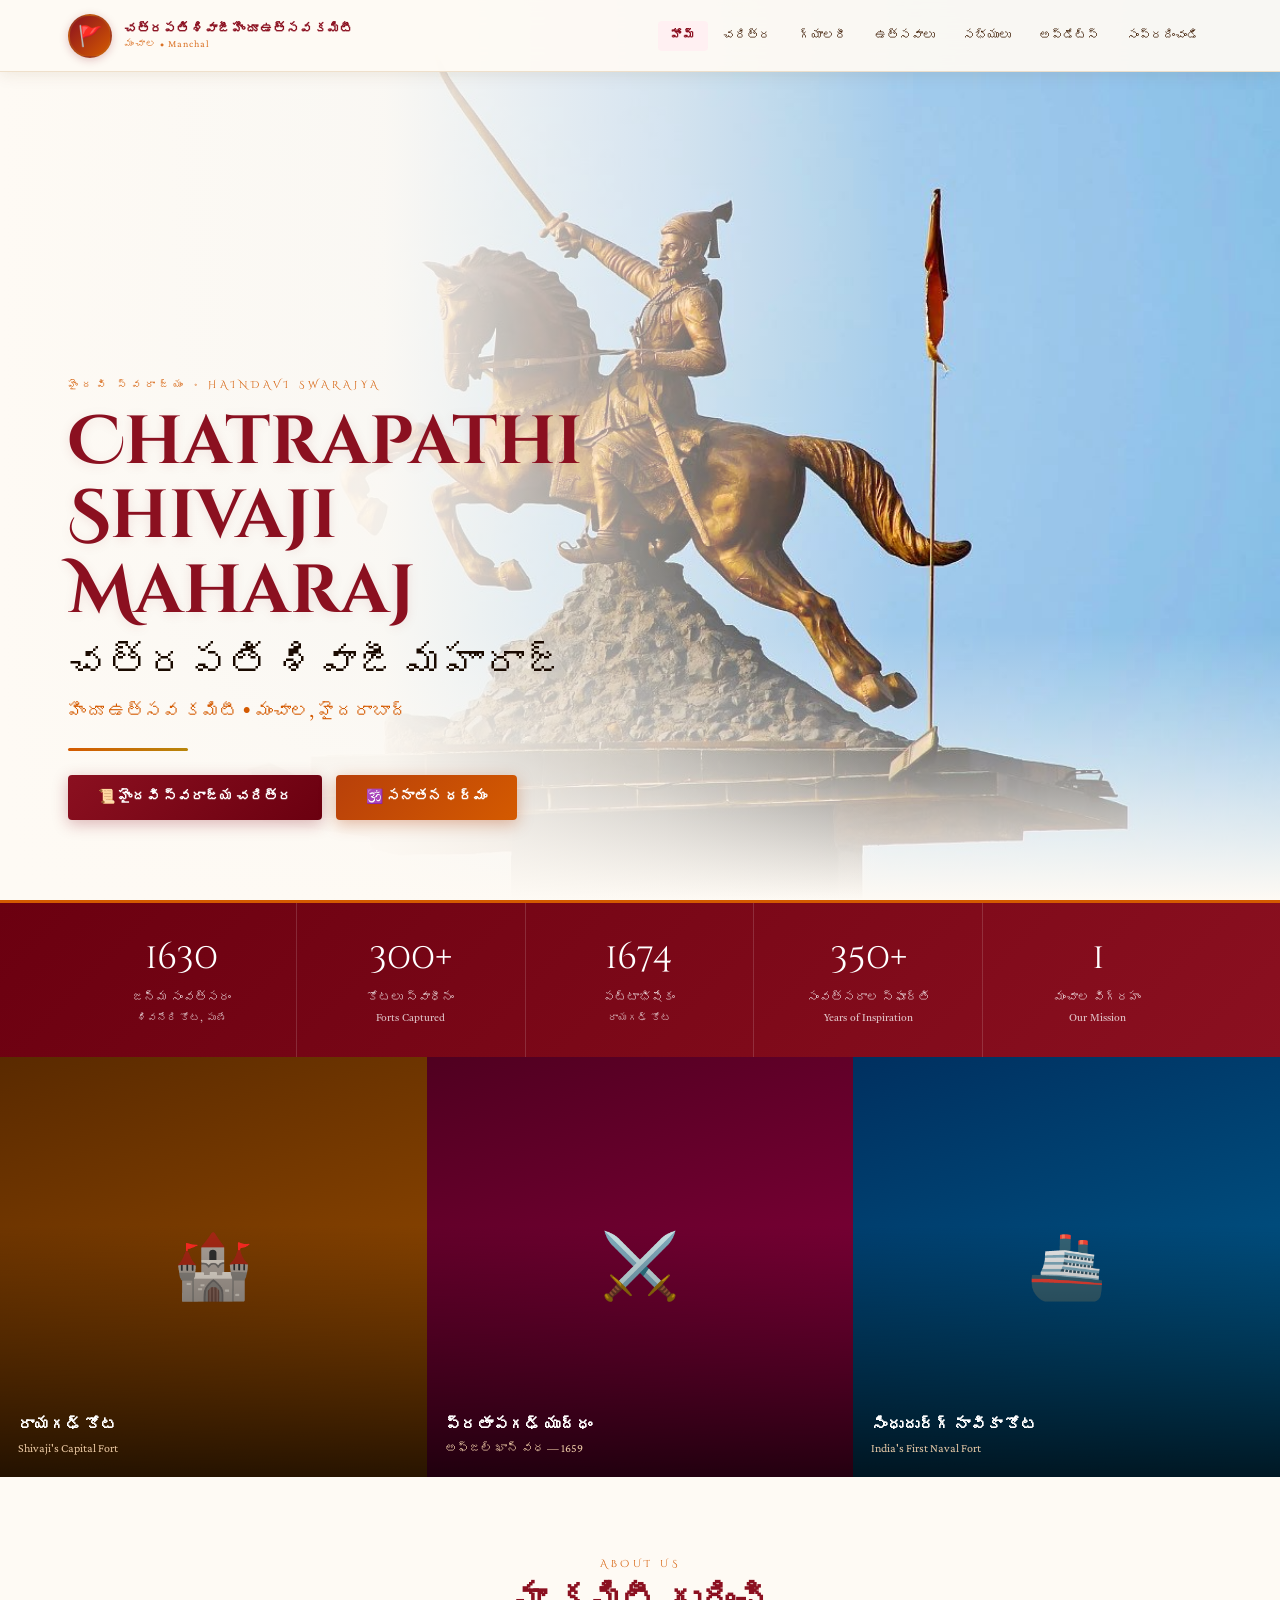
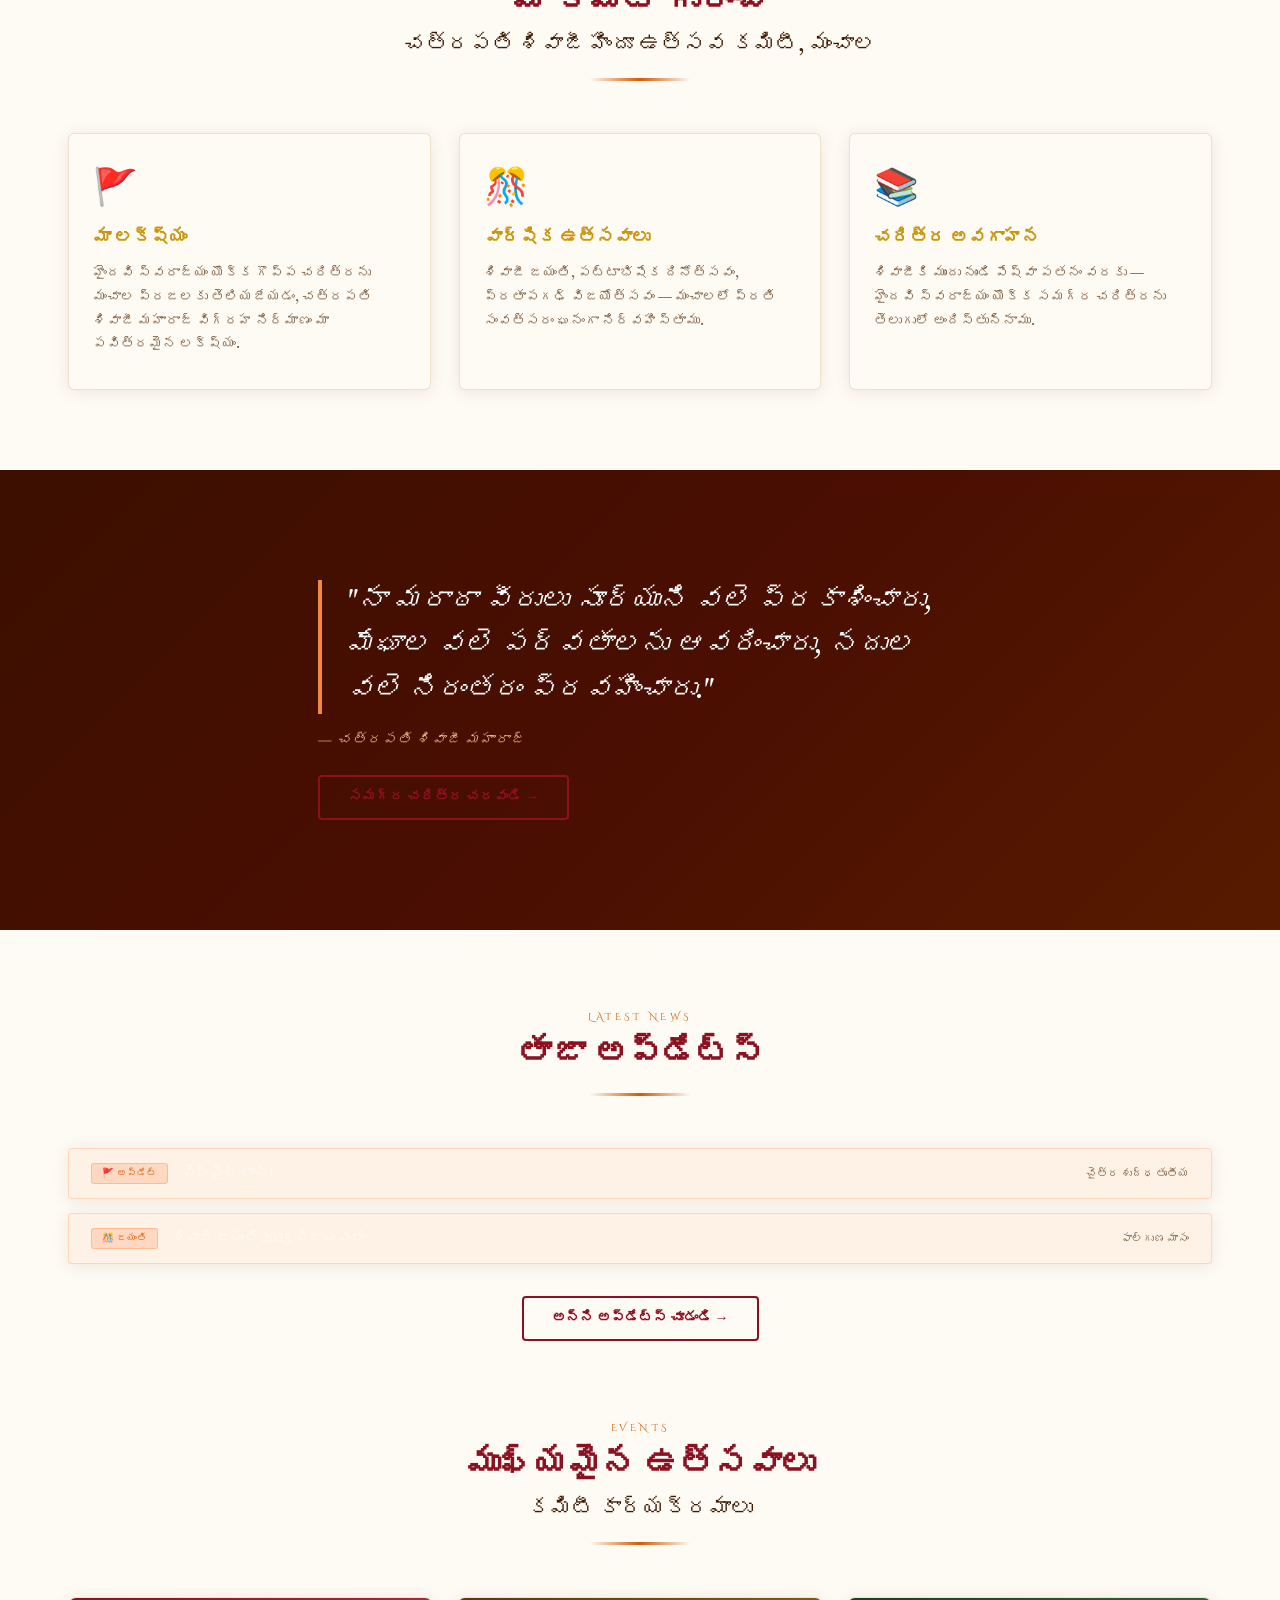
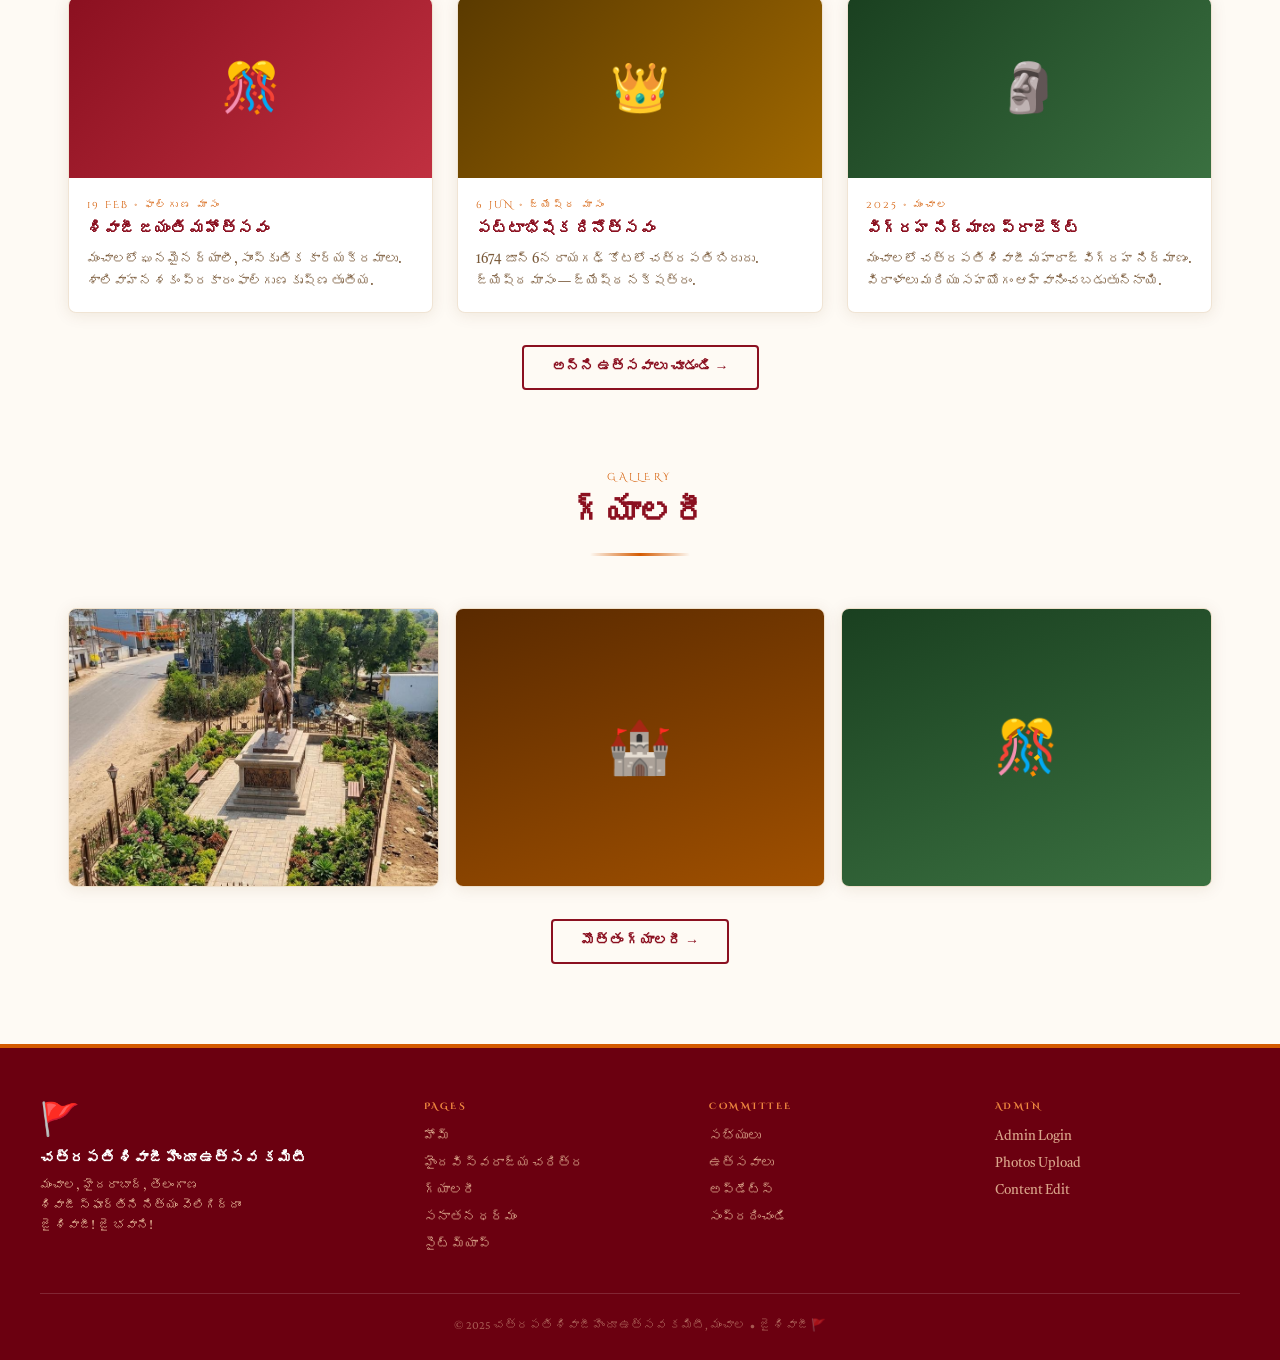
==== commit c12e6641: "Add files via upload" ====
--- a/index.html
+++ b/index.html
@@ -39,7 +39,7 @@
          alt="చత్రపతి శివాజీ మహారాజ్"
          onerror="this.parentNode.style.background='linear-gradient(160deg,#0A0400 0%,#3D0008 35%,#6B2E00 65%,#1A0A00 100%)'">
   </div>
-  <div class="hero-content">
+  <div class="hero-content"><div style="max-width:500px">
     <span class="hero-tag">హైందవి స్వరాజ్యం • Haindavi Swarajya</span>
     <h1 class="hero-title">Chatrapathi Shivaji<br>Maharaj</h1>
     <p class="hero-telugu">చత్రపతి శివాజీ మహారాజ్</p>
@@ -49,8 +49,6 @@
       <a href="history.html" class="btn btn-primary">📜 హైందవి స్వరాజ్య చరిత్ర</a>
       <a href="dharma.html" class="btn btn-saffron" style="background:linear-gradient(135deg,#B8400A,#D45A00);color:#fff;box-shadow:0 4px 16px rgba(180,64,10,.35)">🕉️ సనాతన ధర్మం</a>
     </div>
-
-  <div class="hero-scroll"><span>SCROLL</span></div>
 </section>
 
 <!-- ── STATS BAR ── -->
--- a/styles.css
+++ b/styles.css
@@ -2,311 +2,326 @@
 
 *,*::before,*::after{margin:0;padding:0;box-sizing:border-box}
 :root{
-  --saffron:#E8600A;--saffron2:#C94500;--saffron3:#FF8C42;--saffron-light:#FFF3E8;
-  --gold:#C8860A;--gold2:#E6A818;--gold3:#8B5E00;--gold-light:#FFF8E0;
-  --maroon:#8B1A2A;--maroon2:#5C0A14;
-  --bg:#FFF9F0;--bg2:#FFF3E0;--bg3:#FEE8C8;
-  --ink:#1A0A00;--ink2:#2A1400;
-  --cream:#FFF8EC;--cream2:#F5E0C0;
-  --muted:#6B4A2A;
-  --border:rgba(200,134,10,0.3);--border2:rgba(200,134,10,0.6);
-  --shadow:rgba(139,26,42,0.12);
+  /* Light palette */
+  --bg:#FEFAF4;
+  --bg2:#FFF5E6;
+  --bg3:#FEF0D8;
+  --cream:#FFF9F0;
+  --parchment:#F5E6C8;
+
+  /* Text */
+  --text:#1A0A00;
+  --text2:#3D1A00;
+  --text3:#6B3A10;
+  --muted:#7A5A3A;
+  --light-text:#A07850;
+
+  /* Accents */
+  --saffron:#D45A00;
+  --saffron2:#E87020;
+  --saffron3:#F08840;
+  --saffron-light:#FFF0E0;
+  --gold:#B8860B;
+  --gold2:#C8960C;
+  --gold3:#E8B020;
+  --gold-light:#FFF8E0;
+  --maroon:#8B1020;
+  --maroon2:#6B0010;
+  --maroon-light:#FFF0F2;
+
+  /* Borders */
+  --border:rgba(180,120,40,0.2);
+  --border2:rgba(180,120,40,0.45);
+  --border3:rgba(180,120,40,0.7);
+
+  /* Shadows */
+  --shadow:0 2px 16px rgba(100,60,10,0.1);
+  --shadow2:0 8px 32px rgba(100,60,10,0.15);
+  --shadow3:0 16px 48px rgba(100,60,10,0.2);
+
   --nav-h:72px;
 }
+
 html{scroll-behavior:smooth}
-body{background:var(--bg);color:var(--ink);font-family:'Crimson Pro',serif;overflow-x:hidden}
+body{background:var(--bg);color:var(--text);font-family:'Crimson Pro',serif;overflow-x:hidden}
 a{text-decoration:none;color:inherit}
 button,input,textarea,select{font-family:inherit}
 img{max-width:100%;display:block}
+
 ::-webkit-scrollbar{width:5px}
-::-webkit-scrollbar-track{background:var(--bg2)}
-::-webkit-scrollbar-thumb{background:var(--gold);border-radius:3px}
-
-/* NAV */
-nav{position:fixed;top:0;left:0;right:0;height:var(--nav-h);z-index:1000;transition:background .4s,box-shadow .4s;background:rgba(255,249,240,0.97);backdrop-filter:blur(16px);border-bottom:2px solid var(--border)}
-nav.scrolled{background:rgba(255,249,240,0.99);box-shadow:0 4px 32px rgba(139,26,42,0.12)}
+::-webkit-scrollbar-track{background:var(--bg3)}
+::-webkit-scrollbar-thumb{background:var(--gold2);border-radius:3px}
+
+/* Subtle texture on body */
+body::before{
+  content:'';position:fixed;inset:0;
+  background-image:url("data:image/svg+xml,%3Csvg width='60' height='60' viewBox='0 0 60 60' xmlns='http://www.w3.org/2000/svg'%3E%3Cg fill='none' fill-rule='evenodd'%3E%3Cg fill='%23b88020' fill-opacity='0.03'%3E%3Cpath d='M36 34v-4h-2v4h-4v2h4v4h2v-4h4v-2h-4zm0-30V0h-2v4h-4v2h4v4h2V6h4V4h-4zM6 34v-4H4v4H0v2h4v4h2v-4h4v-2H6zM6 4V0H4v4H0v2h4v4h2V6h4V4H6z'/%3E%3C/g%3E%3C/g%3E%3C/svg%3E");
+  pointer-events:none;z-index:0;
+}
+
+/* ─── NAV ─────────────────────────────────────────── */
+nav{
+  position:fixed;top:0;left:0;right:0;height:var(--nav-h);z-index:1000;
+  background:rgba(254,250,244,0.95);
+  backdrop-filter:blur(14px);
+  border-bottom:1px solid var(--border);
+  box-shadow:var(--shadow);
+  transition:all .3s;
+}
+nav.scrolled{background:rgba(254,250,244,0.98);box-shadow:var(--shadow2)}
 .nav-inner{max-width:1200px;margin:0 auto;height:100%;display:flex;align-items:center;justify-content:space-between;padding:0 28px}
 .nav-brand{display:flex;align-items:center;gap:12px}
-.nav-logo{width:46px;height:46px;border-radius:50%;background:linear-gradient(135deg,var(--maroon),var(--saffron));display:flex;align-items:center;justify-content:center;font-size:22px;border:2px solid var(--gold);flex-shrink:0;box-shadow:0 2px 12px rgba(232,96,10,0.3)}
-.nav-brand-text .l1{font-family:'Tiro Devanagari Sanskrit',serif;font-size:13px;color:var(--maroon);display:block;line-height:1.2;font-weight:700}
-.nav-brand-text .l2{font-size:10px;color:var(--saffron);display:block;letter-spacing:1px}
+.nav-logo{width:44px;height:44px;border-radius:50%;background:linear-gradient(135deg,var(--maroon),var(--saffron));display:flex;align-items:center;justify-content:center;font-size:20px;border:2px solid rgba(180,120,40,0.3);flex-shrink:0;box-shadow:0 2px 8px rgba(139,16,32,.25)}
+.nav-brand-text .l1{font-family:'Tiro Devanagari Sanskrit',serif;font-size:13px;color:var(--maroon);display:block;line-height:1.2;font-weight:600}
+.nav-brand-text .l2{font-size:10px;color:var(--saffron);display:block;letter-spacing:1px;opacity:.85}
 .nav-links{display:flex;gap:2px;list-style:none}
-.nav-links a{font-family:'Tiro Devanagari Sanskrit',serif;font-size:12px;color:var(--ink2);padding:7px 13px;border-radius:20px;transition:all .25s;white-space:nowrap;display:block}
-.nav-links a:hover,.nav-links a.active{color:var(--saffron);background:rgba(232,96,10,0.1)}
+.nav-links a{font-family:'Tiro Devanagari Sanskrit',serif;font-size:12px;color:var(--text2);padding:7px 13px;border-radius:4px;transition:all .2s;white-space:nowrap;display:block}
+.nav-links a:hover,.nav-links a.active{color:var(--maroon);background:var(--maroon-light);font-weight:600}
 .hamburger{display:none;flex-direction:column;gap:5px;padding:8px;cursor:pointer;background:none;border:none}
 .hamburger span{display:block;width:22px;height:2px;background:var(--maroon);border-radius:2px;transition:all .3s}
-.mobile-menu{display:none;position:fixed;top:var(--nav-h);left:0;right:0;background:rgba(255,249,240,0.99);padding:16px;flex-direction:column;gap:4px;z-index:999;border-bottom:2px solid var(--border)}
+.mobile-menu{display:none;position:fixed;top:var(--nav-h);left:0;right:0;background:var(--cream);padding:16px;flex-direction:column;gap:4px;z-index:999;border-bottom:2px solid var(--border2);box-shadow:var(--shadow2)}
 .mobile-menu.open{display:flex}
-.mobile-menu a{font-family:'Tiro Devanagari Sanskrit',serif;font-size:15px;color:var(--ink);padding:13px 18px;border-bottom:1px solid var(--border);transition:background .2s}
-.mobile-menu a:hover{background:rgba(232,96,10,0.07);color:var(--saffron)}
-
-/* HERO */
+.mobile-menu a{font-family:'Tiro Devanagari Sanskrit',serif;font-size:15px;color:var(--text);padding:13px 18px;border-bottom:1px solid var(--border);transition:background .2s}
+.mobile-menu a:hover{background:var(--saffron-light);color:var(--maroon)}
+
+/* ─── HERO ─────────────────────────────────────────── */
 .hero{min-height:100vh;position:relative;display:flex;align-items:flex-end;overflow:hidden}
-.hero-bg{position:absolute;inset:0;background-size:cover;background-position:center top;background-repeat:no-repeat;z-index:0}
-.hero-bg::after{content:'';position:absolute;inset:0;background:linear-gradient(180deg,rgba(26,10,0,.2) 0%,rgba(26,10,0,.35) 35%,rgba(139,26,42,.65) 70%,rgba(255,249,240,.92) 100%)}
-.hero-bg img{width:100%;height:100%;object-fit:cover;object-position:center top}
-.hero-content{position:relative;z-index:2;width:100%;max-width:1200px;margin:0 auto;padding:0 28px 80px}
-.hero-tag{font-family:'Cinzel Decorative',cursive;font-size:10px;letter-spacing:4px;color:var(--saffron3);text-transform:uppercase;display:block;margin-bottom:14px;text-shadow:0 1px 8px rgba(0,0,0,0.5)}
-.hero-title{font-family:'Cinzel Decorative',cursive;font-size:clamp(28px,6vw,72px);color:#FFF8EC;line-height:1.1;margin-bottom:10px;text-shadow:0 4px 32px rgba(0,0,0,.7)}
-.hero-telugu{font-family:'Tiro Devanagari Sanskrit',serif;font-size:clamp(20px,3.5vw,42px);color:#FFEFCC;margin-bottom:8px;line-height:1.3;text-shadow:0 2px 16px rgba(0,0,0,.5)}
-.hero-sub{font-size:clamp(14px,2vw,18px);color:var(--saffron3);margin-bottom:6px;font-family:'Tiro Devanagari Sanskrit',serif;text-shadow:0 1px 8px rgba(0,0,0,0.4)}
-.hero-divider{width:120px;height:3px;background:linear-gradient(90deg,var(--saffron),var(--gold2));margin:24px 0;border-radius:2px}
-.hero-quote{font-style:italic;font-size:clamp(15px,2vw,20px);color:#FFEEDD;max-width:680px;line-height:1.7;margin-bottom:36px;font-family:'Tiro Devanagari Sanskrit',serif;border-left:4px solid var(--gold2);padding-left:18px;text-shadow:0 1px 8px rgba(0,0,0,.4)}
+.hero-bg{position:absolute;inset:0;background-size:cover;background-position:center top}
+.hero-bg::after{content:'';position:absolute;inset:0;background:linear-gradient(90deg,rgba(254,250,244,1) 0%,rgba(254,250,244,0.95) 30%,rgba(254,250,244,0.5) 52%,rgba(254,250,244,0) 70%),linear-gradient(180deg,rgba(254,250,244,0) 0%,rgba(254,250,244,0) 70%,rgba(254,250,244,0.7) 90%,var(--bg) 100%)}
+.hero-bg img{width:100%;height:100%;object-fit:cover;object-position:80% center}
+.hero-content{position:relative;z-index:2;width:100%;max-width:1200px;margin:0 auto;padding:0 28px 80px}.hero-content-inner{max-width:520px}
+.hero-tag{font-family:'Cinzel Decorative',cursive;font-size:10px;letter-spacing:4px;color:var(--saffron);text-transform:uppercase;display:block;margin-bottom:14px}
+.hero-title{font-family:'Cinzel Decorative',cursive;font-size:clamp(28px,6vw,68px);color:var(--maroon);line-height:1.1;margin-bottom:10px;text-shadow:0 2px 12px rgba(139,16,32,.1)}
+.hero-telugu{font-family:'Tiro Devanagari Sanskrit',serif;font-size:clamp(20px,3.5vw,40px);color:var(--text);margin-bottom:8px;line-height:1.3}
+.hero-sub{font-size:clamp(14px,2vw,18px);color:var(--saffron);margin-bottom:6px;font-family:'Tiro Devanagari Sanskrit',serif}
+.hero-divider{width:120px;height:3px;background:linear-gradient(90deg,var(--saffron),var(--gold));margin:24px 0;border-radius:2px}
+.hero-quote{font-style:italic;font-size:clamp(15px,2vw,20px);color:var(--text2);max-width:680px;line-height:1.7;margin-bottom:36px;font-family:'Tiro Devanagari Sanskrit',serif;border-left:4px solid var(--saffron);padding-left:18px;background:rgba(255,255,255,.5);padding:14px 18px;border-radius:0 6px 6px 0}
 .hero-btns{display:flex;gap:14px;flex-wrap:wrap}
-.hero-scroll{position:absolute;bottom:32px;right:48px;z-index:2;display:flex;flex-direction:column;align-items:center;gap:6px;opacity:.7;animation:bounce 2s ease-in-out infinite}
-.hero-scroll span{font-size:10px;letter-spacing:2px;color:var(--gold2);font-family:'Cinzel Decorative',cursive}
-.hero-scroll::after{content:'↓';color:var(--gold2);font-size:22px}
-@keyframes bounce{0%,100%{transform:translateY(0)}50%{transform:translateY(6px)}}
-
-/* BUTTONS */
-.btn{display:inline-flex;align-items:center;gap:8px;padding:14px 32px;border-radius:6px;font-size:14px;font-weight:600;font-family:'Tiro Devanagari Sanskrit',serif;transition:all .3s;cursor:pointer;border:none;white-space:nowrap}
-.btn-primary{background:linear-gradient(135deg,var(--saffron),var(--saffron2));color:#fff;box-shadow:0 4px 24px rgba(201,69,0,.4)}
-.btn-primary:hover{transform:translateY(-2px);box-shadow:0 8px 32px rgba(201,69,0,.55)}
-.btn-gold{background:linear-gradient(135deg,var(--gold2),var(--gold));color:var(--ink);box-shadow:0 4px 20px rgba(200,134,10,.4)}
-.btn-gold:hover{transform:translateY(-2px);box-shadow:0 8px 28px rgba(200,134,10,.55)}
-.btn-outline{background:transparent;color:var(--saffron2);border:2px solid var(--saffron);padding:13px 30px}
-.btn-outline:hover{background:var(--saffron);color:#fff;transform:translateY(-2px)}
-
-/* LAYOUT */
-.container{max-width:1200px;margin:0 auto;padding:0 28px}
-.section{padding:80px 0;position:relative}
+
+/* ─── BUTTONS ───────────────────────────────────────── */
+.btn{display:inline-flex;align-items:center;gap:8px;padding:13px 30px;border-radius:4px;font-size:14px;font-weight:600;font-family:'Tiro Devanagari Sanskrit',serif;transition:all .3s;cursor:pointer;border:none;white-space:nowrap}
+.btn-primary{background:linear-gradient(135deg,var(--maroon),var(--maroon2));color:#fff;box-shadow:0 4px 16px rgba(139,16,32,.3)}
+.btn-primary:hover{transform:translateY(-2px);box-shadow:0 8px 28px rgba(139,16,32,.4)}
+.btn-saffron{background:linear-gradient(135deg,var(--saffron),var(--saffron2));color:#fff;box-shadow:0 4px 16px rgba(212,90,0,.25)}
+.btn-saffron:hover{transform:translateY(-2px);box-shadow:0 8px 24px rgba(212,90,0,.4)}
+.btn-outline{background:transparent;color:var(--maroon);border:2px solid var(--maroon);padding:11px 28px}
+.btn-outline:hover{background:var(--maroon-light);transform:translateY(-2px)}
+.btn-gold{background:linear-gradient(135deg,var(--gold),var(--gold2));color:#fff;box-shadow:0 4px 14px rgba(184,134,11,.3)}
+.btn-gold:hover{transform:translateY(-2px)}
+
+/* ─── LAYOUT ────────────────────────────────────────── */
+.container{max-width:1200px;margin:0 auto;padding:0 28px;position:relative;z-index:1}
+.section{padding:80px 0}
 .section-sm{padding:50px 0}
 .section-header{text-align:center;margin-bottom:52px}
 .section-tag{font-family:'Cinzel Decorative',cursive;font-size:10px;letter-spacing:3.5px;color:var(--saffron);text-transform:uppercase;display:block;margin-bottom:10px}
-.section-title{font-family:'Cinzel Decorative',cursive;font-size:clamp(20px,3.5vw,36px);color:var(--maroon);margin-bottom:10px;line-height:1.2}
-.section-te{font-family:'Tiro Devanagari Sanskrit',serif;font-size:clamp(16px,2.5vw,24px);color:var(--ink2);opacity:.8;margin-bottom:6px}
+.section-title{font-family:'Cinzel Decorative',cursive;font-size:clamp(20px,3.5vw,34px);color:var(--maroon);margin-bottom:10px;line-height:1.2}
+.section-te{font-family:'Tiro Devanagari Sanskrit',serif;font-size:clamp(15px,2vw,22px);color:var(--text2);margin-bottom:6px}
 .section-rule{width:100px;height:3px;background:linear-gradient(90deg,transparent,var(--saffron),transparent);margin:18px auto 0;border-radius:2px}
 
-/* STATS BAR */
-.stats-bar{background:linear-gradient(135deg,var(--maroon2),var(--maroon),var(--saffron2));border-top:3px solid var(--gold2);border-bottom:3px solid var(--gold2)}
+/* ─── STATS BAR ─────────────────────────────────────── */
+.stats-bar{background:linear-gradient(135deg,var(--maroon2),var(--maroon));border-top:3px solid var(--saffron)}
 .stats-inner{display:grid;grid-template-columns:repeat(5,1fr)}
-.stat-item{padding:32px 20px;text-align:center;border-right:1px solid rgba(255,248,220,.2)}
+.stat-item{padding:30px 16px;text-align:center;border-right:1px solid rgba(255,255,255,.15)}
 .stat-item:last-child{border-right:none}
-.stat-num{font-family:'Cinzel Decorative',cursive;font-size:clamp(24px,4vw,38px);color:var(--gold2);display:block;margin-bottom:6px;text-shadow:0 2px 8px rgba(0,0,0,.3)}
-.stat-label{font-family:'Tiro Devanagari Sanskrit',serif;font-size:12px;color:rgba(255,248,220,.85);line-height:1.4}
-
-/* PHOTO STRIP */
-.photo-strip{display:grid;grid-template-columns:1fr 1fr 1fr;height:440px;gap:4px}
+.stat-num{font-family:'Cinzel Decorative',cursive;font-size:clamp(22px,3.5vw,36px);color:#fff;display:block;margin-bottom:6px}
+.stat-label{font-family:'Tiro Devanagari Sanskrit',serif;font-size:12px;color:rgba(255,255,255,.75);line-height:1.4}
+
+/* ─── PHOTO STRIP ───────────────────────────────────── */
+.photo-strip{display:grid;grid-template-columns:1fr 1fr 1fr;height:420px}
 .photo-panel{position:relative;overflow:hidden;cursor:pointer}
 .photo-panel img,.photo-panel .ph-bg{width:100%;height:100%;object-fit:cover;transition:transform .6s}
-.photo-panel:hover img,.photo-panel:hover .ph-bg{transform:scale(1.07)}
-.photo-panel::after{content:'';position:absolute;inset:0;background:linear-gradient(180deg,transparent 30%,rgba(92,10,20,.85) 100%)}
-.photo-panel-cap{position:absolute;bottom:0;left:0;right:0;padding:24px 20px;z-index:2}
-.photo-panel-cap h4{font-family:'Tiro Devanagari Sanskrit',serif;font-size:17px;color:#FFF8EC;margin-bottom:4px}
-.photo-panel-cap p{font-size:13px;color:var(--saffron3)}
-.ph-bg{display:flex;align-items:center;justify-content:center;font-size:72px}
-.ph-bg.fort{background:linear-gradient(160deg,#6B2E00,#C45A00,#FF8C42)}
-.ph-bg.battle{background:linear-gradient(160deg,#5A0020,#8B1030,#C41840)}
-.ph-bg.navy{background:linear-gradient(160deg,#003060,#005090,#0070B8)}
-.ph-bg.crown{background:linear-gradient(160deg,#5A4000,#8B6000,#C48A00)}
-.ph-bg.people{background:linear-gradient(160deg,#2A4A00,#4A7A00,#6BAA00)}
-
-/* ABOUT/WHY CARDS */
-.why-grid{display:grid;grid-template-columns:repeat(3,1fr);gap:28px}
-.why-card{border:2px solid var(--border);border-radius:12px;padding:32px 24px;background:#fff;transition:all .35s;position:relative;overflow:hidden;box-shadow:0 4px 20px var(--shadow)}
-.why-card::before{content:'';position:absolute;top:0;left:0;right:0;height:4px;background:linear-gradient(90deg,var(--saffron),var(--gold2))}
-.why-card:hover{border-color:var(--border2);transform:translateY(-6px);box-shadow:0 16px 48px var(--shadow)}
-.why-icon{font-size:40px;margin-bottom:18px}
+.photo-panel:hover img,.photo-panel:hover .ph-bg{transform:scale(1.06)}
+.photo-panel::after{content:'';position:absolute;inset:0;background:linear-gradient(180deg,transparent 40%,rgba(0,0,0,.75) 100%)}
+.photo-panel-cap{position:absolute;bottom:0;left:0;right:0;padding:22px 18px;z-index:2}
+.photo-panel-cap h4{font-family:'Tiro Devanagari Sanskrit',serif;font-size:16px;color:#fff;margin-bottom:4px}
+.photo-panel-cap p{font-size:12px;color:rgba(255,220,180,.9)}
+.ph-bg{display:flex;align-items:center;justify-content:center;font-size:64px}
+.ph-bg.fort{background:linear-gradient(160deg,#5A2A00,#A05000)}
+.ph-bg.battle{background:linear-gradient(160deg,#500020,#900040)}
+.ph-bg.navy{background:linear-gradient(160deg,#003060,#006090)}
+.ph-bg.crown{background:linear-gradient(160deg,#5A4000,#906000)}
+.ph-bg.people{background:linear-gradient(160deg,#1A4020,#3A7040)}
+
+/* ─── ABOUT / WHY CARDS ─────────────────────────────── */
+.about-grid,.why-grid{display:grid;grid-template-columns:repeat(3,1fr);gap:24px}
+.why-card{border:1px solid var(--border);border-radius:8px;padding:32px 24px;background:#fff;transition:all .3s;position:relative;overflow:hidden;box-shadow:var(--shadow)}
+.why-card::before{content:'';position:absolute;top:0;left:0;right:0;height:4px;background:linear-gradient(90deg,var(--saffron),var(--gold));transform:scaleX(0);transform-origin:left;transition:transform .4s}
+.why-card:hover{border-color:var(--border2);transform:translateY(-4px);box-shadow:var(--shadow2)}
+.why-card:hover::before{transform:scaleX(1)}
+.why-icon{font-size:36px;margin-bottom:18px}
 .why-card h3{font-family:'Tiro Devanagari Sanskrit',serif;font-size:18px;color:var(--maroon);margin-bottom:12px}
 .why-card p{font-family:'Tiro Devanagari Sanskrit',serif;font-size:13.5px;color:var(--muted);line-height:1.75}
 
-/* NEWS STRIP */
-.news-strip{background:#fff;border:1.5px solid var(--border2);border-radius:8px;padding:14px 22px;display:flex;align-items:center;gap:14px;margin-bottom:14px;transition:all .2s;cursor:pointer;box-shadow:0 2px 12px var(--shadow)}
-.news-strip:hover{border-color:var(--saffron);transform:translateX(4px)}
-.ns-badge{font-size:9.5px;background:var(--saffron);color:#fff;padding:4px 12px;border-radius:4px;font-family:'Cinzel Decorative',cursive;white-space:nowrap}
-.ns-title{font-family:'Tiro Devanagari Sanskrit',serif;font-size:14px;color:var(--ink);flex:1}
-.ns-date{font-size:11px;color:var(--muted);white-space:nowrap}
-
-/* PHOTO QUOTE SECTION */
-.photo-section{position:relative;min-height:500px;display:flex;align-items:center;overflow:hidden}
+/* ─── QUOTE SECTION ─────────────────────────────────── */
+.photo-section{position:relative;min-height:460px;display:flex;align-items:center;overflow:hidden}
 .photo-section-bg{position:absolute;inset:0;background-size:cover;background-position:center}
-.photo-section-bg::after{content:'';position:absolute;inset:0;background:linear-gradient(135deg,rgba(92,10,20,.88),rgba(139,26,42,.7))}
+.photo-section-bg::after{content:'';position:absolute;inset:0;background:rgba(80,20,0,.72)}
 .photo-section-bg img{width:100%;height:100%;object-fit:cover}
 .photo-section-content{position:relative;z-index:2;max-width:700px;padding:60px 28px}
-.photo-section-content blockquote{font-family:'Tiro Devanagari Sanskrit',serif;font-size:clamp(18px,3vw,28px);color:#FFF8EC;line-height:1.6;font-style:italic;border-left:5px solid var(--gold2);padding-left:24px;margin-bottom:16px}
-.photo-section-content cite{font-size:14px;color:var(--saffron3);letter-spacing:1px}
-
-/* EVENTS */
+.photo-section-content blockquote{font-family:'Tiro Devanagari Sanskrit',serif;font-size:clamp(18px,2.8vw,28px);color:#fff;line-height:1.6;font-style:italic;border-left:4px solid var(--saffron3);padding-left:24px;margin-bottom:16px}
+.photo-section-content cite{font-size:14px;color:rgba(255,200,150,.9);letter-spacing:1px}
+
+/* ─── EVENTS ────────────────────────────────────────── */
 .events-grid{display:grid;grid-template-columns:repeat(3,1fr);gap:24px}
-.event-card{border-radius:12px;overflow:hidden;border:2px solid var(--border);transition:all .3s;background:#fff;box-shadow:0 4px 20px var(--shadow)}
-.event-card:hover{border-color:var(--saffron);transform:translateY(-6px);box-shadow:0 16px 40px var(--shadow)}
+.event-card{border-radius:8px;overflow:hidden;border:1px solid var(--border);transition:all .3s;background:#fff;box-shadow:var(--shadow)}
+.event-card:hover{border-color:var(--border2);transform:translateY(-4px);box-shadow:var(--shadow2)}
 .event-card-img{width:100%;height:180px;object-fit:cover;display:block}
-.event-card-img.ev-bg{display:flex;align-items:center;justify-content:center;font-size:56px}
-.ev-bg.jayanti{background:linear-gradient(135deg,#8B1020,#C41840)}
-.ev-bg.patron{background:linear-gradient(135deg,#6B4000,#C88000)}
-.ev-bg.victory{background:linear-gradient(135deg,#6B2E00,#C45A00)}
-.ev-bg.memorial{background:linear-gradient(135deg,#203070,#4050A8)}
-.ev-bg.statue{background:linear-gradient(135deg,#1A4A20,#3A8A40)}
+.event-card-img.ev-bg{display:flex;align-items:center;justify-content:center;font-size:48px}
+.ev-bg.jayanti{background:linear-gradient(135deg,#8B1020,#C03040)}
+.ev-bg.patron{background:linear-gradient(135deg,#5A3A00,#A06800)}
+.ev-bg.victory{background:linear-gradient(135deg,#5A2000,#A04000)}
+.ev-bg.memorial{background:linear-gradient(135deg,#1A1A5A,#3A3A9A)}
+.ev-bg.statue{background:linear-gradient(135deg,#1A4020,#3A7040)}
 .event-card-body{padding:20px 18px}
 .event-date{font-size:10px;letter-spacing:2px;color:var(--saffron);font-family:'Cinzel Decorative',cursive;margin-bottom:8px;display:block}
 .event-card-body h3{font-family:'Tiro Devanagari Sanskrit',serif;font-size:16px;color:var(--maroon);margin-bottom:8px}
 .event-card-body p{font-family:'Tiro Devanagari Sanskrit',serif;font-size:13px;color:var(--muted);line-height:1.65}
 
-/* ABOUT CARDS */
-.about-grid{display:grid;grid-template-columns:repeat(3,1fr);gap:24px}
-.about-card{border-radius:12px;overflow:hidden;border:2px solid var(--border);transition:all .3s;box-shadow:0 4px 20px var(--shadow)}
-.about-card:hover{border-color:var(--saffron);transform:translateY(-6px);box-shadow:0 16px 48px var(--shadow)}
-.about-card-img{width:100%;height:200px;object-fit:cover;display:block}
-.about-card-body{padding:22px 20px;background:#fff}
-.about-card-body h3{font-family:'Tiro Devanagari Sanskrit',serif;font-size:17px;color:var(--maroon);margin-bottom:10px}
-.about-card-body p{font-family:'Tiro Devanagari Sanskrit',serif;font-size:13px;color:var(--muted);line-height:1.75}
-
-/* GALLERY */
+/* ─── NEWS STRIP ────────────────────────────────────── */
+.news-strip{background:#fff;border:1px solid var(--border);border-radius:6px;padding:14px 22px;display:flex;align-items:center;gap:14px;margin-bottom:12px;transition:all .2s;cursor:pointer;box-shadow:var(--shadow)}
+.news-strip:hover{border-color:var(--border2);box-shadow:var(--shadow2);transform:translateX(4px)}
+.ns-badge{font-size:9.5px;background:var(--saffron-light);color:var(--saffron);padding:3px 10px;border-radius:3px;font-family:'Cinzel Decorative',cursive;white-space:nowrap;border:1px solid rgba(212,90,0,.2)}
+.ns-title{font-family:'Tiro Devanagari Sanskrit',serif;font-size:14px;color:var(--text);flex:1}
+.ns-date{font-size:11px;color:var(--light-text);white-space:nowrap}
+
+/* ─── HISTORY TIMELINE ──────────────────────────────── */
+.timeline-era{margin-bottom:72px}
+.era-header{position:relative;padding:36px 40px;margin-bottom:40px;border-radius:8px;overflow:hidden;min-height:210px;display:flex;align-items:flex-end;box-shadow:var(--shadow2)}
+.era-header-bg{position:absolute;inset:0;background-size:cover;background-position:center}
+.era-header-bg::after{content:'';position:absolute;inset:0;background:linear-gradient(90deg,rgba(10,2,0,.88) 0%,rgba(10,2,0,.65) 55%,rgba(10,2,0,.2) 100%)}
+.era-header-bg img{width:100%;height:100%;object-fit:cover}
+.era-header-content{position:relative;z-index:2;max-width:600px}
+.era-num{font-family:'Cinzel Decorative',cursive;font-size:10px;letter-spacing:3px;color:var(--saffron3);display:block;margin-bottom:8px}
+.era-title{font-family:'Cinzel Decorative',cursive;font-size:clamp(18px,3vw,30px);color:#fff;margin-bottom:8px}
+.era-te{font-family:'Tiro Devanagari Sanskrit',serif;font-size:clamp(14px,2vw,18px);color:rgba(255,240,220,.85)}
+.era-period{font-family:'Crimson Pro',serif;font-size:13px;color:rgba(255,200,150,.8);margin-top:8px}
+.era-intro{font-family:'Tiro Devanagari Sanskrit',serif;font-size:15px;color:var(--text2);line-height:1.8;max-width:820px;margin-bottom:36px;padding:18px 22px;background:#fff;border-left:4px solid var(--saffron);border-radius:0 6px 6px 0;box-shadow:var(--shadow)}
+
+.timeline-items{position:relative;padding-left:32px}
+.timeline-items::before{content:'';position:absolute;left:10px;top:0;bottom:0;width:2px;background:linear-gradient(180deg,var(--saffron),var(--gold),var(--border))}
+.timeline-item{position:relative;padding:0 0 36px 28px;background:transparent}
+.timeline-item::before{content:'';position:absolute;left:-7px;top:6px;width:16px;height:16px;border-radius:50%;background:var(--saffron);border:3px solid #fff;box-shadow:0 0 0 2px var(--saffron),0 4px 12px rgba(212,90,0,.3)}
+.tl-year{font-family:'Cinzel Decorative',cursive;font-size:10px;letter-spacing:2px;color:var(--saffron);display:block;margin-bottom:4px}
+.tl-te-date{font-family:'Tiro Devanagari Sanskrit',serif;font-size:9.5px;color:var(--gold2);display:block;margin-bottom:10px;background:var(--gold-light);display:inline-block;padding:2px 10px;border-radius:3px;border:1px solid rgba(184,134,11,.2)}
+.tl-title{font-family:'Tiro Devanagari Sanskrit',serif;font-size:18px;color:var(--maroon);margin-bottom:10px;line-height:1.3;margin-top:6px}
+.tl-body{font-family:'Tiro Devanagari Sanskrit',serif;font-size:14px;color:var(--text2);line-height:1.8}
+.tl-body strong{color:var(--maroon);font-weight:700}
+.tl-quote{margin:14px 0 0;font-style:italic;font-size:14px;color:var(--saffron);border-left:3px solid var(--saffron);padding:10px 14px;background:var(--saffron-light);border-radius:0 4px 4px 0;font-family:'Tiro Devanagari Sanskrit',serif}
+.tl-img-ph{width:100%;max-width:480px;height:180px;border-radius:6px;margin-top:14px;display:flex;align-items:center;justify-content:center;font-size:40px;border:1px solid var(--border)}
+
+/* TOC */
+.toc{background:#fff;border:1px solid var(--border);border-radius:8px;padding:28px 32px;margin-bottom:48px;box-shadow:var(--shadow)}
+.toc h3{font-family:'Cinzel Decorative',cursive;font-size:11px;letter-spacing:2px;color:var(--saffron);margin-bottom:16px;padding-bottom:10px;border-bottom:1px solid var(--border)}
+.toc ol{padding-left:20px;display:grid;grid-template-columns:1fr 1fr;gap:6px 32px}
+.toc li{font-family:'Tiro Devanagari Sanskrit',serif;font-size:13px;color:var(--muted);margin-bottom:4px}
+.toc a{color:var(--maroon);transition:color .2s}
+.toc a:hover{color:var(--saffron)}
+
+/* SHARE BTN */
+.share-btn{display:inline-flex;align-items:center;gap:6px;background:#E8F8F0;border:1px solid rgba(37,211,102,.4);color:#1A9050;font-size:11px;padding:5px 14px;border-radius:3px;cursor:pointer;font-family:'Crimson Pro',serif;transition:all .2s;margin-top:12px}
+.share-btn:hover{background:#D0F0E0;border-color:rgba(37,211,102,.7)}
+
+/* ─── GALLERY ───────────────────────────────────────── */
 .gallery-masonry{display:grid;grid-template-columns:repeat(3,1fr);gap:16px}
-.gallery-item{border-radius:10px;overflow:hidden;border:2px solid var(--border);position:relative;cursor:pointer;transition:all .3s;box-shadow:0 4px 16px var(--shadow)}
-.gallery-item:hover{border-color:var(--saffron);transform:scale(1.02);box-shadow:0 8px 32px var(--shadow)}
+.gallery-item{border-radius:8px;overflow:hidden;border:1px solid var(--border);position:relative;cursor:pointer;transition:all .3s;box-shadow:var(--shadow)}
+.gallery-item:hover{border-color:var(--border2);transform:scale(1.02);box-shadow:var(--shadow2)}
 .gallery-item img,.gallery-ph{width:100%;aspect-ratio:4/3;object-fit:cover;display:block;transition:transform .5s}
-.gallery-item:hover img,.gallery-item:hover .gallery-ph{transform:scale(1.07)}
+.gallery-item:hover img,.gallery-item:hover .gallery-ph{transform:scale(1.06)}
 .gallery-ph{display:flex;align-items:center;justify-content:center;font-size:52px}
-.gallery-overlay{position:absolute;inset:0;background:linear-gradient(180deg,transparent 40%,rgba(92,10,20,.88) 100%);opacity:0;transition:opacity .3s}
+.gallery-overlay{position:absolute;inset:0;background:linear-gradient(180deg,transparent 40%,rgba(0,0,0,.78) 100%);opacity:0;transition:opacity .3s}
 .gallery-item:hover .gallery-overlay{opacity:1}
 .gallery-cap{position:absolute;bottom:0;left:0;right:0;padding:16px;transform:translateY(100%);transition:transform .3s;z-index:2}
 .gallery-item:hover .gallery-cap{transform:translateY(0)}
 .gallery-cap h4{font-family:'Tiro Devanagari Sanskrit',serif;font-size:14px;color:#fff;margin-bottom:3px}
-.gallery-cap p{font-size:11px;color:var(--saffron3)}
-
-/* MEMBERS */
+.gallery-cap p{font-size:11px;color:rgba(255,200,150,.9)}
+
+/* ─── MEMBERS ───────────────────────────────────────── */
 .members-grid{display:grid;grid-template-columns:repeat(auto-fill,minmax(200px,1fr));gap:20px}
-.member-card{background:#fff;border:2px solid var(--border);border-radius:12px;padding:28px 20px;text-align:center;transition:all .3s;position:relative;overflow:hidden;box-shadow:0 4px 16px var(--shadow)}
-.member-card::before{content:'';position:absolute;top:0;left:0;right:0;height:4px;background:linear-gradient(90deg,var(--saffron),var(--gold2));opacity:0;transition:opacity .3s}
-.member-card:hover{border-color:var(--saffron);transform:translateY(-4px);box-shadow:0 12px 36px var(--shadow)}
+.member-card{background:#fff;border:1px solid var(--border);border-radius:8px;padding:28px 20px;text-align:center;transition:all .3s;position:relative;overflow:hidden;box-shadow:var(--shadow)}
+.member-card::before{content:'';position:absolute;top:0;left:0;right:0;height:4px;background:linear-gradient(90deg,var(--saffron),var(--gold));opacity:0;transition:opacity .3s}
+.member-card:hover{border-color:var(--border2);transform:translateY(-4px);box-shadow:var(--shadow2)}
 .member-card:hover::before{opacity:1}
-.member-avatar{width:68px;height:68px;border-radius:50%;background:linear-gradient(135deg,var(--maroon),var(--saffron));border:3px solid var(--gold2);display:flex;align-items:center;justify-content:center;font-size:26px;margin:0 auto 14px}
-.member-name{font-family:'Tiro Devanagari Sanskrit',serif;font-size:15px;color:var(--ink);margin-bottom:4px}
+.member-avatar{width:68px;height:68px;border-radius:50%;background:linear-gradient(135deg,var(--maroon),var(--saffron));border:3px solid var(--parchment);display:flex;align-items:center;justify-content:center;font-size:24px;margin:0 auto 14px;box-shadow:0 4px 12px rgba(139,16,32,.2)}
+.member-name{font-family:'Tiro Devanagari Sanskrit',serif;font-size:15px;color:var(--text);margin-bottom:4px;font-weight:600}
 .member-name-en{font-size:11px;color:var(--muted);margin-bottom:10px}
-.member-role{display:inline-block;background:rgba(232,96,10,0.1);border:1.5px solid var(--saffron);color:var(--saffron2);font-size:10px;padding:3px 12px;border-radius:4px;font-family:'Tiro Devanagari Sanskrit',serif;margin-bottom:8px}
-.member-phone{font-size:12px;color:var(--saffron2)}
-
-/* CONTACT */
+.member-role{display:inline-block;background:var(--saffron-light);border:1px solid rgba(212,90,0,.25);color:var(--saffron);font-size:10px;padding:3px 12px;border-radius:3px;font-family:'Tiro Devanagari Sanskrit',serif;margin-bottom:8px}
+.member-phone{font-size:12px;color:var(--maroon)}
+
+/* ─── CONTACT ───────────────────────────────────────── */
 .contact-grid{display:grid;grid-template-columns:1fr 1.1fr;gap:40px;align-items:start}
-.contact-info-card{background:#fff;border:2px solid var(--border);border-radius:12px;padding:32px;box-shadow:0 4px 20px var(--shadow)}
+.contact-info-card{background:#fff;border:1px solid var(--border);border-radius:8px;padding:32px;box-shadow:var(--shadow)}
 .contact-row{display:flex;gap:16px;margin-bottom:24px;align-items:flex-start}
-.ci-icon{font-size:26px;flex-shrink:0;margin-top:2px}
+.ci-icon{font-size:24px;flex-shrink:0;margin-top:2px}
 .ci-label{font-size:9.5px;letter-spacing:2px;color:var(--saffron);font-family:'Cinzel Decorative',cursive;display:block;margin-bottom:4px}
-.ci-val{font-family:'Tiro Devanagari Sanskrit',serif;font-size:14px;color:var(--ink);line-height:1.6}
-.contact-form{background:#fff;border:2px solid var(--border);border-radius:12px;padding:32px;box-shadow:0 4px 20px var(--shadow)}
+.ci-val{font-family:'Tiro Devanagari Sanskrit',serif;font-size:14px;color:var(--text);line-height:1.6}
+.contact-form{background:#fff;border:1px solid var(--border);border-radius:8px;padding:32px;box-shadow:var(--shadow)}
 .form-group{margin-bottom:18px}
-.form-group label{font-family:'Tiro Devanagari Sanskrit',serif;font-size:12px;color:var(--gold3);display:block;margin-bottom:7px;font-weight:600}
-.form-group input,.form-group textarea,.form-group select{width:100%;background:var(--bg2);border:1.5px solid var(--border);border-radius:6px;padding:11px 16px;font-family:'Tiro Devanagari Sanskrit',serif;font-size:14px;color:var(--ink);outline:none;transition:border-color .2s;resize:vertical}
+.form-group label{font-family:'Tiro Devanagari Sanskrit',serif;font-size:12px;color:var(--maroon);display:block;margin-bottom:7px;font-weight:600}
+.form-group input,.form-group textarea,.form-group select{width:100%;background:var(--bg);border:1.5px solid var(--border);border-radius:4px;padding:11px 16px;font-family:'Tiro Devanagari Sanskrit',serif;font-size:14px;color:var(--text);outline:none;transition:border-color .2s;resize:vertical}
 .form-group input:focus,.form-group textarea:focus{border-color:var(--saffron);background:#fff}
 .form-group select option{background:#fff}
 .form-note{font-size:11px;color:var(--muted);margin-top:10px;font-style:italic}
 
-/* UPDATES */
-.update-card{background:#fff;border:2px solid var(--border);border-radius:12px;padding:28px;margin-bottom:20px;display:grid;grid-template-columns:auto 1fr;gap:24px;transition:all .3s;box-shadow:0 4px 16px var(--shadow)}
-.update-card:hover{border-color:var(--saffron);box-shadow:0 8px 32px var(--shadow)}
-.update-date-box{background:linear-gradient(135deg,var(--maroon),var(--saffron2));border-radius:8px;padding:14px 12px;text-align:center;min-width:72px;align-self:start}
-.update-date-box .day{font-family:'Cinzel Decorative',cursive;font-size:24px;color:#FFF8EC;display:block}
-.update-date-box .mon{font-size:10px;color:var(--saffron3);display:block;letter-spacing:1px}
-.update-badge{display:inline-block;font-size:9.5px;background:var(--saffron);border-radius:4px;color:#fff;padding:3px 10px;margin-bottom:10px;font-family:'Cinzel Decorative',cursive;letter-spacing:1px}
+/* ─── UPDATES ───────────────────────────────────────── */
+.update-card{background:#fff;border:1px solid var(--border);border-radius:8px;padding:28px;margin-bottom:20px;display:grid;grid-template-columns:auto 1fr;gap:24px;transition:all .3s;box-shadow:var(--shadow)}
+.update-card:hover{border-color:var(--border2);box-shadow:var(--shadow2)}
+.update-date-box{background:var(--maroon);border-radius:6px;padding:14px 12px;text-align:center;min-width:72px;align-self:start}
+.update-date-box .day{font-family:'Cinzel Decorative',cursive;font-size:24px;color:#fff;display:block}
+.update-date-box .mon{font-size:10px;color:rgba(255,200,150,.9);display:block;letter-spacing:1px}
+.update-badge{display:inline-block;font-size:9.5px;background:var(--saffron-light);border:1px solid rgba(212,90,0,.2);color:var(--saffron);padding:2px 10px;border-radius:3px;margin-bottom:10px;font-family:'Cinzel Decorative',cursive;letter-spacing:1px}
 .update-title{font-family:'Tiro Devanagari Sanskrit',serif;font-size:20px;color:var(--maroon);margin-bottom:10px}
-.update-body{font-family:'Tiro Devanagari Sanskrit',serif;font-size:14px;color:var(--muted);line-height:1.75}
-.update-img{width:100%;border-radius:6px;margin-top:14px;border:1.5px solid var(--border)}
-.update-te-date{font-size:11px;color:var(--gold3);margin-top:10px;font-family:'Tiro Devanagari Sanskrit',serif}
-
-/* SITEMAP */
+.update-body{font-family:'Tiro Devanagari Sanskrit',serif;font-size:14px;color:var(--text2);line-height:1.75}
+.update-img{width:100%;border-radius:4px;margin-top:14px;border:1px solid var(--border)}
+.update-te-date{font-size:11px;color:var(--gold2);margin-top:10px;font-family:'Tiro Devanagari Sanskrit',serif}
+
+/* ─── SITEMAP ───────────────────────────────────────── */
 .sitemap-grid{display:grid;grid-template-columns:repeat(auto-fill,minmax(240px,1fr));gap:20px}
-.sm-card{background:#fff;border:2px solid var(--border);border-radius:10px;padding:24px;box-shadow:0 4px 16px var(--shadow)}
+.sm-card{background:#fff;border:1px solid var(--border);border-radius:8px;padding:24px;box-shadow:var(--shadow)}
 .sm-card h3{font-family:'Tiro Devanagari Sanskrit',serif;font-size:15px;color:var(--maroon);margin-bottom:14px;padding-bottom:10px;border-bottom:2px solid var(--border)}
 .sm-card ul{list-style:none}
 .sm-card li{margin-bottom:8px}
 .sm-card a{font-family:'Tiro Devanagari Sanskrit',serif;font-size:13px;color:var(--muted);display:flex;align-items:center;gap:8px;padding:3px 0;transition:color .2s;cursor:pointer}
-.sm-card a:hover{color:var(--saffron)}
-.sm-card a::before{content:'›';color:var(--saffron);font-weight:700}
-
-/* PAGE HERO */
-.page-hero{position:relative;padding:120px 28px 60px;min-height:360px;display:flex;align-items:flex-end;overflow:hidden}
+.sm-card a:hover{color:var(--maroon)}
+.sm-card a::before{content:'›';color:var(--saffron);font-size:16px}
+
+/* ─── PAGE HERO ─────────────────────────────────────── */
+.page-hero{position:relative;padding:120px 28px 60px;min-height:320px;display:flex;align-items:flex-end;overflow:hidden}
 .page-hero-bg{position:absolute;inset:0;background-size:cover;background-position:center}
-.page-hero-bg::after{content:'';position:absolute;inset:0;background:linear-gradient(180deg,rgba(26,10,0,.4) 0%,rgba(92,10,20,.6) 60%,rgba(255,249,240,.9) 100%)}
+.page-hero-bg::after{content:'';position:absolute;inset:0;background:linear-gradient(180deg,rgba(80,20,0,.55) 0%,rgba(80,20,0,.7) 60%,rgba(254,250,244,.95) 100%)}
 .page-hero-bg img{width:100%;height:100%;object-fit:cover}
 .page-hero-content{position:relative;z-index:2;max-width:800px}
-.page-hero .section-title{color:#fff;text-shadow:0 2px 16px rgba(0,0,0,.5)}
-.page-hero .section-te{color:rgba(255,248,236,.85);text-shadow:0 1px 8px rgba(0,0,0,.4)}
-
-/* HISTORY TIMELINE */
-.toc{background:linear-gradient(135deg,#fff,var(--bg2));border:2px solid var(--border2);border-radius:12px;padding:28px 32px;margin-bottom:48px;box-shadow:0 4px 20px var(--shadow)}
-.toc h3{font-family:'Cinzel Decorative',cursive;font-size:12px;letter-spacing:2px;color:var(--saffron);margin-bottom:16px}
-.toc ol{padding-left:20px;display:grid;grid-template-columns:1fr 1fr;gap:6px 32px}
-.toc li{font-family:'Tiro Devanagari Sanskrit',serif;font-size:13px;color:var(--muted);margin-bottom:4px}
-.toc a{color:var(--saffron2);transition:color .2s}
-.toc a:hover{color:var(--maroon)}
-.era-intro{font-family:'Tiro Devanagari Sanskrit',serif;font-size:15px;color:var(--muted);line-height:1.85;max-width:820px;margin-bottom:36px;border-left:4px solid var(--saffron);padding:16px 18px;border-radius:0 8px 8px 0;background:rgba(232,96,10,0.05)}
-.share-btn{display:inline-flex;align-items:center;gap:6px;background:linear-gradient(135deg,#25D366,#128C7E);color:#fff;font-size:11px;padding:7px 16px;border-radius:20px;cursor:pointer;font-family:'Crimson Pro',serif;transition:all .2s;margin-top:14px;border:none;box-shadow:0 2px 10px rgba(37,211,102,.3)}
-.share-btn:hover{transform:translateY(-2px);box-shadow:0 4px 16px rgba(37,211,102,.4)}
-
-/* Timeline era boxes */
-.timeline-era{margin-bottom:72px;background:#fff;border-radius:16px;overflow:hidden;box-shadow:0 8px 40px var(--shadow);border:1.5px solid var(--border)}
-.era-header{position:relative;padding:40px 40px;min-height:240px;display:flex;align-items:flex-end}
-.era-header-bg{position:absolute;inset:0;background-size:cover;background-position:center}
-.era-header-bg::after{content:'';position:absolute;inset:0;background:linear-gradient(90deg,rgba(92,10,20,.9) 0%,rgba(139,26,42,.65) 55%,rgba(92,10,20,.2) 100%)}
-.era-header-bg img{width:100%;height:100%;object-fit:cover}
-.era-header-content{position:relative;z-index:2;max-width:600px}
-.era-num{font-family:'Cinzel Decorative',cursive;font-size:10px;letter-spacing:3px;color:var(--saffron3);display:block;margin-bottom:8px}
-.era-title{font-family:'Cinzel Decorative',cursive;font-size:clamp(18px,3vw,30px);color:#FFF8EC;margin-bottom:8px;text-shadow:0 2px 12px rgba(0,0,0,.5)}
-.era-te{font-family:'Tiro Devanagari Sanskrit',serif;font-size:clamp(14px,2vw,20px);color:rgba(255,248,236,.9)}
-.era-period{font-family:'Crimson Pro',serif;font-size:14px;color:var(--saffron3);margin-top:8px}
-.era-body{padding:36px 40px}
-.era-intro-inner{font-family:'Tiro Devanagari Sanskrit',serif;font-size:15px;color:var(--muted);line-height:1.85;max-width:820px;margin-bottom:36px;border-left:4px solid var(--saffron);padding:16px 18px;border-radius:0 8px 8px 0;background:rgba(232,96,10,0.05)}
-
-.timeline-items{position:relative;padding-left:36px}
-.timeline-items::before{content:'';position:absolute;left:12px;top:0;bottom:0;width:2px;background:linear-gradient(180deg,var(--saffron),var(--gold2),var(--saffron),transparent)}
-.timeline-item{position:relative;padding:0 0 40px 28px}
-.timeline-item::before{content:'';position:absolute;left:-8px;top:6px;width:16px;height:16px;border-radius:50%;background:var(--saffron);border:3px solid var(--gold2);box-shadow:0 0 16px rgba(232,96,10,.45)}
-.tl-year{font-family:'Cinzel Decorative',cursive;font-size:10.5px;letter-spacing:2px;color:var(--saffron2);display:block;margin-bottom:5px}
-.tl-te-date{font-family:'Tiro Devanagari Sanskrit',serif;font-size:9.5px;color:var(--gold3);display:block;margin-bottom:12px}
-.tl-title{font-family:'Tiro Devanagari Sanskrit',serif;font-size:18px;color:var(--maroon);margin-bottom:10px;line-height:1.3}
-.tl-body{font-family:'Tiro Devanagari Sanskrit',serif;font-size:14px;color:var(--muted);line-height:1.85}
-.tl-body strong{color:var(--maroon);font-weight:700}
-.tl-quote{margin:14px 0 0;font-style:italic;font-size:14px;color:var(--saffron2);background:linear-gradient(135deg,#FFF3E8,#FFF8E0);border-left:3px solid var(--saffron);padding:12px 16px;border-radius:0 8px 8px 0;font-family:'Tiro Devanagari Sanskrit',serif}
-.tl-img{width:100%;max-width:520px;border-radius:10px;margin-top:16px;border:2px solid var(--border);box-shadow:0 4px 20px var(--shadow);object-fit:cover;height:220px}
-.tl-img-ph{width:100%;max-width:480px;height:190px;border-radius:10px;margin-top:16px;display:flex;align-items:center;justify-content:center;font-size:48px;border:2px solid var(--border);background:var(--bg2)}
-
-/* Multi-image row */
-.tl-image-row{display:flex;gap:12px;margin-top:16px;flex-wrap:wrap}
-.tl-image-row img{height:180px;width:auto;max-width:300px;border-radius:8px;border:2px solid var(--border);object-fit:cover;flex:1;min-width:160px;transition:transform .3s;cursor:pointer}
-.tl-image-row img:hover{transform:scale(1.04)}
-
-/* Highlight box */
-.tl-highlight{background:linear-gradient(135deg,#FFF8E0,#FFF3E8);border:1.5px solid var(--gold2);border-radius:10px;padding:16px 20px;margin-top:14px;position:relative;overflow:hidden}
-.tl-highlight::before{content:'★';position:absolute;top:10px;right:14px;color:var(--gold2);font-size:18px;opacity:.5}
-.tl-highlight p{font-family:'Tiro Devanagari Sanskrit',serif;font-size:13.5px;color:var(--ink2);line-height:1.75}
-
-/* Fact badge */
-.tl-fact{display:inline-flex;align-items:center;gap:6px;background:linear-gradient(135deg,var(--saffron),var(--saffron2));color:#fff;font-size:11px;padding:5px 14px;border-radius:20px;font-family:'Cinzel Decorative',cursive;letter-spacing:1px;margin:10px 0 4px;box-shadow:0 2px 10px rgba(232,96,10,.3)}
-
-/* FOOTER */
-footer{background:linear-gradient(135deg,var(--maroon2),var(--maroon));border-top:4px solid var(--gold2);padding:52px 28px 28px}
-.footer-inner{max-width:1200px;margin:0 auto;display:grid;grid-template-columns:1.4fr 1fr 1fr 1fr;gap:40px;padding-bottom:32px;border-bottom:1px solid rgba(255,248,220,.2);margin-bottom:24px}
-.footer-brand .fb-logo{font-size:36px;margin-bottom:12px}
-.footer-brand h3{font-family:'Tiro Devanagari Sanskrit',serif;font-size:15px;color:var(--gold2);margin-bottom:4px}
-.footer-brand p{font-family:'Tiro Devanagari Sanskrit',serif;font-size:12px;color:rgba(255,248,220,.7);line-height:1.6}
+.page-hero-content .section-title{color:var(--maroon)}
+.page-hero-content .section-te{color:var(--text2)}
+
+/* ─── FOOTER ────────────────────────────────────────── */
+footer{background:var(--maroon2);border-top:4px solid var(--saffron);padding:52px 28px 28px}
+.footer-inner{max-width:1200px;margin:0 auto;display:grid;grid-template-columns:1.4fr 1fr 1fr 1fr;gap:40px;padding-bottom:32px;border-bottom:1px solid rgba(255,255,255,.15);margin-bottom:24px}
+.footer-brand .fb-logo{font-size:32px;margin-bottom:12px}
+.footer-brand h3{font-family:'Tiro Devanagari Sanskrit',serif;font-size:15px;color:#fff;margin-bottom:6px}
+.footer-brand p{font-family:'Tiro Devanagari Sanskrit',serif;font-size:12px;color:rgba(255,220,180,.8);line-height:1.7}
 .footer-col h4{font-family:'Cinzel Decorative',cursive;font-size:9px;letter-spacing:2.5px;color:var(--saffron3);text-transform:uppercase;margin-bottom:14px}
 .footer-col ul{list-style:none}
 .footer-col li{margin-bottom:8px}
-.footer-col a{font-family:'Tiro Devanagari Sanskrit',serif;font-size:13px;color:rgba(255,248,220,.65);transition:color .2s}
-.footer-col a:hover{color:var(--gold2)}
-.footer-copy{text-align:center;font-size:12px;color:rgba(255,248,220,.4);font-family:'Crimson Pro',serif}
-
-/* UTILS */
+.footer-col a{font-family:'Tiro Devanagari Sanskrit',serif;font-size:13px;color:rgba(255,220,180,.75);transition:color .2s}
+.footer-col a:hover{color:#fff}
+.footer-copy{text-align:center;font-size:12px;color:rgba(255,220,180,.4);font-family:'Crimson Pro',serif}
+
+/* ─── UTILITIES ─────────────────────────────────────── */
 .loading{text-align:center;padding:80px 20px;font-family:'Tiro Devanagari Sanskrit',serif;color:var(--muted);font-size:16px}
 .loading::before{content:'🚩';display:block;font-size:32px;margin-bottom:12px;animation:pulse 1.5s ease-in-out infinite}
 @keyframes pulse{0%,100%{opacity:1}50%{opacity:.4}}
 .text-center{text-align:center}
 .mt-32{margin-top:32px}
-.mb-0{margin-bottom:0}
-.fade-in{opacity:0;transform:translateY(28px);transition:opacity .7s ease,transform .7s ease}
-.fade-in.visible{opacity:1;transform:translateY(0)}
-
-/* RESPONSIVE */
+
+/* ─── RESPONSIVE ────────────────────────────────────── */
 @media(max-width:960px){
-  .about-grid,.events-grid{grid-template-columns:1fr 1fr}
-  .why-grid{grid-template-columns:1fr 1fr}
+  .about-grid,.why-grid,.events-grid{grid-template-columns:1fr 1fr}
   .footer-inner{grid-template-columns:1fr 1fr}
   .stats-inner{grid-template-columns:repeat(3,1fr)}
   .photo-strip{grid-template-columns:1fr;height:auto}
   .photo-panel{height:240px}
   .contact-grid{grid-template-columns:1fr}
-  .era-body{padding:24px}
 }
 @media(max-width:768px){
   .nav-links{display:none}
@@ -316,13 +331,10 @@
   .update-card{grid-template-columns:1fr}
   .update-date-box{display:none}
   .toc ol{grid-template-columns:1fr}
-  .era-header{padding:28px 24px;min-height:200px}
-  .timeline-items{padding-left:24px}
 }
 @media(max-width:560px){
-  .about-grid,.events-grid,.gallery-masonry,.members-grid,.why-grid{grid-template-columns:1fr}
+  .about-grid,.why-grid,.events-grid,.gallery-masonry,.members-grid{grid-template-columns:1fr}
   .stats-inner{grid-template-columns:1fr 1fr}
   .footer-inner{grid-template-columns:1fr}
   .hero-btns{flex-direction:column;align-items:flex-start}
-  .tl-image-row img{height:140px;min-width:130px}
-}
+}
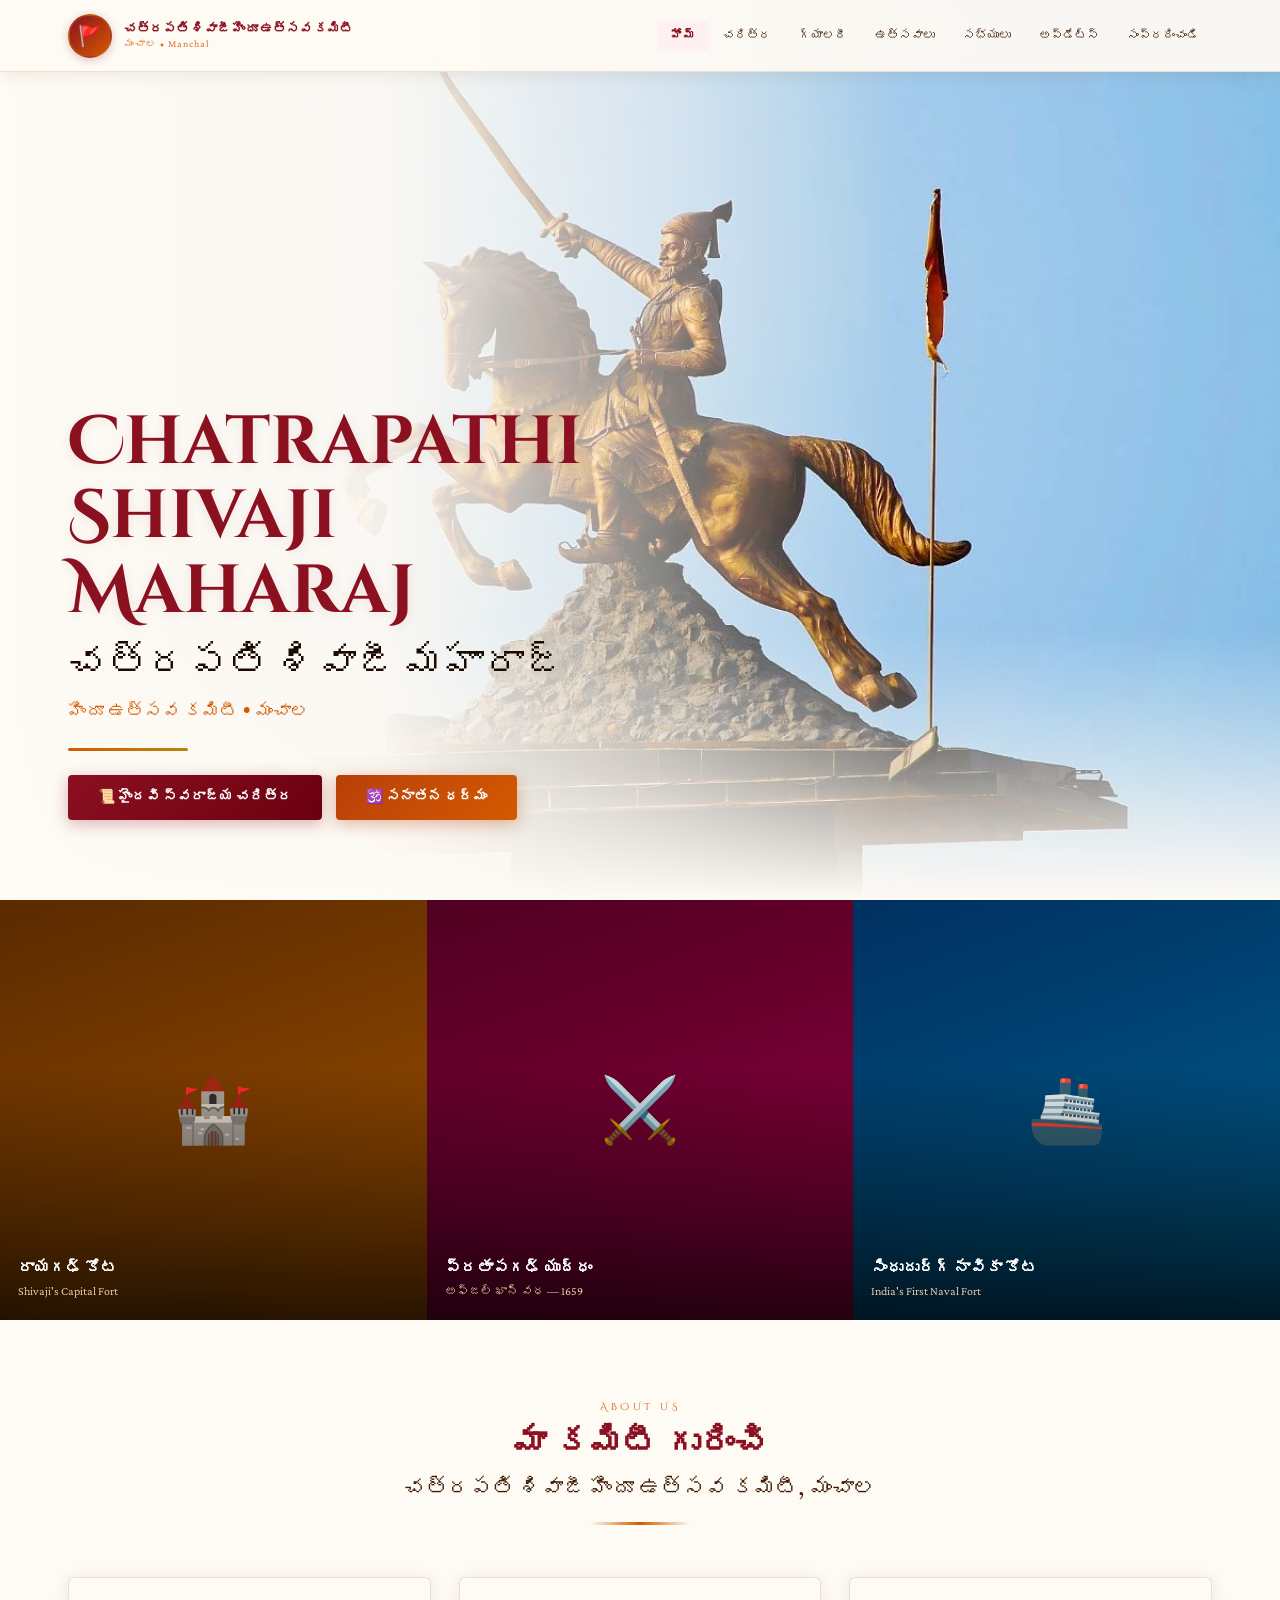
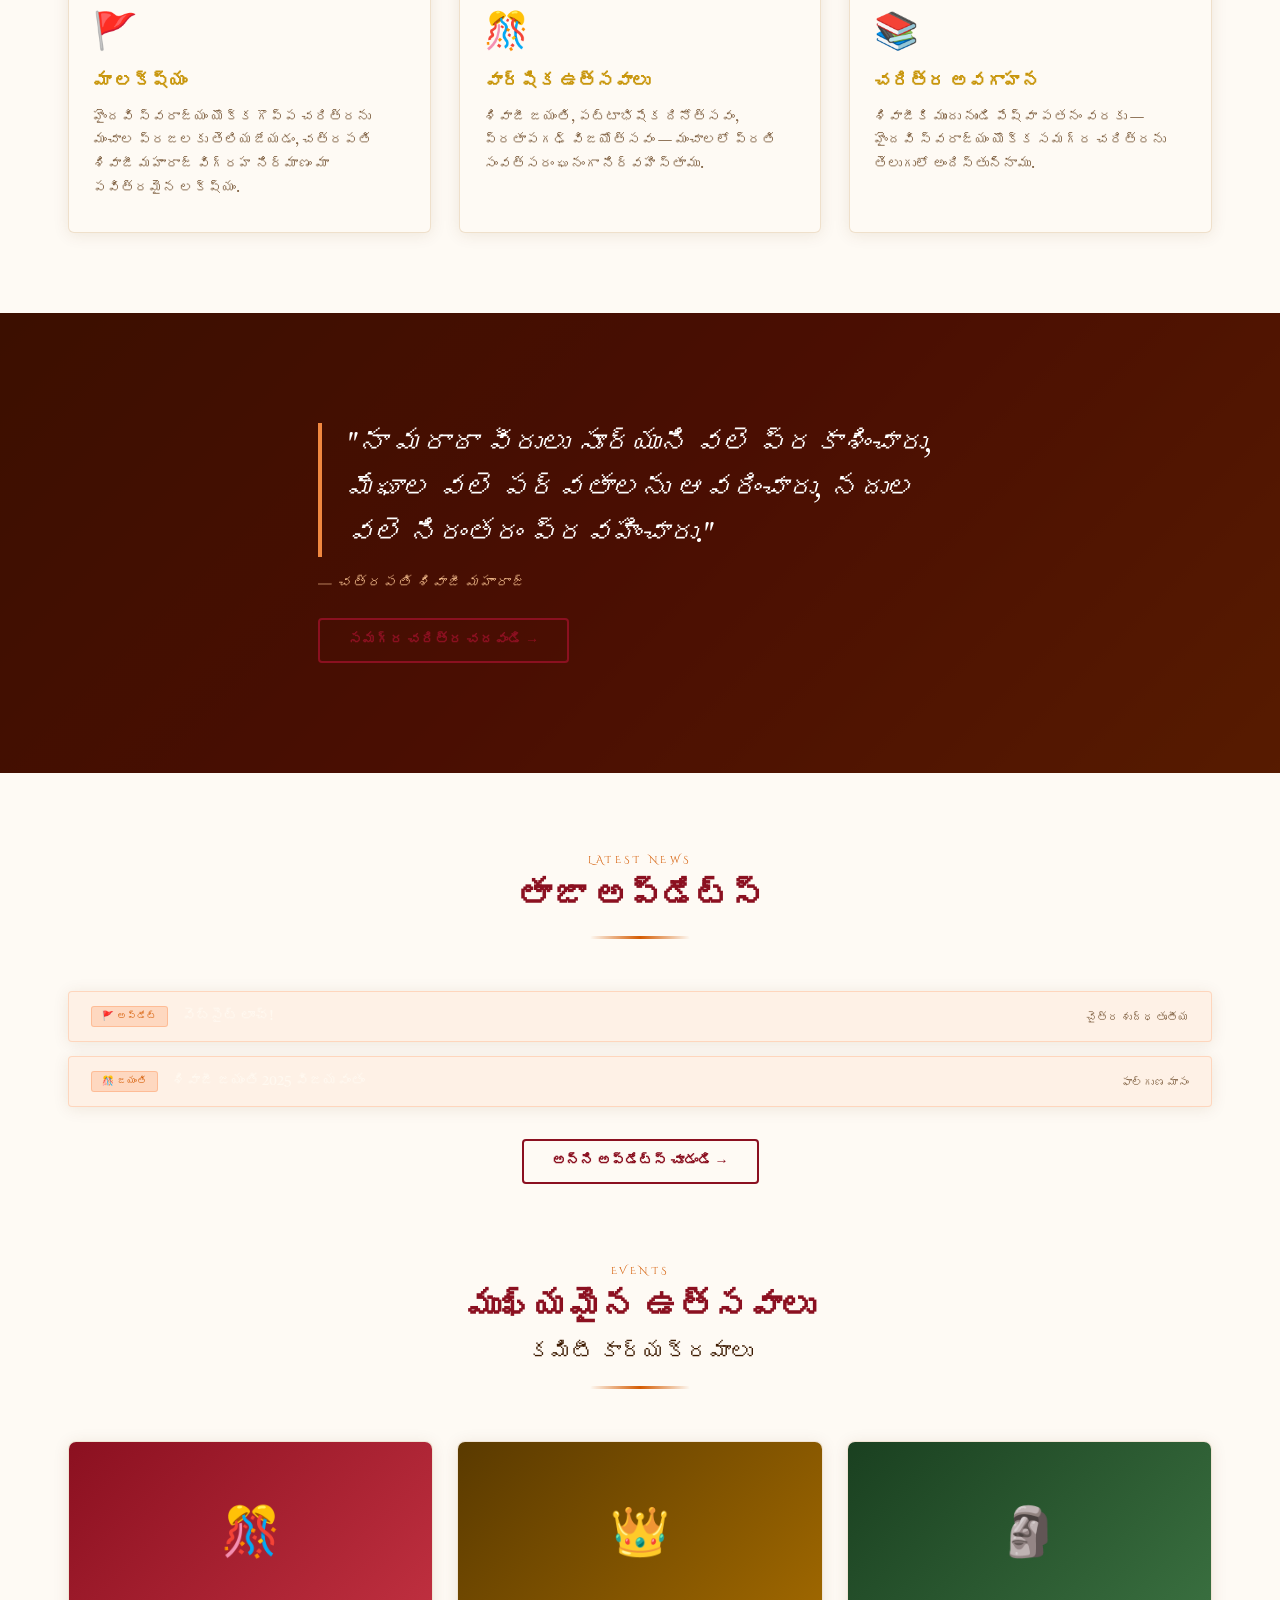
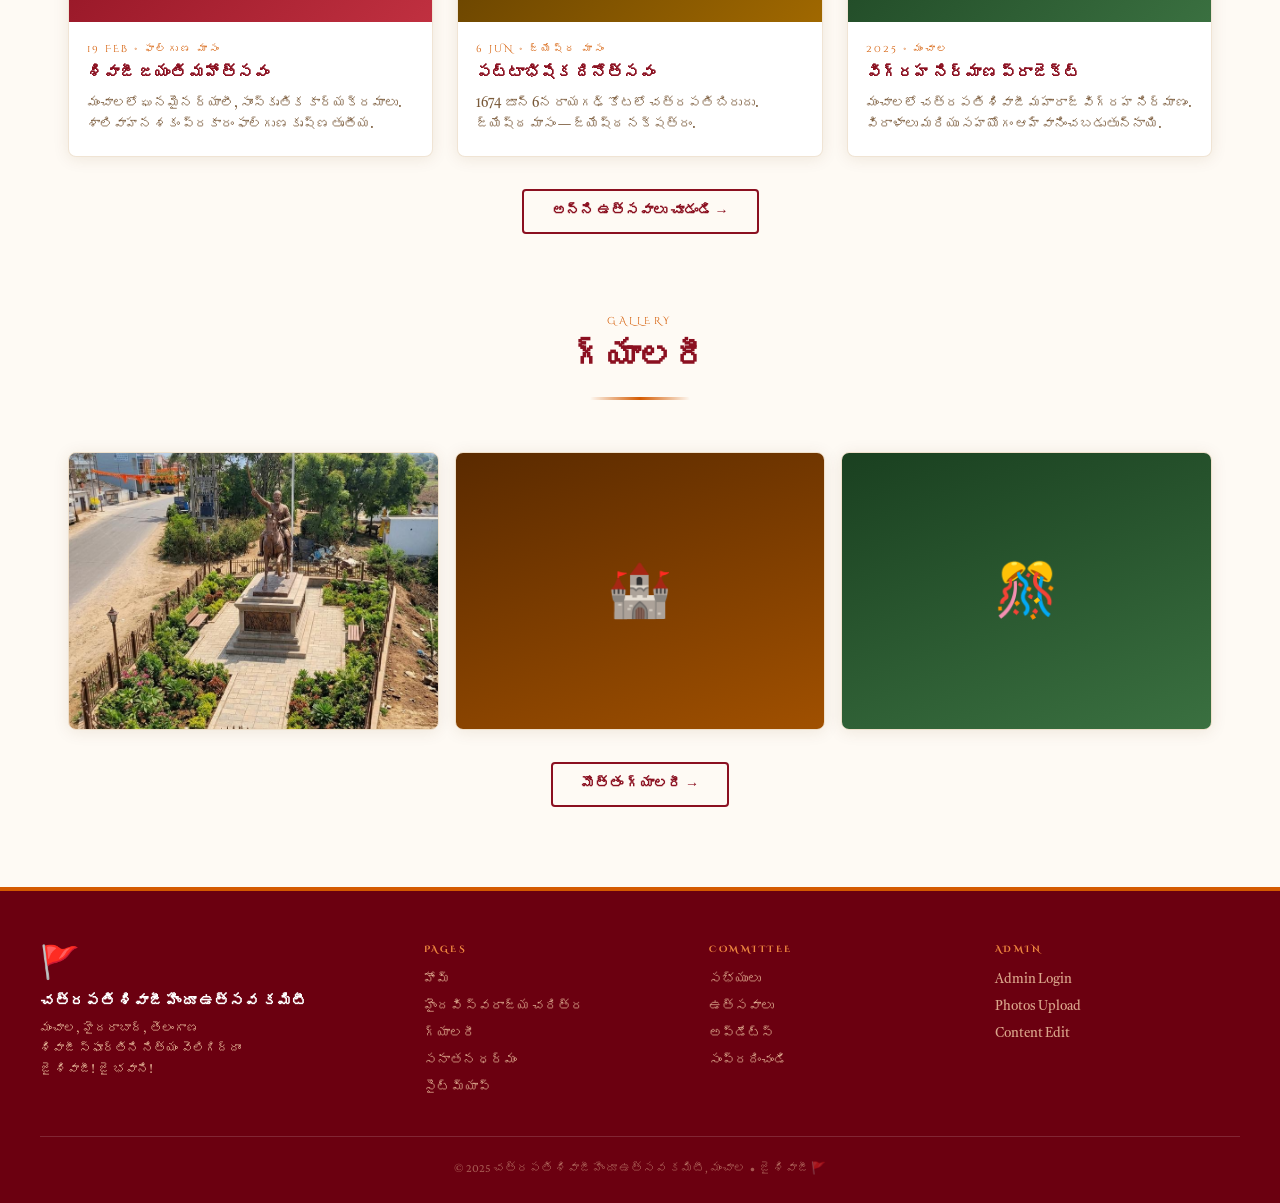
==== commit 567e76a7: "Update index.html" ====
--- a/index.html
+++ b/index.html
@@ -40,10 +40,9 @@
          onerror="this.parentNode.style.background='linear-gradient(160deg,#0A0400 0%,#3D0008 35%,#6B2E00 65%,#1A0A00 100%)'">
   </div>
   <div class="hero-content"><div style="max-width:500px">
-    <span class="hero-tag">హైందవి స్వరాజ్యం • Haindavi Swarajya</span>
     <h1 class="hero-title">Chatrapathi Shivaji<br>Maharaj</h1>
     <p class="hero-telugu">చత్రపతి శివాజీ మహారాజ్</p>
-    <p class="hero-sub">హిందూ ఉత్సవ కమిటీ • మంచాల, హైదరాబాద్</p>
+    <p class="hero-sub">హిందూ ఉత్సవ కమిటీ • మంచాల</p>
     <div class="hero-divider"></div>
     <div class="hero-btns">
       <a href="history.html" class="btn btn-primary">📜 హైందవి స్వరాజ్య చరిత్ర</a>
@@ -51,16 +50,6 @@
     </div>
 </section>
 
-<!-- ── STATS BAR ── -->
-<div class="stats-bar">
-  <div class="stats-inner container">
-    <div class="stat-item"><span class="stat-num">1630</span><span class="stat-label">జన్మ సంవత్సరం<br><small>శివనేరి కోట, పుణే</small></span></div>
-    <div class="stat-item"><span class="stat-num">300+</span><span class="stat-label">కోటలు స్వాధీనం<br><small>Forts Captured</small></span></div>
-    <div class="stat-item"><span class="stat-num">1674</span><span class="stat-label">పట్టాభిషేకం<br><small>రాయగఢ్ కోట</small></span></div>
-    <div class="stat-item"><span class="stat-num">350+</span><span class="stat-label">సంవత్సరాల స్ఫూర్తి<br><small>Years of Inspiration</small></span></div>
-    <div class="stat-item"><span class="stat-num">1</span><span class="stat-label">మంచాల విగ్రహం<br><small>Our Mission</small></span></div>
-  </div>
-</div>
 
 <!-- ── PHOTO STRIP ── -->
 <div class="photo-strip">
